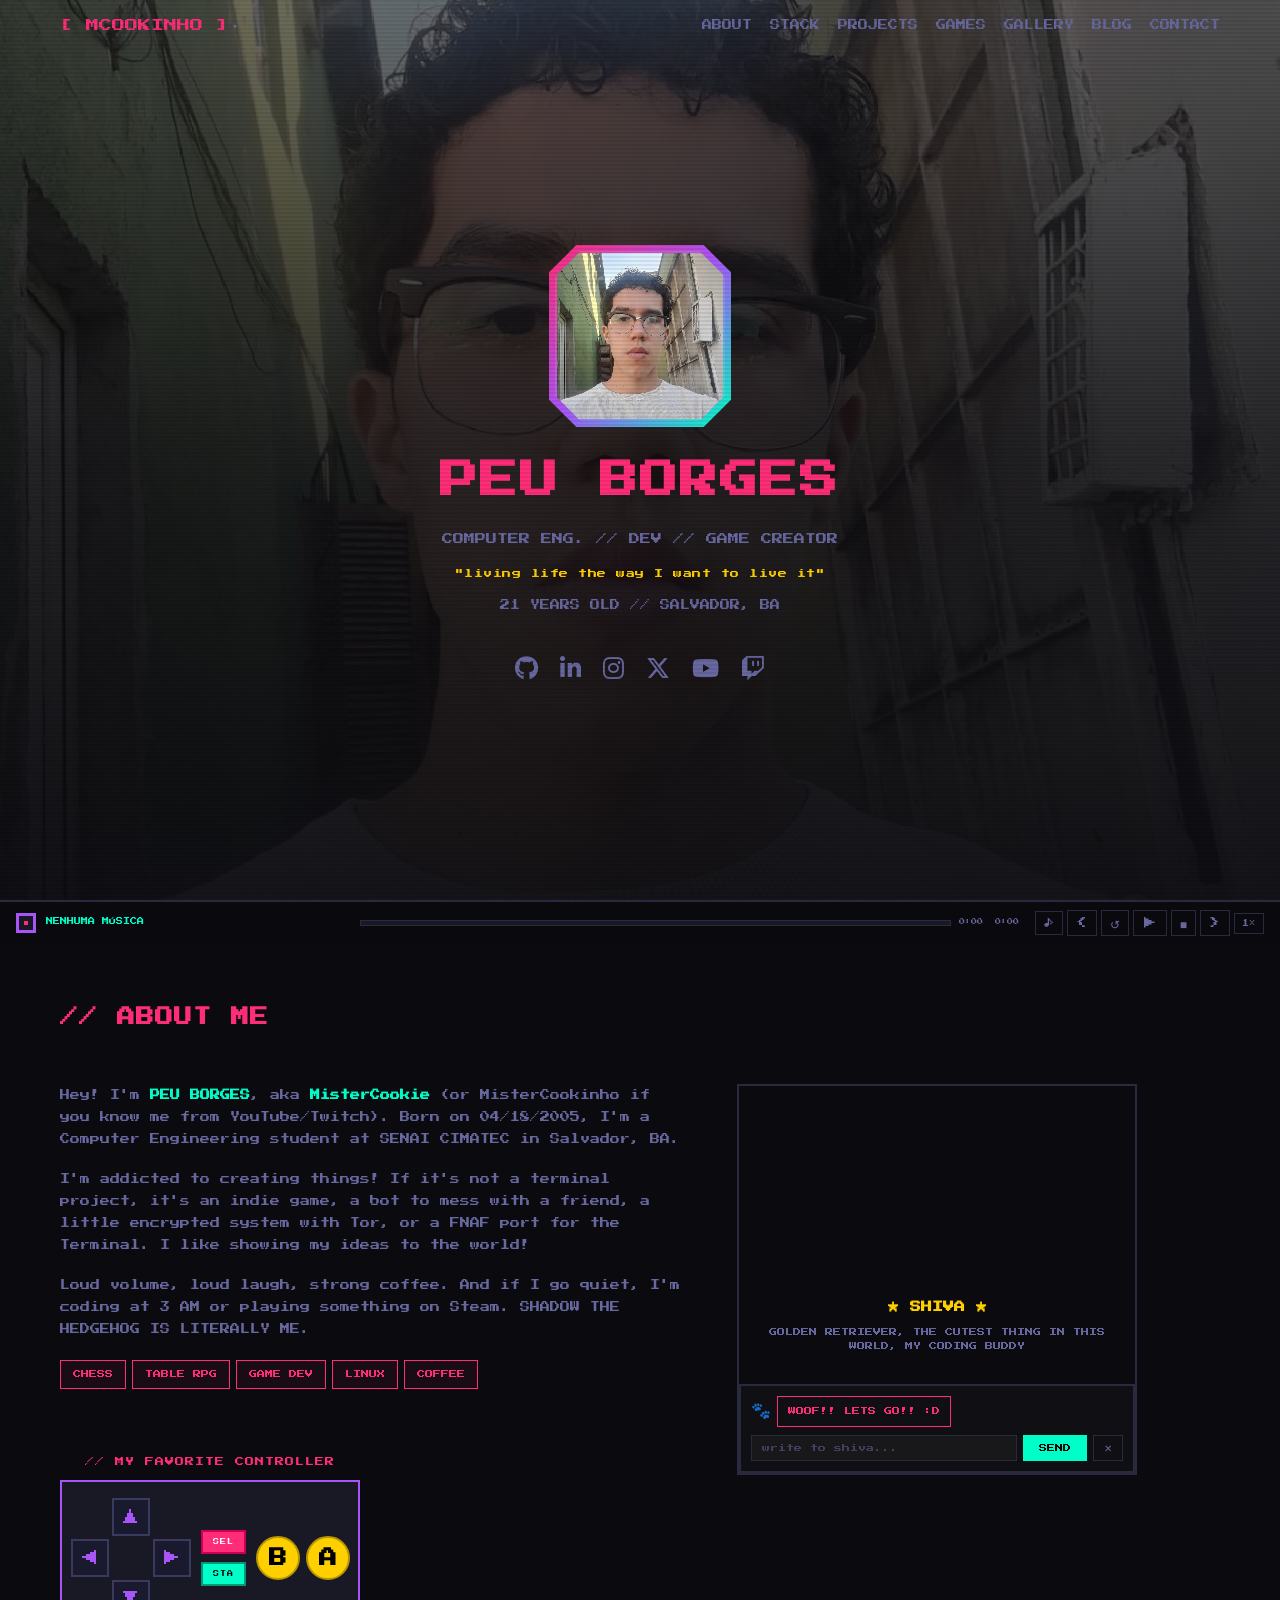
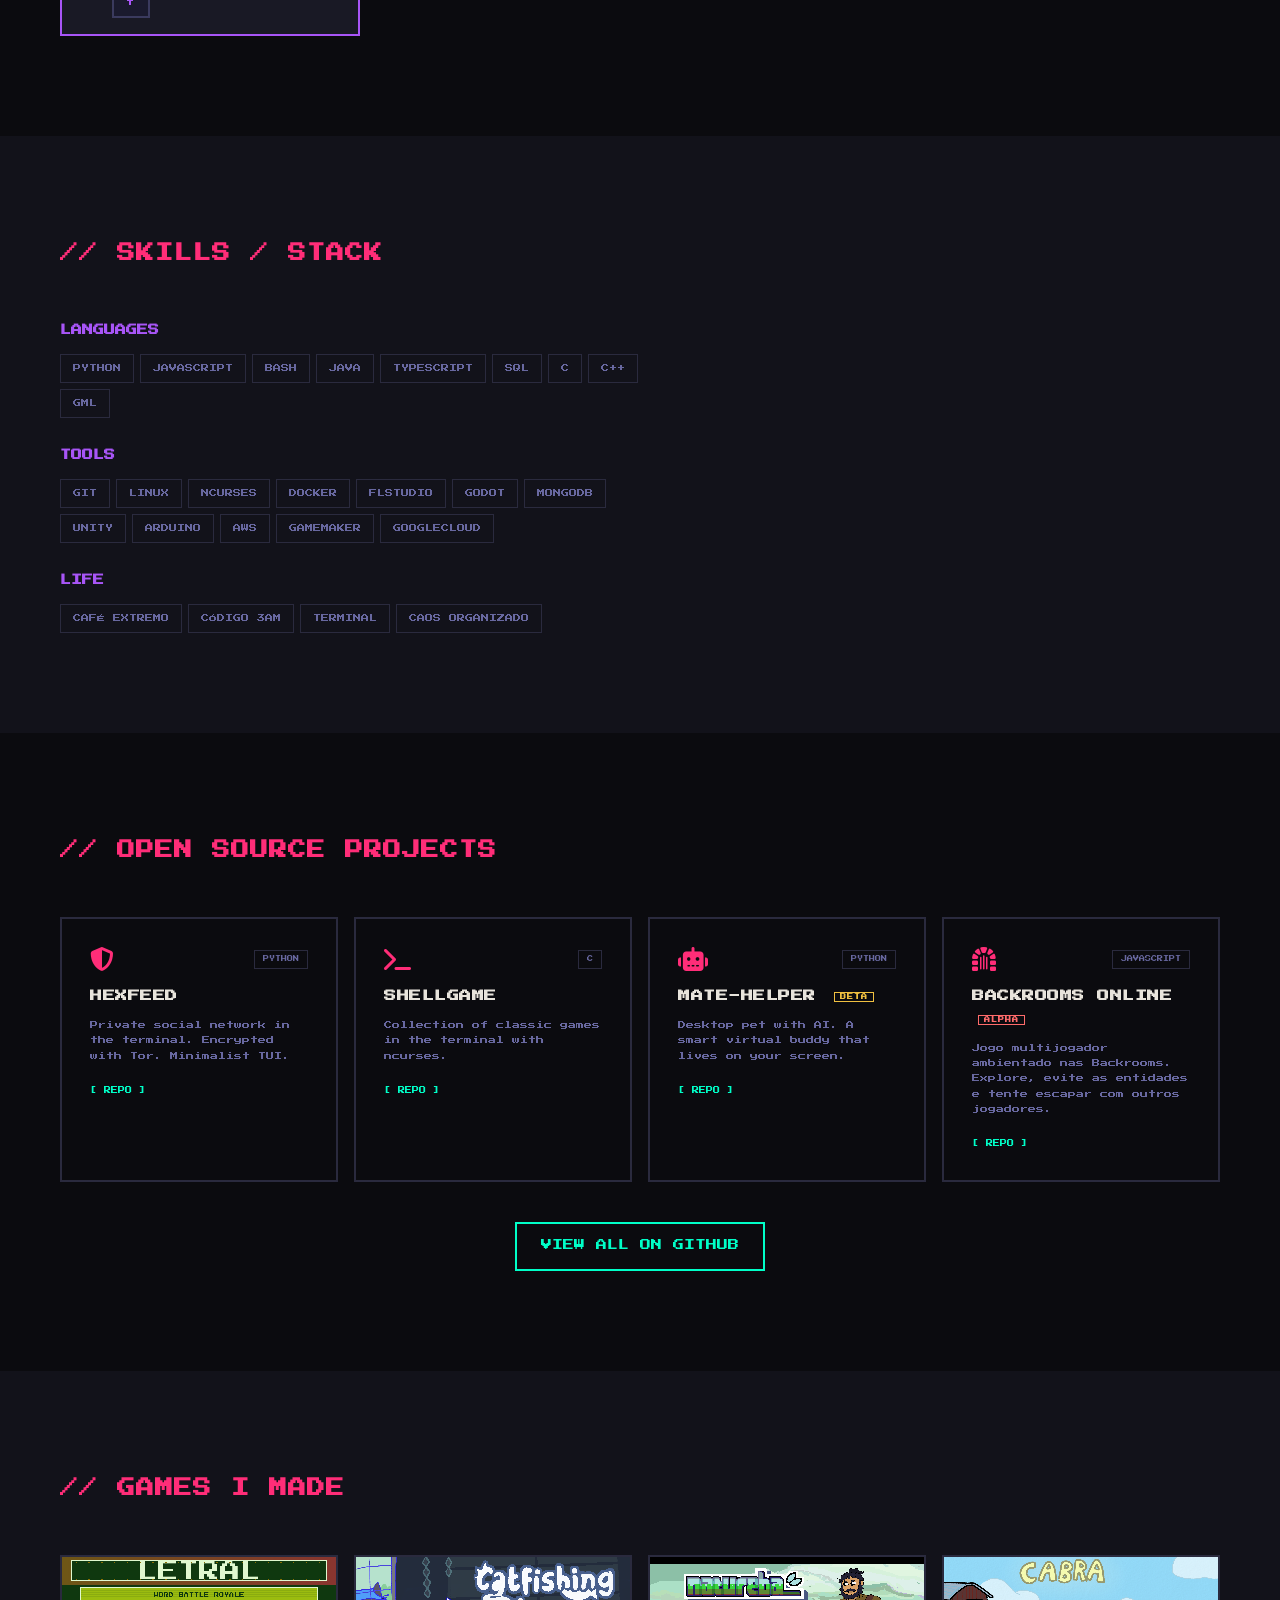
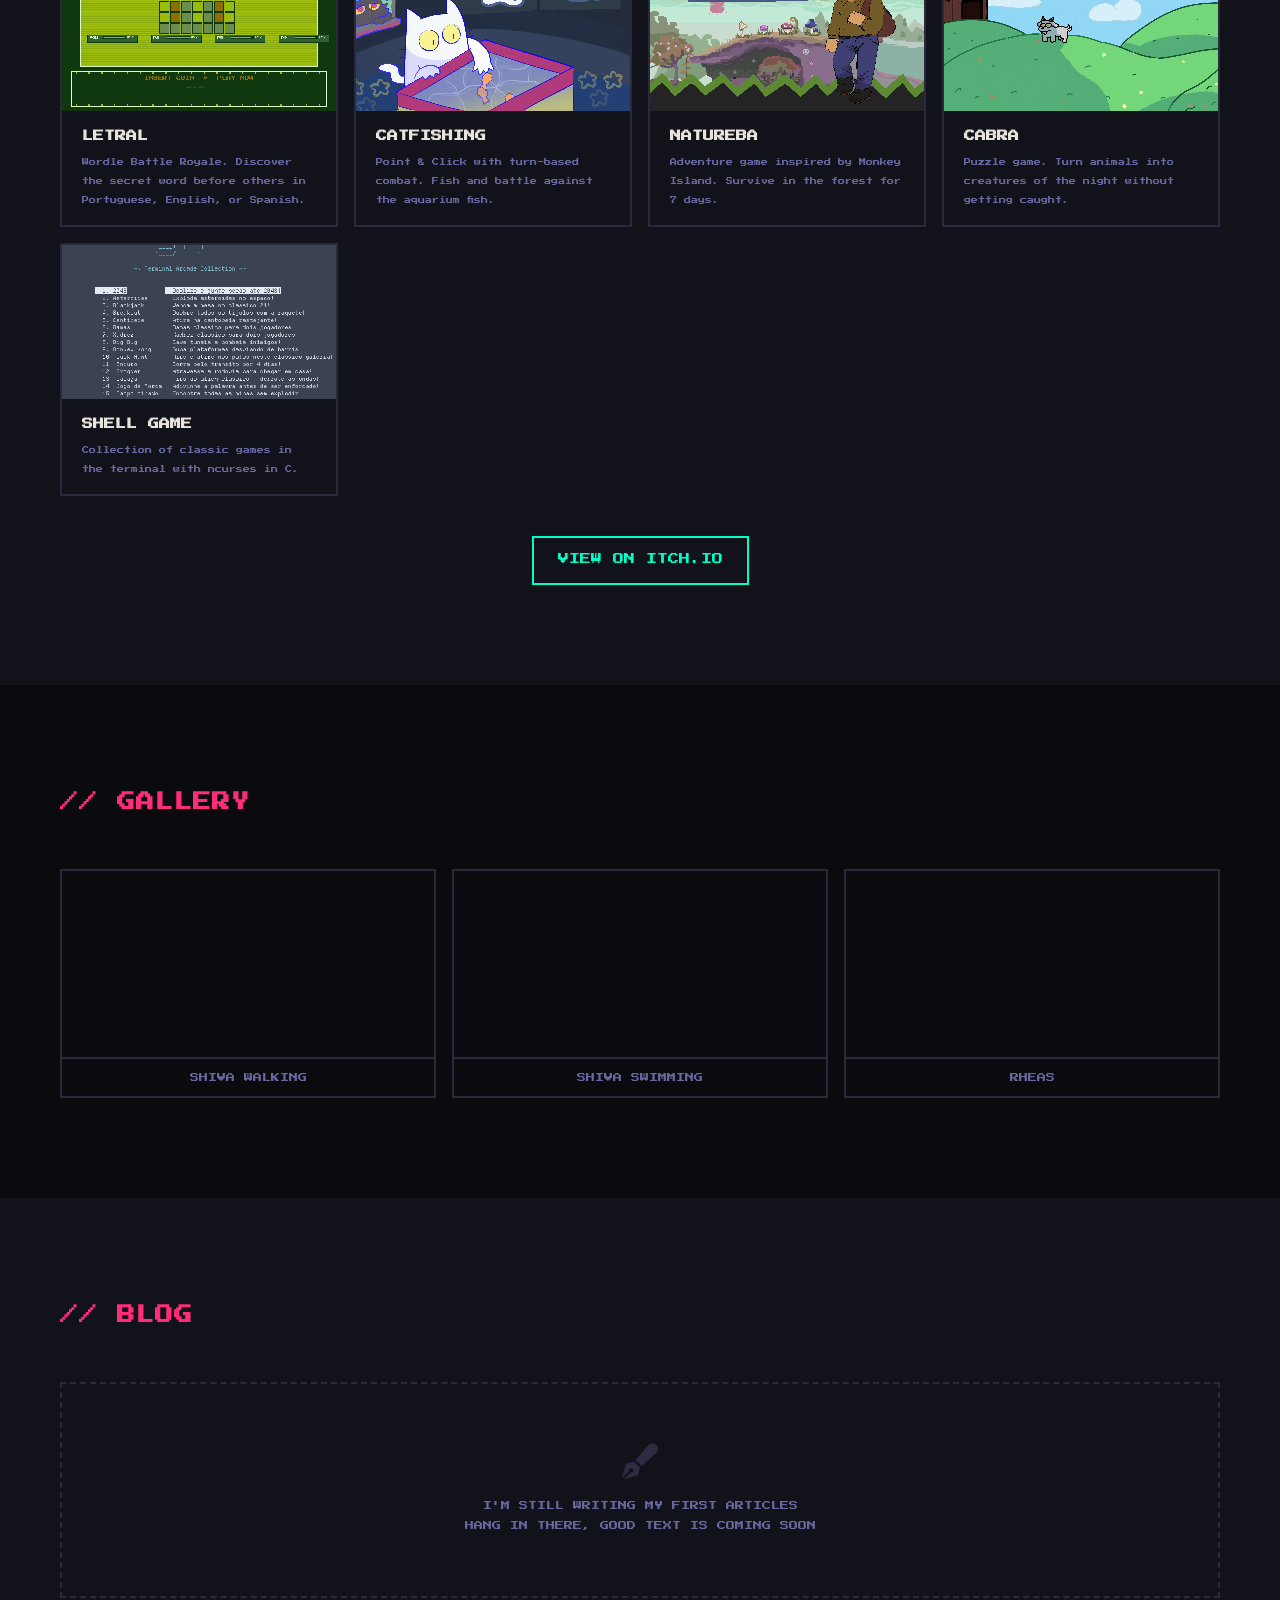
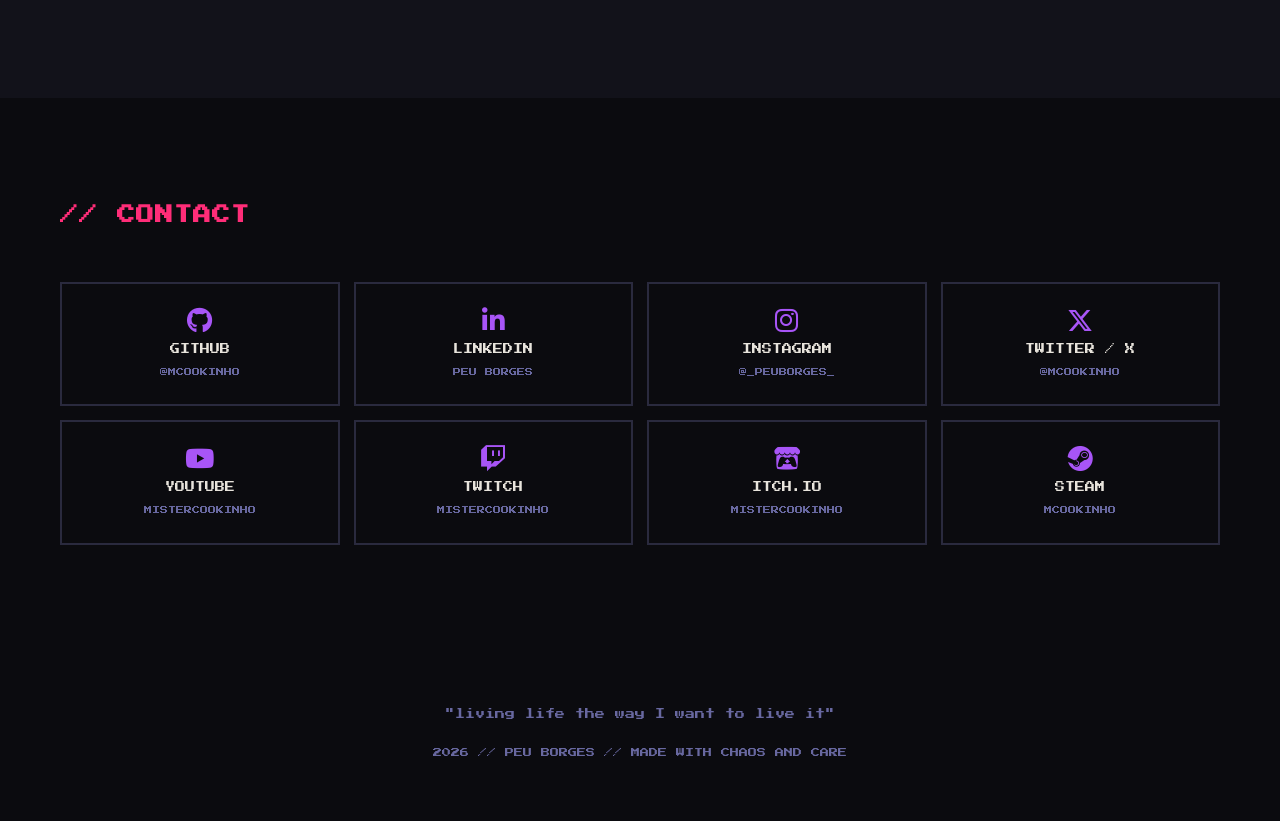
==== index.html @ d74f0fd0 "ordena skills por proficiencia (decrescente) em linguagens e ferramentas" ====
<!DOCTYPE html>
<html lang="pt-BR">
<head>
  <meta charset="UTF-8" />
  <meta name="viewport" content="width=device-width, initial-scale=1.0" />
  <title data-i18n="PEU BORGES // MCOOKINHO">PEU BORGES // MCOOKINHO</title>
  <meta name="description" data-i18n-meta="Peu Borges aka MCookinho. Engenheiro da computação, dev, criador de jogos, e pai da golden retriever Shiva." content="Peu Borges aka MCookinho. Engenheiro da computação, dev, criador de jogos, e pai da golden retriever Shiva." />
  <link rel="preconnect" href="https://fonts.googleapis.com" />
  <link rel="preconnect" href="https://fonts.gstatic.com" crossorigin />
  <link href="https://fonts.googleapis.com/css2?family=Press+Start+2P&display=swap" rel="stylesheet" />
  <link rel="stylesheet" href="https://cdnjs.cloudflare.com/ajax/libs/font-awesome/6.5.1/css/all.min.css" />
  <link rel="icon" href="assets/favicon.png" type="image/png" />
  <link rel="stylesheet" href="style.css" />
</head>
<body>

  <div class="crt"></div>

  <!-- Nav: barra de navegação com dropdown (logo MC), links de seção e toggle mobile -->
  <nav class="nav" id="nav">
    <div class="nav-inner">
      <div class="nav-left">
        <button class="nav-logo" id="navLogo"><span data-i18n="[ MCOOKINHO ]">[ MCOOKINHO ]</span><span class="nav-logo-arrow">&#x25BE;</span></button>
        <div class="nav-dropdown" id="navDropdown">
          <div class="nd-section" id="cdBtn" data-section="music">
            <div class="nd-icon">
              <span class="cd-icon" id="cdIcon"></span>
            </div>
            <div class="nd-body">
              <span class="nd-title" data-i18n="MÚSICA">MÚSICA</span>
              <span class="nd-sub cd-now-playing" id="cdNowPlaying">ABRIR BIBLIOTECA MUSICAL</span>
            </div>
          </div>
          <div class="nd-divider"></div>
          <div class="nd-section" data-section="achievements">
            <div class="nd-icon">&#x2B50;</div>
            <div class="nd-body">
              <span class="nd-title" data-i18n="CONQUISTAS">CONQUISTAS</span>
              <span class="nd-sub" id="ndAchieveSub">0 CONQUISTAS</span>
            </div>
          </div>
          <div class="nd-divider"></div>
          <div class="nd-section" data-section="rankings">
            <div class="nd-icon">&#x1F3C6;</div>
            <div class="nd-body">
              <span class="nd-title" data-i18n="RANKINGS">RANKINGS</span>
              <span class="nd-sub" id="ndRankSub">Rankings baseados na minha opinião</span>
            </div>
          </div>
          <div class="nd-divider"></div>
          <div class="nd-section" data-section="settings">
            <div class="nd-icon">&#x2699;</div>
            <div class="nd-body">
              <span class="nd-title" data-i18n="CONFIGURAÇÕES">CONFIGURAÇÕES</span>
              <span class="nd-sub" data-i18n="IDIOMA / PREFERÊNCIAS">IDIOMA / PREFERÊNCIAS</span>
            </div>
          </div>
        </div>
      </div>
      <div class="nav-links" id="navLinks">
        <a href="#about" data-i18n="SOBRE">SOBRE</a>
        <a href="#skills" data-i18n="STACK">STACK</a>
        <a href="#projetos" data-i18n="PROJETOS">PROJETOS</a>
        <a href="#jogos" data-i18n="JOGOS">JOGOS</a>
        <a href="#galeria" data-i18n="GALERIA">GALERIA</a>
        <a href="#blog" data-i18n="BLOG">BLOG</a>
        <a href="#contato" data-i18n="CONTATO">CONTATO</a>
      </div>
      <button class="nav-toggle" id="navToggle">[=]</button>
    </div>
  </nav>

  <!-- Hero: seção principal com foto, nome, subtítulo, frase, idade calculada e redes sociais -->
<section class="hero" id="hero">
    <div class="hero-bg">
      <video autoplay muted loop playsinline poster="assets/fotominha.jpeg">
        <source src="assets/videos/hero-bg.mp4" type="video/mp4" />
      </video>
      <div class="hero-bg-overlay"></div>
    </div>

    <div class="hero-inner">
      <div class="hero-foto-wrapper">
        <div class="hero-foto-border"></div>
        <img src="assets/fotominha.jpeg" alt="Peu Borges" class="hero-foto" />
      </div>
      <h1 class="hero-nome" data-i18n="PEU BORGES">PEU BORGES</h1>
      <p class="hero-sub" data-i18n="ENG. DA COMPUTAÇÃO // DEV // CRIADOR DE JOGOS">ENG. DA COMPUTAÇÃO // DEV // CRIADOR DE JOGOS</p>
      <p class="hero-frase" data-i18n='"vivendo a vida da maneira que eu quero viver"'>"vivendo a vida da maneira que eu quero viver"</p>
      <p class="hero-idade" id="heroIdade"></p>
      <div class="hero-redes">
        <a href="https://github.com/MCookinho" target="_blank" rel="noopener"><i class="fab fa-github"></i></a>
        <a href="https://www.linkedin.com/in/jo%C3%A3o-pedro-borges-a16321279/" target="_blank" rel="noopener"><i class="fab fa-linkedin-in"></i></a>
        <a href="https://www.instagram.com/_peuborges_/" target="_blank" rel="noopener"><i class="fab fa-instagram"></i></a>
        <a href="https://x.com/MCookinho" target="_blank" rel="noopener"><i class="fab fa-x-twitter"></i></a>
        <a href="https://www.youtube.com/@mistercookinho" target="_blank" rel="noopener"><i class="fab fa-youtube"></i></a>
        <a href="https://www.twitch.tv/mistercookinho" target="_blank" rel="noopener"><i class="fab fa-twitch"></i></a>
      </div>
    </div>
  </section>

  <!-- About / Shiva Chat: seção "sobre mim" com texto, tags, controle NES e chat interativo com a Shiva -->
<section class="section sobre" id="about">
    <div class="container">
      <h2 class="sec-title" data-i18n="// SOBRE MIM">// SOBRE MIM</h2>
      <div class="sobre-grid">
        <div class="sobre-texto">
          <p data-i18n='Fala! Sou o <strong>PEU BORGES</strong>, vulgo <strong>MisterCookie</strong> (ou MisterCookinho se tu me conhece do YouTube/Twitch). Nasci em 18/04/2005 e sou estudante de ENGENHARIA DA COMPUTAÇÃO no SENAI CIMATEC em Salvador, BA.'>Fala! Sou o <strong>PEU BORGES</strong>, vulgo <strong>MisterCookie</strong> (ou MisterCookinho se tu me conhece do YouTube/Twitch). Nasci em 18/04/2005 e sou estudante de ENGENHARIA DA COMPUTAÇÃO no SENAI CIMATEC em Salvador, BA.</p>
          <p data-i18n="Sou viciado em criar coisas! Se não é um projeto no terminal, é um jogo indie, um bot pra zoar um amigo, um sisteminha criptografado com Tor, ou um port de FNAF pro Terminal. Gosto de mostrar minhas ideias pro mundo!">Sou viciado em criar coisas! Se não é um projeto no terminal, é um jogo indie, um bot pra zoar um amigo, um sisteminha criptografado com Tor, ou um port de FNAF pro Terminal. Gosto de mostrar minhas ideias pro mundo!</p>
          <p data-i18n="Volume alto, risada alta, café forte. E se eu sumir, tô programando às 3 da manhã ou jogando algo no Steam. SHADOW THE HEDGEHOG LITERALLY SOU EU.">Volume alto, risada alta, café forte. E se eu sumir, tô programando às 3 da manhã ou jogando algo no Steam. SHADOW THE HEDGEHOG LITERALLY SOU EU.</p>
          <div class="sobre-tags">
            <span class="tag" data-i18n="XADREZ">XADREZ</span>
            <span class="tag" data-i18n="RPG DE MESA">RPG DE MESA</span>
            <span class="tag" data-i18n="GAME DEV">GAME DEV</span>
            <span class="tag" data-i18n="LINUX">LINUX</span>
            <span class="tag" data-i18n="CAFÉ">CAFÉ</span>
          </div>
          <div class="skills-controller" id="nesController">
            <div class="ctrl-label" data-i18n="// MEU CONTROLE FAVORITO">// MEU CONTROLE FAVORITO</div>
            <div class="ctrl-body">
              <div class="ctrl-dpad">
                <button class="ctrl-btn ctrl-up" data-key="ArrowUp" data-i18n-aria="Cima" aria-label="Cima">▲</button>
                <button class="ctrl-btn ctrl-left" data-key="ArrowLeft" data-i18n-aria="Esquerda" aria-label="Esquerda">◀</button>
                <button class="ctrl-btn ctrl-right" data-key="ArrowRight" data-i18n-aria="Direita" aria-label="Direita">▶</button>
                <button class="ctrl-btn ctrl-down" data-key="ArrowDown" data-i18n-aria="Baixo" aria-label="Baixo">▼</button>
              </div>
              <div class="ctrl-mid">
                <button class="ctrl-btn ctrl-select" data-key=" " data-i18n-aria="Select" aria-label="Select">SEL</button>
                <button class="ctrl-btn ctrl-start" data-key="Enter" data-i18n-aria="Start" aria-label="Start">STA</button>
              </div>
              <div class="ctrl-ab">
                <button class="ctrl-btn ctrl-b" data-key="b" data-i18n-aria="Botao B" aria-label="Botão B">B</button>
                <button class="ctrl-btn ctrl-a" data-key="a" data-i18n-aria="Botao A" aria-label="Botão A">A</button>
              </div>
            </div>
          </div>
        </div>
        <div class="sobre-shiva">
          <div class="shiva-card">
            <video autoplay muted loop playsinline>
              <source src="assets/videos/shiva-walk.mp4" type="video/mp4" />
            </video>
            <div class="shiva-legenda">
              <h3 data-i18n="★ SHIVA ★">★ SHIVA ★</h3>
              <p data-i18n="GOLDEN RETRIEVER, A COISA MAIS FOFA DESSE MUNDO, MINHA PARCEIRA DE CÓDIGO">GOLDEN RETRIEVER, A COISA MAIS FOFA DESSE MUNDO, MINHA PARCEIRA DE CÓDIGO</p>
          </div>
          <div class="shiva-chat">
            <div class="shiva-chat-box" id="shivaChat">
              <div class="shiva-msg shiva-welcome">
                <span class="shiva-paw">🐾</span>
                <div class="shiva-bubble" data-i18n="AU!! MANDA VER AÍ!! :D">AU!! MANDA VER AÍ!! :D</div>
              </div>
              <div class="shiva-typing" id="shivaTyping" style="display:none">
                <span class="shiva-paw">🐾</span>
                <div class="shiva-bubble shiva-typing-bubble" data-i18n="escrevendo... 🐾">escrevendo... 🐾</div>
              </div>
            </div>
            <div class="shiva-input-row">
              <input type="text" id="shivaInput" class="shiva-input" data-i18n-placeholder="escreve pra shiva..." placeholder="escreve pra shiva..." maxlength="100" autocomplete="off" />
              <button class="shiva-send" id="shivaSend" data-i18n="ENVIAR">ENVIAR</button>
              <button class="shiva-clear" id="shivaClear">✕</button>
            </div>
          </div>
        </div>
      </div>
    </div>
  </section>

  <!-- Skills / Stack: listagem de linguagens, ferramentas e habilidades da vida -->
<section class="section skills" id="skills">
    <div class="container">
      <h2 class="sec-title" data-i18n="// SKILLS / STACK">// SKILLS / STACK</h2>
      <div class="skills-wrapper">
        <div class="skills-lista">
          <div class="skill-bloco">
            <h3 data-i18n="LINGUAGENS">LINGUAGENS</h3>
            <div class="skill-items">
              <span>PYTHON</span><span>JAVASCRIPT</span><span>BASH</span><span>JAVA</span><span>TYPESCRIPT</span><span>SQL</span><span>C</span><span>C++</span><span>GML</span>
            </div>
          </div>
          <div class="skill-bloco">
            <h3 data-i18n="FERRAMENTAS">FERRAMENTAS</h3>
            <div class="skill-items">
              <span>GIT</span><span>LINUX</span><span>NCURSES</span><span>DOCKER</span><span>FLSTUDIO</span><span>GODOT</span><span>MONGODB</span><span>UNITY</span><span>ARDUINO</span><span>AWS</span><span>GAMEMAKER</span><span>GOOGLECLOUD</span>
            </div>
          </div>
          <div class="skill-bloco">
            <h3 data-i18n="VIDA">VIDA</h3>
            <div class="skill-items">
              <span>CAFÉ EXTREMO</span><span>CÓDIGO 3AM</span><span>TERMINAL</span><span>CAOS ORGANIZADO</span>
            </div>
          </div>
        </div>
      </div>
    </div>
  </section>

  <!-- Projetos: cards de projetos open source com link para o GitHub -->
<section class="section projetos" id="projetos">
    <div class="container">
      <h2 class="sec-title" data-i18n="// PROJETOS OPEN SOURCE">// PROJETOS OPEN SOURCE</h2>
      <div class="projetos-grid">
        <div class="projeto-card">
          <div class="projeto-header">
            <i class="fas fa-shield-halved"></i>
            <span class="projeto-lang">PYTHON</span>
          </div>
          <h3>HEXFEED</h3>
          <p data-i18n="Rede social privada no terminal. Criptografado com Tor. TUI minimalista.">Rede social privada no terminal. Criptografado com Tor. TUI minimalista.</p>
          <a href="https://github.com/MCookinho/hexfeed" target="_blank" rel="noopener"><span data-i18n="[ REPO ]">[ REPO ]</span></a>
        </div>
        <div class="projeto-card">
          <div class="projeto-header">
            <i class="fas fa-terminal"></i>
            <span class="projeto-lang">C</span>
          </div>
          <h3>SHELLGAME</h3>
          <p data-i18n="Coleção de jogos clássicos no terminal com ncurses.">Coleção de jogos clássicos no terminal com ncurses.</p>
          <a href="https://github.com/MCookinho/shellgame" target="_blank" rel="noopener"><span data-i18n="[ REPO ]">[ REPO ]</span></a>
        </div>
        <div class="projeto-card">
          <div class="projeto-header">
            <i class="fas fa-robot"></i>
            <span class="projeto-lang">PYTHON</span>
          </div>
          <h3>MATE-HELPER <span class="projeto-tag tag-beta">BETA</span></h3>
          <p data-i18n="Desktop pet com IA. Um bichinho virtual inteligente que vive na sua tela.">Desktop pet com IA. Um bichinho virtual inteligente que vive na sua tela.</p>
          <a href="https://github.com/MCookinho/mate-helper" target="_blank" rel="noopener"><span data-i18n="[ REPO ]">[ REPO ]</span></a>
        </div>
        <div class="projeto-card">
          <div class="projeto-header">
            <i class="fas fa-dungeon"></i>
            <span class="projeto-lang">JAVASCRIPT</span>
          </div>
          <h3>BACKROOMS ONLINE <span class="projeto-tag tag-alpha">ALPHA</span></h3>
          <p data-i18n="Jogo multijogador ambientado nas Backrooms. Explore, evite as entidades e tente escapar com outros jogadores.">Jogo multijogador ambientado nas Backrooms. Explore, evite as entidades e tente escapar com outros jogadores.</p>
          <a href="https://github.com/MCookinho/Backrooms-Online" target="_blank" rel="noopener"><span data-i18n="[ REPO ]">[ REPO ]</span></a>
        </div>
      </div>
      <div class="sec-footer">
        <a href="https://github.com/MCookinho?tab=repositories" target="_blank" rel="noopener" class="btn-pixel" data-i18n="VER TODOS NO GITHUB">VER TODOS NO GITHUB</a>
      </div>
    </div>
  </section>

  <!-- Jogos: cards de jogos criados, com link para itch.io e GitHub -->
<section class="section jogos" id="jogos">
    <div class="container">
      <h2 class="sec-title" data-i18n="// JOGOS QUE EU FIZ">// JOGOS QUE EU FIZ</h2>
      <div class="jogos-grid">
        <a href="https://letral.wtf" target="_blank" rel="noopener" class="jogo-card">
          <div class="jogo-img"><img src="assets/games/letral.png" alt="LETRAL" /></div>
          <div class="jogo-info">
            <h3>LETRAL</h3>
            <span data-i18n="Wordle Battle Royale. Descubra a palavra secreta antes dos outros em português, inglês ou espanhol.">Wordle Battle Royale. Descubra a palavra secreta antes dos outros em português, inglês ou espanhol.</span>
          </div>
        </a>
        <a href="https://codecrusaders.itch.io/catfishing" target="_blank" rel="noopener" class="jogo-card">
          <div class="jogo-img"><img src="assets/games/catfishing.png" alt="Catfishing" /></div>
          <div class="jogo-info">
            <h3>CATFISHING</h3>
            <span data-i18n="Point &amp; Click com combate por turno. Pesque e batalhe contra os peixes do aquário.">Point &amp; Click com combate por turno. Pesque e batalhe contra os peixes do aquário.</span>
          </div>
        </a>
        <a href="https://codecrusaders.itch.io/natureba" target="_blank" rel="noopener" class="jogo-card">
          <div class="jogo-img"><img src="assets/games/natureba.png" alt="Natureba" /></div>
          <div class="jogo-info">
            <h3>NATUREBA</h3>
            <span data-i18n="Adventure game inspirado em Monkey Island. Sobreviva na floresta por 7 dias.">Adventure game inspirado em Monkey Island. Sobreviva na floresta por 7 dias.</span>
          </div>
        </a>
        <a href="https://darukee.itch.io/cabra" target="_blank" rel="noopener" class="jogo-card">
          <div class="jogo-img"><img src="assets/games/cabra.png" alt="Cabra" /></div>
          <div class="jogo-info">
            <h3>CABRA</h3>
            <span data-i18n="Puzzle game. Converta animais em criaturas da noite sem ser pego.">Puzzle game. Converta animais em criaturas da noite sem ser pego.</span>
          </div>
        </a>
        <a href="https://github.com/MCookinho/shellgame" target="_blank" rel="noopener" class="jogo-card">
          <div class="jogo-img"><img src="assets/games/shellgame.png" alt="Shell Game" /></div>
          <div class="jogo-info">
            <h3>SHELL GAME</h3>
            <span data-i18n="Coleção de jogos clássicos no terminal com ncurses em C.">Coleção de jogos clássicos no terminal com ncurses em C.</span>
          </div>
        </a>
      </div>
      <div class="sec-footer">
        <a href="https://mistercookinho.itch.io" target="_blank" rel="noopener" class="btn-pixel" data-i18n="VER NO ITCH.IO">VER NO ITCH.IO</a>
      </div>
    </div>
  </section>

  <!-- Galeria: vídeos variados (Shiva, emas, etc.) -->
<section class="section galeria" id="galeria">
    <div class="container">
      <h2 class="sec-title" data-i18n="// GALERIA">// GALERIA</h2>
      <div class="galeria-grid">
        <div class="galeria-item">
          <video autoplay muted loop playsinline>
            <source src="assets/videos/shiva-walk.mp4" type="video/mp4" />
          </video>
          <span data-i18n="SHIVA ANDANDO">SHIVA ANDANDO</span>
        </div>
        <div class="galeria-item">
          <video autoplay muted loop playsinline>
            <source src="assets/videos/shiva-nadando.mp4" type="video/mp4" />
          </video>
          <span data-i18n="SHIVA NADANDO">SHIVA NADANDO</span>
        </div>
        <div class="galeria-item">
          <video autoplay muted loop playsinline>
            <source src="assets/videos/emas.mp4" type="video/mp4" />
          </video>
          <span data-i18n="EMAS">EMAS</span>
        </div>
      </div>
    </div>
  </section>

  <!-- Blog: espaço para artigos futuros (em construção) -->
<section class="section blog" id="blog">
    <div class="container">
      <h2 class="sec-title" data-i18n="// BLOG">// BLOG</h2>
      <div class="blog-vazio">
        <i class="fas fa-pen-fancy"></i>
        <p><span data-i18n="AINDA TÔ ESCREVENDO MEUS PRIMEIROS ARTIGOS">AINDA TÔ ESCREVENDO MEUS PRIMEIROS ARTIGOS</span><br/><span data-i18n="AGUENTA AÍ QUE LOGO LOGO SAI TEXTO BOM">AGUENTA AÍ QUE LOGO LOGO SAI TEXTO BOM</span></p>
      </div>
    </div>
  </section>

  <!-- Contato: grid de links para redes sociais e plataformas -->
<section class="section contato" id="contato">
    <div class="container">
      <h2 class="sec-title" data-i18n="// CONTATO">// CONTATO</h2>
      <div class="contato-grid">
        <a href="https://github.com/MCookinho" target="_blank" rel="noopener" class="contato-card"><i class="fab fa-github"></i><span data-i18n="GITHUB">GITHUB</span><small>@MCOOKINHO</small></a>
        <a href="https://www.linkedin.com/in/jo%C3%A3o-pedro-borges-a16321279/" target="_blank" rel="noopener" class="contato-card"><i class="fab fa-linkedin-in"></i><span data-i18n="LINKEDIN">LINKEDIN</span><small>PEU BORGES</small></a>
        <a href="https://www.instagram.com/_peuborges_/" target="_blank" rel="noopener" class="contato-card"><i class="fab fa-instagram"></i><span data-i18n="INSTAGRAM">INSTAGRAM</span><small>@_PEUBORGES_</small></a>
        <a href="https://x.com/MCookinho" target="_blank" rel="noopener" class="contato-card"><i class="fab fa-x-twitter"></i><span data-i18n="TWITTER / X">TWITTER / X</span><small>@MCOOKINHO</small></a>
        <a href="https://www.youtube.com/@mistercookinho" target="_blank" rel="noopener" class="contato-card"><i class="fab fa-youtube"></i><span data-i18n="YOUTUBE">YOUTUBE</span><small>MISTERCOOKINHO</small></a>
        <a href="https://www.twitch.tv/mistercookinho" target="_blank" rel="noopener" class="contato-card"><i class="fab fa-twitch"></i><span data-i18n="TWITCH">TWITCH</span><small>MISTERCOOKINHO</small></a>
        <a href="https://mistercookinho.itch.io" target="_blank" rel="noopener" class="contato-card"><i class="fab fa-itch-io"></i><span data-i18n="ITCH.IO">ITCH.IO</span><small>MISTERCOOKINHO</small></a>
        <a href="https://steamcommunity.com/id/MCookinho/" target="_blank" rel="noopener" class="contato-card"><i class="fab fa-steam"></i><span data-i18n="STEAM">STEAM</span><small>MCOOKINHO</small></a>
      </div>
    </div>
  </section>

  <!-- Footer: rodapé com vídeo de fundo, frase e créditos -->
<footer class="footer">
    <div class="footer-bg">
      <video autoplay muted loop playsinline>
        <source src="assets/videos/emas.mp4" type="video/mp4" />
      </video>
      <div class="footer-overlay"></div>
    </div>
    <div class="footer-inner">
      <p data-i18n='"vivendo a vida da maneira que eu quero viver"'>"vivendo a vida da maneira que eu quero viver"</p>
      <p class="footer-copy">2026 // PEU BORGES <span data-i18n="// FEITO COM CAOS E CARINHO">// FEITO COM CAOS E CARINHO</span></p>
    </div>
  </footer>

  <!-- Skill Overlay: modal com detalhes da skill (ícone, categoria, nome, descrição, barra de proficiência) -->
  <!-- Skill Overlay -->
  <div class="skill-overlay" id="skillOverlay">
    <div class="skill-panel">
      <div class="skill-header">
        <h2 class="skill-title" data-i18n="// SKILL">// SKILL</h2>
        <button class="skill-close" id="skillClose">[ X ]</button>
      </div>
      <div class="skill-body">
        <div class="skill-top">
          <div class="skill-icon-wrap">
            <span class="skill-icon" id="skillIcon"></span>
          </div>
          <div class="skill-heading">
            <span class="skill-category" id="skillCategory"></span>
            <h3 class="skill-name" id="skillName"></h3>
          </div>
        </div>
        <div class="skill-desc" id="skillDesc"></div>
        <div class="skill-level-wrap">
          <div class="skill-level-header">
            <span class="skill-level-title" data-i18n="PROFICIÊNCIA">PROFICIÊNCIA</span>
            <span class="skill-level-pct" id="skillPct"></span>
          </div>
          <div class="skill-bar-track">
            <div class="skill-bar-fill" id="skillBarFill"></div>
            <div class="skill-bar-glow" id="skillBarGlow"></div>
          </div>
          <div class="skill-bar-segments" id="skillBarSegments"></div>
        </div>
      </div>
    </div>
  </div>

  <!-- Rankings Overlay: modal com abas de rankings (Tetris, filmes, jogos, séries, músicas) -->
  <!-- ── Rankings Overlay ── -->
  <div class="rk-overlay" id="rkOverlay">
    <div class="rk-panel">
      <div class="rk-header">
        <h2 class="rk-title" data-i18n="🏆 // RANKINGS">🏆 // RANKINGS</h2>
        <button class="rk-close" id="rkClose">[ X ]</button>
      </div>
      <div class="rk-tabs" id="rkTabs">
        <button class="rk-tab active" data-rank="tetris" data-i18n="TETRIS">TETRIS</button>
        <button class="rk-tab" data-rank="filmes" data-i18n="FILMES">FILMES</button>
        <button class="rk-tab" data-rank="jogos" data-i18n="JOGOS">JOGOS</button>
        <button class="rk-tab" data-rank="series" data-i18n="SÉRIES">SÉRIES</button>
        <button class="rk-tab" data-rank="musicas" data-i18n="MÚSICAS">MÚSICAS</button>
      </div>
      <div class="rk-body" id="rkBody">
        <div class="rk-loading" data-i18n="CARREGANDO...">CARREGANDO...</div>
      </div>
    </div>
  </div>

  <!-- Music Overlay: modal com a biblioteca musical para selecionar faixas -->
  <!-- ── Music Library Overlay ── -->
  <div class="music-overlay" id="musicOverlay">
    <div class="music-panel">
      <div class="music-header">
        <h2 class="music-title">// MINHA PLAYLIST</h2>
        <button class="music-close" id="musicClose">[ X ]</button>
      </div>
      <div class="music-list" id="musicList"></div>
    </div>
  </div>

  <!-- Player Bar: barra fixa do player de música com controles (play, pause, volume, progresso, velocidade) -->
  <!-- Player Bar -->
  <div class="player-bar" id="playerBar">
    <div class="player-left">
      <span class="player-cd-mini" id="playerCdMini"></span>
      <div class="player-info">
        <span class="player-song-name" id="playerSongName">NENHUMA MÚSICA</span>
        <span class="player-artist-name" id="playerArtistName"></span>
      </div>
    </div>
    <div class="player-center">
      <div class="player-progress-wrap">
        <div class="player-progress" id="playerProgress">
          <div class="player-progress-fill" id="playerProgressFill"></div>
        </div>
        <span class="player-time" id="playerCurrentTime">0:00</span>
        <span class="player-time" id="playerDuration">0:00</span>
      </div>
    </div>
    <div class="player-right">
      <div class="player-volume-wrap">
        <button class="player-btn player-vol-btn" id="playerVolBtn" data-i18n-aria="VOLUME" aria-label="Volume">♪</button>
        <div class="player-volume-slider" id="playerVolumeSlider">
          <div class="vol-slider-header">
            <span class="vol-label">VOL</span>
            <span class="vol-pct" id="volPct">70%</span>
          </div>
          <div class="vol-slider-track">
            <input type="range" id="playerVolume" min="0" max="1" step="0.05" value="0.7">
          </div>
          <div class="vol-slider-footer">
            <span class="vol-icon">×</span>
            <span class="vol-icon">♪</span>
          </div>
        </div>
      </div>
      <button class="player-btn" id="playerPrev" data-i18n-aria="ANTERIOR" aria-label="Anterior">&lt;</button>
      <button class="player-btn" id="playerRestart" data-i18n-aria="REINICIAR" aria-label="Reiniciar">↺</button>
      <button class="player-btn player-play-btn" id="playerPlay" data-i18n-aria="PLAY/PAUSE" aria-label="Play/Pause">▶</button>
      <button class="player-btn" id="playerStop" data-i18n-aria="PARAR" aria-label="Parar">■</button>
      <button class="player-btn" id="playerNext" data-i18n-aria="PRÓXIMA" aria-label="Próxima">&gt;</button>
      <button class="player-btn player-speed-btn" id="playerSpeed" data-i18n-aria="VELOCIDADE" aria-label="Velocidade">1×</button>
    </div>
  </div>

  <!-- Audio: elemento <audio> oculto usado pelo player para reproduzir as faixas -->
<audio id="playerAudio" preload="metadata"></audio>

  <!-- Scripts: lang.js (i18n) primeiro, depois os módulos do site -->
<script src="lang.js"></script>
  <script src="script.js"></script>
  <script src="tetris.js"></script>
  <script src="shiva.js"></script>
  <script src="horror.js"></script>
  <script src="player.js"></script>
</body>
</html>
---- style.css ----
:root {
  --bg: #0b0b0f;
  --bg2: #12121a;
  --card: #191925;
  --text: #e8e4dc;
  --dim: #6868a0;
  --pink: #ff2d78;
  --cyan: #00ffc8;
  --yellow: #ffd000;
  --purple: #a855f7;
  --border: #2a2a3e;
  --font: 'Press Start 2P', monospace;
}

* { margin: 0; padding: 0; box-sizing: border-box; }

html { scroll-behavior: smooth; }

body {
  font-family: var(--font);
  background: var(--bg);
  color: var(--text);
  line-height: 1.9;
  overflow-x: hidden;
  font-size: 10px;
  image-rendering: pixelated;
}

::selection { background: var(--pink); color: #000; }

.crt {
  position: fixed; inset: 0; pointer-events: none; z-index: 9999;
  background: repeating-linear-gradient(0deg, transparent, transparent 2px, rgba(0,0,0,0.07) 2px, rgba(0,0,0,0.07) 4px);
}

.container { max-width: 1000px; margin: 0 auto; padding: 0 20px; }

.section { padding: 80px 0; }

.sec-title {
  font-size: 14px;
  color: var(--pink);
  margin-bottom: 40px;
  letter-spacing: 1px;
}

.sec-footer { text-align: center; margin-top: 40px; }

.btn-pixel {
  display: inline-block;
  font-family: var(--font);
  font-size: 9px;
  color: var(--cyan);
  border: 2px solid var(--cyan);
  padding: 10px 20px;
  text-decoration: none;
  transition: all 0.15s;
}

.btn-pixel:hover {
  background: var(--cyan);
  color: #000;
}

/* NAV */
.nav {
  position: fixed; top: 0; left: 0; right: 0; z-index: 1000;
  padding: 14px 0;
  transition: background 0.25s;
}

.nav.scrolled {
  background: rgba(11,11,15,0.92);
  backdrop-filter: blur(6px);
  border-bottom: 2px solid var(--border);
}

.nav-inner {
  max-width: 1000px; margin: 0 auto; padding: 0 20px;
  display: flex; align-items: center; justify-content: space-between;
}

.nav-logo {
  font-family: var(--font);
  font-size: 10px;
  color: var(--pink);
  background: none;
  border: none;
  cursor: pointer;
  display: flex;
  align-items: center;
  gap: 4px;
  padding: 0;
  transition: color 0.15s;
}
.nav-logo:hover {
  color: var(--cyan);
}
.nav-logo-arrow {
  font-size: 8px;
  color: var(--dim);
  transition: transform 0.3s cubic-bezier(0.16,1,0.3,1);
  display: inline-block;
}
.nav-logo.open .nav-logo-arrow {
  transform: rotate(180deg);
}

.nav-links { display: flex; gap: 18px; }

.nav-links a {
  font-family: var(--font);
  font-size: 8px;
  color: var(--dim);
  text-decoration: none;
  transition: color 0.15s;
}

.nav-links a:hover { color: var(--cyan); }

.nav-toggle { display: none; font-family: var(--font); font-size: 10px; background: none; border: none; color: var(--dim); cursor: pointer; }

.nav-left {
  display: flex;
  align-items: center;
  gap: 12px;
  position: relative;
}

/* ── Nav Dropdown ── */
.nav-dropdown {
  position: absolute;
  top: calc(100% + 15px);
  left: 0;
  min-width: 280px;
  background: #0d0d14;
  border: 1.5px solid var(--border);
  box-shadow: 0 8px 40px rgba(0,0,0,0.5), 0 0 60px rgba(0,255,200,0.02);
  opacity: 0;
  visibility: hidden;
  transform: translateY(-6px);
  transform-origin: top center;
  transition: transform 0.3s cubic-bezier(0.16,1,0.3,1), opacity 0.25s, visibility 0.25s;
  z-index: 100;
  overflow: hidden;
}
.nav-dropdown.open {
  opacity: 1;
  visibility: visible;
  transform: translateY(0);
}

.nav-dropdown::before {
  content: '';
  position: absolute;
  top: -5px; left: 20px;
  width: 8px; height: 8px;
  background: #0d0d14;
  border-left: 1.5px solid var(--border);
  border-top: 1.5px solid var(--border);
  transform: rotate(45deg);
}

.nd-section {
  display: flex;
  align-items: center;
  gap: 12px;
  padding: 12px 14px;
  cursor: pointer;
  transition: background 0.15s;
  opacity: 0;
  transform: translateX(-6px);
  transition: background 0.15s, opacity 0.3s ease-out, transform 0.3s ease-out;
}
.nav-dropdown.open .nd-section {
  opacity: 1;
  transform: translateX(0);
}
.nav-dropdown.open .nd-section:nth-child(1) { transition-delay: 0.05s; }
.nav-dropdown.open .nd-section:nth-child(3) { transition-delay: 0.1s; }
.nav-dropdown.open .nd-section:nth-child(5) { transition-delay: 0.15s; }
.nav-dropdown.open .nd-section:nth-child(7) { transition-delay: 0.2s; }

.nd-section:hover {
  background: rgba(168,85,247,0.06);
}

.nd-icon {
  width: 32px;
  height: 32px;
  border: 1.5px solid var(--border);
  display: flex;
  align-items: center;
  justify-content: center;
  flex-shrink: 0;
  font-size: 14px;
  color: var(--dim);
  transition: border-color 0.15s;
}
.nd-section:hover .nd-icon {
  border-color: var(--purple);
}
.nd-icon .cd-icon {
  width: 14px;
  height: 14px;
}
.nd-icon .cd-icon::before {
  top: 1.5px; left: 1.5px;
  width: 11px;
  height: 11px;
}
.nd-icon .cd-icon::after {
  top: 5px; left: 5px;
  width: 4px;
  height: 4px;
}

.nd-body {
  flex: 1;
  min-width: 0;
  display: flex;
  flex-direction: column;
  gap: 3px;
}
.nd-title {
  font-family: var(--font);
  font-size: 8px;
  color: var(--text);
  transition: color 0.15s;
}
.nd-section:hover .nd-title {
  color: var(--cyan);
}
.nd-sub {
  font-family: var(--font);
  font-size: 6px;
  color: var(--dim);
  white-space: nowrap;
  overflow: hidden;
  text-overflow: ellipsis;
}

.nd-divider {
  height: 1px;
  background: var(--border);
  margin: 0 14px;
  opacity: 0.5;
}

/* ── Sub-overlay (Settings / Achievements / Rankings) ── */
.sub-overlay {
  position: fixed; inset: 0; z-index: 9999;
  background: rgba(0,0,0,0.85);
  display: flex; align-items: center; justify-content: center;
  padding: 20px;
  opacity: 0; visibility: hidden;
  backdrop-filter: blur(8px);
  transition: opacity 0.3s, visibility 0.3s;
  overflow-y: auto;
}
.sub-overlay.open {
  opacity: 1; visibility: visible;
}

.sub-panel {
  width: 100%;
  max-width: 480px;
  background: #0d0d14;
  border: 2px solid var(--pink);
  box-shadow: 0 0 40px rgba(255,45,120,0.1), 0 0 80px rgba(0,255,200,0.03);
  transform: translateY(-20px) scale(0.95);
  transition: transform 0.35s cubic-bezier(0.16,1,0.3,1), opacity 0.35s;
  opacity: 0;
  max-height: 80vh;
  display: flex;
  flex-direction: column;
}
.sub-overlay.open .sub-panel {
  transform: translateY(0) scale(1);
  opacity: 1;
}

.sub-header {
  display: flex; align-items: center; justify-content: space-between;
  padding: 14px 18px;
  border-bottom: 2px solid var(--border);
  flex-shrink: 0;
}
.sub-title {
  font-family: var(--font);
  font-size: 10px;
  color: var(--pink);
  letter-spacing: 1px;
  display: flex;
  align-items: center;
  gap: 8px;
}
.sub-close {
  font-family: var(--font);
  font-size: 11px;
  color: var(--dim);
  background: none;
  border: 1.5px solid var(--border);
  padding: 5px 10px;
  cursor: pointer;
  transition: all 0.15s;
}
.sub-close:hover {
  color: #000;
  background: var(--cyan);
  border-color: var(--cyan);
}

.sub-body {
  padding: 18px 16px 20px;
  overflow-y: auto;
  flex: 1;
}
.sub-body::-webkit-scrollbar { width: 4px; }
.sub-body::-webkit-scrollbar-track { background: transparent; }
.sub-body::-webkit-scrollbar-thumb { background: var(--border); border-radius: 2px; }

/* Settings */
.sub-settings {
  display: flex;
  flex-direction: column;
  gap: 16px;
}
.sub-setting-row {
  display: flex;
  align-items: center;
  justify-content: space-between;
  padding: 12px 14px;
  border: 1px solid var(--border);
}
.sub-setting-label {
  font-family: var(--font);
  font-size: 7px;
  color: var(--dim);
  letter-spacing: 1px;
}
.sub-setting-toggle {
  display: flex;
  gap: 2px;
}
.sub-toggle-opt {
  font-family: var(--font);
  font-size: 7px;
  padding: 5px 10px;
  border: 1px solid var(--border);
  color: var(--dim);
  cursor: pointer;
  transition: all 0.12s;
}
.sub-toggle-opt:hover {
  border-color: var(--purple);
  color: var(--purple);
}
.sub-toggle-opt.active {
  border-color: var(--cyan);
  color: #000;
  background: var(--cyan);
}

.sub-setting-divider {
  height: 1px;
  background: var(--border);
  margin: 8px 0;
}
.sub-setting-btn {
  font-family: var(--font);
  font-size: 7px;
  padding: 6px 12px;
  border: 1px solid var(--purple);
  color: var(--purple);
  background: none;
  cursor: pointer;
  transition: all 0.15s;
}
.sub-setting-btn:hover {
  background: var(--purple);
  color: #000;
}
.sub-setting-link {
  font-family: var(--font);
  font-size: 7px;
  padding: 6px 12px;
  border: 1px solid var(--cyan);
  color: var(--cyan);
  text-decoration: none;
  transition: all 0.15s;
  display: inline-block;
}
.sub-setting-link:hover {
  background: var(--cyan);
  color: #000;
}

/* Achievements */
.sub-achieve-header {
  font-family: var(--font);
  font-size: 8px;
  color: var(--cyan);
  text-align: center;
  margin-bottom: 16px;
  padding: 10px;
  border: 1px solid var(--border);
  animation: achieveHeaderPulse 2s ease-in-out infinite;
}
@keyframes achieveHeaderPulse {
  0%, 100% { border-color: var(--border); }
  50% { border-color: var(--cyan); }
}
.sub-achieve-list {
  display: flex;
  flex-direction: column;
  gap: 8px;
}
.sub-achieve-item {
  display: flex;
  align-items: center;
  gap: 12px;
  padding: 10px 12px;
  border: 1px solid var(--border);
  transition: all 0.3s cubic-bezier(0.16,1,0.3,1);
  position: relative;
  overflow: hidden;
}
.sub-achieve-item::before {
  content: '';
  position: absolute;
  inset: 0;
  opacity: 0;
  transition: opacity 0.3s;
}
.sub-achieve-item.done {
  border-color: rgba(255,45,120,0.4);
  background: rgba(255,45,120,0.04);
}
.sub-achieve-item.done::before {
  opacity: 1;
  background: linear-gradient(90deg, transparent, rgba(255,45,120,0.06), transparent);
}
.sub-achieve-item.locked {
  opacity: 0.45;
  filter: grayscale(0.3);
}
.sub-achieve-item.locked:hover {
  opacity: 0.6;
  border-color: var(--purple);
}
.sub-achieve-icon-wrap {
  width: 36px;
  height: 36px;
  display: flex;
  align-items: center;
  justify-content: center;
  border: 1.5px solid var(--border);
  flex-shrink: 0;
  transition: all 0.3s;
  position: relative;
}
.sub-achieve-item.done .sub-achieve-icon-wrap {
  border-color: var(--pink);
  box-shadow: 0 0 12px rgba(255,45,120,0.15), inset 0 0 12px rgba(255,45,120,0.05);
  animation: achieveIconGlow 2s ease-in-out infinite;
}
@keyframes achieveIconGlow {
  0%, 100% { box-shadow: 0 0 12px rgba(255,45,120,0.15), inset 0 0 12px rgba(255,45,120,0.05); }
  50% { box-shadow: 0 0 20px rgba(255,45,120,0.3), inset 0 0 16px rgba(255,45,120,0.08); }
}
.sub-achieve-icon {
  font-size: 16px;
  line-height: 1;
}
.sub-achieve-body {
  display: flex;
  flex-direction: column;
  gap: 3px;
  min-width: 0;
  flex: 1;
}
.sub-achieve-name {
  font-family: var(--font);
  font-size: 7px;
  color: var(--text);
  letter-spacing: 0.5px;
}
.sub-achieve-item.done .sub-achieve-name {
  color: var(--pink);
  text-shadow: 0 0 8px rgba(255,45,120,0.3);
}
.sub-achieve-desc {
  font-family: var(--font);
  font-size: 6px;
  color: var(--dim);
  line-height: 1.4;
}
.sub-achieve-item.done .sub-achieve-desc {
  color: rgba(200,180,200,0.8);
}
.sub-achieve-item.locked .sub-achieve-desc {
  font-style: italic;
  color: rgba(120,110,120,0.7);
}

/* Unlock Toast Notification */
.unlock-toast {
  position: fixed;
  bottom: 24px;
  right: 24px;
  z-index: 99999;
  opacity: 0;
  transform: translateX(60px) scale(0.9);
  transition: all 0.4s cubic-bezier(0.16,1,0.3,1);
  pointer-events: none;
  max-width: 320px;
}
.unlock-toast.show {
  opacity: 1;
  transform: translateX(0) scale(1);
}
.unlock-toast-inner {
  display: flex;
  align-items: center;
  gap: 12px;
  padding: 12px 16px;
  background: #0d0d14;
  border: 1.5px solid var(--pink);
  box-shadow: 0 0 30px rgba(255,45,120,0.15), 0 4px 20px rgba(0,0,0,0.5);
  position: relative;
  overflow: hidden;
}
.unlock-toast-glow {
  position: absolute;
  inset: 0;
  background: linear-gradient(90deg, transparent, rgba(255,45,120,0.06), transparent);
  animation: toastGlide 2.5s ease-in-out infinite;
}
@keyframes toastGlide {
  0% { transform: translateX(-100%); }
  100% { transform: translateX(100%); }
}
.unlock-toast-icon {
  font-size: 24px;
  line-height: 1;
  flex-shrink: 0;
  animation: toastIconBounce 2s ease-in-out infinite;
}
@keyframes toastIconBounce {
  0%, 100% { transform: scale(1); }
  50% { transform: scale(1.15); }
}
.unlock-toast-body {
  display: flex;
  flex-direction: column;
  gap: 3px;
  position: relative;
  z-index: 1;
}
.unlock-toast-label {
  font-family: var(--font);
  font-size: 6px;
  color: var(--cyan);
  letter-spacing: 1px;
}
.unlock-toast-name {
  font-family: var(--font);
  font-size: 8px;
  color: var(--pink);
  text-shadow: 0 0 8px rgba(255,45,120,0.3);
}

/* ── Rankings Overlay ── */
.rk-overlay {
  position: fixed; inset: 0; z-index: 9998;
  background: rgba(0,0,0,0.88);
  display: flex; align-items: center; justify-content: center;
  padding: 20px;
  opacity: 0; visibility: hidden;
  backdrop-filter: blur(8px);
  transition: opacity 0.35s, visibility 0.35s;
  overflow-y: auto;
}
.rk-overlay.open { opacity: 1; visibility: visible; }

.rk-panel {
  width: 100%; max-width: 800px;
  background: #0d0d14;
  border: 2px solid var(--pink);
  box-shadow: 0 0 50px rgba(255,45,120,0.08), 0 0 80px rgba(0,255,200,0.02);
  transform: translateY(-24px) scale(0.95);
  transition: transform 0.4s cubic-bezier(0.16,1,0.3,1), opacity 0.4s;
  opacity: 0;
  max-height: 85vh;
  display: flex; flex-direction: column;
  overflow: hidden;
}
.rk-overlay.open .rk-panel { transform: translateY(0) scale(1); opacity: 1; }

.rk-header {
  display: flex; align-items: center; justify-content: space-between;
  padding: 16px 24px;
  border-bottom: 2px solid var(--border);
  flex-shrink: 0;
}
.rk-title {
  font-family: var(--font); font-size: 14px;
  color: var(--pink); letter-spacing: 1px;
}
.rk-close {
  font-family: var(--font); font-size: 14px;
  color: var(--dim); background: none; border: none;
  cursor: pointer; transition: color 0.15s;
}
.rk-close:hover { color: var(--pink); }

/* ── Tabs ── */
.rk-tabs {
  display: flex; border-bottom: 1px solid var(--border);
  overflow-x: auto; flex-shrink: 0;
  scrollbar-width: none;
}
.rk-tabs::-webkit-scrollbar { display: none; }
.rk-tab {
  flex: 1 1 0; min-width: 0;
  padding: 14px 12px;
  font-family: var(--font); font-size: 11px; font-weight: 600;
  background: none; border: none; border-bottom: 2px solid transparent;
  color: var(--dim); cursor: pointer;
  letter-spacing: 1px;
  transition: color 0.2s, border-color 0.2s, background 0.15s;
  white-space: nowrap; text-transform: uppercase;
}
.rk-tab:hover { color: var(--text); background: rgba(168,85,247,0.04); }
.rk-tab.active { color: var(--pink); border-bottom-color: var(--pink); }

/* ── Body ── */
.rk-body {
  padding: 20px; overflow-y: auto; flex: 1;
  min-height: 0;
}

.rk-loading {
  text-align: center; padding: 40px 0;
  font-family: var(--font); font-size: 11px;
  color: var(--dim); letter-spacing: 1px;
}

/* ── Score header ── */
.rk-score-header {
  text-align: center; padding: 20px 0 24px;
  font-family: var(--font); font-size: 10px;
  color: var(--dim); letter-spacing: 0.5px;
  border-bottom: 1px solid var(--border);
  margin-bottom: 12px;
}
.rk-score-header strong { color: var(--cyan); font-weight: 700; }

/* ── Item ── */
.rk-item {
  display: flex; align-items: stretch; gap: 0;
  margin-bottom: 6px;
  border: 1px solid rgba(42,42,62,0.5);
  border-radius: 2px;
  background: rgba(255,255,255,0.01);
  opacity: 0; transform: translateX(-10px);
  transition: opacity 0.35s ease-out, transform 0.35s ease-out,
              border-color 0.15s, background 0.15s, box-shadow 0.15s;
  overflow: hidden;
  cursor: pointer;
}
.rk-overlay.open .rk-item { opacity: 1; transform: translateX(0); }
.rk-item:hover {
  border-color: rgba(168,85,247,0.3);
  background: rgba(168,85,247,0.04);
  box-shadow: 0 0 20px rgba(168,85,247,0.04);
}

/* Position badge */
.rk-pos {
  display: flex; align-items: center; justify-content: center;
  width: 42px; flex-shrink: 0;
  font-family: var(--font); font-size: 14px; font-weight: 700;
  color: var(--dim);
  border-right: 1px solid rgba(42,42,62,0.4);
  transition: color 0.2s, background 0.2s;
}
.rk-item:nth-child(2) .rk-pos { color: #ffd700; }
.rk-item:nth-child(3) .rk-pos { color: #c0c0c0; }
.rk-item:nth-child(4) .rk-pos { color: #cd7f32; }

/* Body */
.rk-item-body {
  flex: 1; padding: 12px 16px;
  min-width: 0;
}
.rk-item-top {
  display: flex; align-items: flex-start; justify-content: space-between;
  gap: 8px;
}
.rk-item-name {
  font-family: var(--font); font-size: 12px; font-weight: 600;
  color: var(--text); letter-spacing: 0.3px;
  transition: color 0.15s;
}
.rk-item:hover .rk-item-name { color: var(--cyan); }

.rk-item-meta {
  display: flex; align-items: center; gap: 8px;
  margin-top: 4px; flex-wrap: wrap;
}
.rk-item-type {
  display: inline-block;
  font-family: var(--font); font-size: 9px;
  color: var(--dim);
  border: 1px solid rgba(42,42,62,0.6);
  padding: 2px 8px; letter-spacing: 0.3px;
  border-radius: 1px;
}
.rk-item-detail {
  font-family: var(--font); font-size: 9px;
  color: var(--dim); letter-spacing: 0.3px;
}

/* ── Stars ── */
.rk-stars-wrap {
  display: flex; align-items: center; gap: 10px;
  flex-shrink: 0;
}
.rk-stars {
  display: flex; gap: 1px;
}
.rk-rating-text {
  font-family: var(--font); font-size: 11px;
  color: var(--pink); letter-spacing: 0.3px;
  font-weight: 500;
  margin-top: 2px;
}
.rk-star {
  font-size: 22px; line-height: 1;
  transition: transform 0.2s, color 0.2s;
}
.rk-star.filled { color: #ffd700; text-shadow: 0 0 6px rgba(255,215,0,0.3); }
.rk-star.empty { color: rgba(42,42,62,0.8); }
.rk-item:hover .rk-star.filled {
  animation: starPulse 0.4s ease-out;
}
@keyframes starPulse {
  0% { transform: scale(1); }
  50% { transform: scale(1.2); }
  100% { transform: scale(1); }
}

/* ── Expandable detail ── */
.rk-detail {
  max-height: 0; overflow: hidden;
  transition: max-height 0.35s cubic-bezier(0.16,1,0.3,1), opacity 0.3s, margin 0.3s;
  opacity: 0;
}
.rk-item.open .rk-detail {
  max-height: 400px; opacity: 1;
  margin-top: 8px; padding-top: 8px;
  border-top: 1px solid rgba(42,42,62,0.3);
}
.rk-detail-label {
  font-family: var(--font); font-size: 9px;
  font-weight: 700; color: var(--purple);
  letter-spacing: 0.5px; margin-bottom: 3px;
}
.rk-detail-text {
  font-family: var(--font); font-size: 10px;
  color: var(--dim); line-height: 1.7;
  margin-bottom: 6px;
}

/* ── Tetris score format ── */
.rk-score-val {
  font-family: var(--font); font-size: 14px; font-weight: 700;
  color: var(--cyan); letter-spacing: 0.5px;
  flex-shrink: 0;
}
.rk-item:nth-child(2) .rk-score-val { color: #ffd700; }

/* ── Tetris extra stats ── */
.rk-tetris-stats {
  display: flex; gap: 12px; margin-top: 4px;
}
.rk-tetris-stat {
  font-family: var(--font); font-size: 9px;
  color: var(--dim); letter-spacing: 0.3px;
}
.rk-tetris-stat strong { color: var(--text); font-weight: 600; }

/* ── Spotify link ── */
.rk-spotify-link {
  display: inline-flex; align-items: center; gap: 4px;
  font-family: var(--font); font-size: 9px;
  color: #1db954; text-decoration: none;
  border: 1px solid rgba(29,185,84,0.3);
  padding: 4px 10px; letter-spacing: 0.3px;
  transition: all 0.15s; margin-top: 4px;
}
.rk-spotify-link:hover {
  background: rgba(29,185,84,0.1);
  border-color: #1db954;
}

/* ── Favorite episode ── */
.rk-fav-ep {
  font-family: var(--font); font-size: 9px;
  color: var(--pink); letter-spacing: 0.3px;
  margin-top: 2px;
}
.rk-fav-ep strong { font-weight: 700; }

/* ── Expand hint ── */
.rk-expand-hint {
  font-family: var(--font); font-size: 9px;
  color: rgba(42,42,62,0.8);
  flex-shrink: 0; align-self: center;
  padding-right: 10px;
  transition: color 0.15s;
}
.rk-item:hover .rk-expand-hint { color: var(--dim); }

/* ── Empty state ── */
.rk-empty {
  text-align: center; padding: 40px 20px;
  font-family: var(--font); font-size: 11px;
  color: var(--dim); letter-spacing: 0.5px;
}

/* ── Transition delays for staggered entry ── */
/* ── Staggered entry handled by JS ── */

/* ── Responsive ── */
@media (max-width: 480px) {
  .rk-panel { max-width: 100%; border-width: 1.5px; border-radius: 0; }
  .rk-tab { font-size: 9px; padding: 12px 8px; }
  .rk-pos { width: 32px; font-size: 12px; }
  .rk-item-body { padding: 10px 12px; }
  .rk-stars { font-size: 18px; }
  .rk-star { font-size: 18px; }
  .rk-score-val { font-size: 12px; }
}

.cd-icon {
  width: 16px;
  height: 16px;
  background: var(--purple);
  position: relative;
  display: inline-block;
  flex-shrink: 0;
  transition: box-shadow 0.3s;
}
.cd-icon::before {
  content: '';
  position: absolute;
  top: 2px; left: 2px;
  width: 12px;
  height: 12px;
  background: var(--card);
}
.cd-icon::after {
  content: '';
  position: absolute;
  top: 6px; left: 6px;
  width: 4px;
  height: 4px;
  background: var(--pink);
}
.cd-icon.cd-spin {
  animation: cdSpin 2s linear infinite;
  box-shadow: 0 0 8px rgba(168,85,247,0.3);
}
.cd-icon.cd-paused {
  animation-play-state: paused;
}

.cd-now-playing {
  color: var(--dim);
  transition: color 0.25s;
}
.cd-now-playing.playing {
  color: var(--cyan);
}

@keyframes cdSpin {
  from { transform: rotate(0deg); }
  to { transform: rotate(360deg); }
}

/* HERO */
.hero {
  min-height: 100vh;
  display: flex; align-items: center; justify-content: center;
  position: relative; overflow: hidden;
  padding: 100px 20px 60px;
}

.hero-bg { position: absolute; inset: 0; }

.hero-bg video { width: 100%; height: 100%; object-fit: cover; }

.hero-bg-overlay {
  position: absolute; inset: 0;
  background: linear-gradient(180deg, rgba(11,11,15,0.6) 0%, rgba(11,11,15,0.85) 50%, rgba(11,11,15,0.95) 100%);
}

.hero-inner { text-align: center; position: relative; z-index: 2; max-width: 600px; }

.hero-foto-wrapper {
  position: relative; width: 140px; height: 140px; margin: 0 auto 24px;
}

.hero-foto-border {
  position: absolute; inset: -6px;
  background: linear-gradient(135deg, var(--pink), var(--purple), var(--cyan));
  clip-path: polygon(0% 15%, 15% 0%, 85% 0%, 100% 15%, 100% 85%, 85% 100%, 15% 100%, 0% 85%);
}

.hero-foto {
  width: 100%; height: 100%; object-fit: cover; position: relative;
  clip-path: polygon(0% 15%, 15% 0%, 85% 0%, 100% 15%, 100% 85%, 85% 100%, 15% 100%, 0% 85%);
  border: 2px solid rgba(255,255,255,0.1);
}

.hero-nome {
  font-family: var(--font);
  font-size: 28px;
  color: var(--pink);
  margin-bottom: 12px;
  letter-spacing: 2px;
}

.hero-sub {
  font-family: var(--font);
  font-size: 8px;
  color: var(--dim);
  margin-bottom: 14px;
  line-height: 2;
}

.hero-frase {
  font-family: var(--font);
  font-size: 7px;
  color: var(--yellow);
  margin-bottom: 14px;
  letter-spacing: 0.5px;
}

.hero-idade {
  font-family: var(--font);
  font-size: 8px;
  color: var(--dim);
  margin-bottom: 28px;
}

.hero-redes { display: flex; gap: 18px; justify-content: center; }

.hero-redes a { color: var(--dim); font-size: 18px; transition: all 0.15s; }

.hero-redes a:hover { color: var(--cyan); transform: translateY(-2px); }

/* SOBRE */
.sobre { padding: 80px 0; }

.sobre-grid { display: grid; grid-template-columns: 1.3fr 1fr; gap: 40px; align-items: start; }

.sobre-texto p {
  font-family: var(--font);
  font-size: 8px;
  color: var(--dim);
  margin-bottom: 18px;
  line-height: 2.2;
}

.sobre-texto strong { color: var(--cyan); }

.sobre-tags { display: flex; flex-wrap: wrap; gap: 6px; margin-top: 20px; }

.tag {
  font-family: var(--font);
  font-size: 7px;
  color: var(--pink);
  border: 1.5px solid var(--pink);
  padding: 5px 10px;
  background: rgba(255,45,120,0.06);
}

.shiva-card {
  border: 2px solid var(--border);
  overflow: hidden;
}

.shiva-card video { width: 100%; display: block; }

.shiva-legenda { padding: 14px 16px; text-align: center; }

.shiva-legenda h3 {
  font-family: var(--font);
  font-size: 9px;
  color: var(--yellow);
  margin-bottom: 6px;
}

.shiva-legenda p {
  font-family: var(--font);
  font-size: 6px;
  color: var(--dim);
  line-height: 1.8;
}

.shiva-chat {
  margin-top: 16px;
  border: 2px solid var(--border);
  padding: 10px;
  background: rgba(255,255,255,0.02);
}
.shiva-chat-box {
  max-height: 240px;
  overflow-y: auto;
  display: flex;
  flex-direction: column;
  gap: 8px;
  margin-bottom: 8px;
  padding-right: 4px;
}
.shiva-chat-box::-webkit-scrollbar { width: 4px; }
.shiva-chat-box::-webkit-scrollbar-track { background: transparent; }
.shiva-chat-box::-webkit-scrollbar-thumb { background: var(--border); }
.shiva-msg {
  display: flex;
  align-items: flex-start;
  gap: 6px;
  animation: shivaFadeIn 0.3s ease-out;
}
@keyframes shivaFadeIn {
  0% { opacity: 0; transform: translateY(6px); }
  100% { opacity: 1; transform: translateY(0); }
}
.shiva-msg.user {
  flex-direction: row-reverse;
}
.shiva-paw {
  flex-shrink: 0;
  font-size: 16px;
  line-height: 1;
  margin-top: 4px;
}
.shiva-bubble {
  font-family: var(--font);
  font-size: 7px;
  color: var(--text);
  border: 1.5px solid var(--border);
  padding: 8px 10px;
  max-width: 85%;
  word-wrap: break-word;
  line-height: 1.7;
}
.shiva-msg.user .shiva-bubble {
  color: var(--dim);
  border-color: var(--border);
  background: rgba(255,255,255,0.03);
}
.shiva-msg.shiva-welcome .shiva-bubble {
  color: var(--pink);
  border-color: var(--pink);
}
.shiva-input-row {
  display: flex;
  gap: 6px;
}
.shiva-input {
  flex: 1;
  font-family: var(--font);
  font-size: 7px;
  color: var(--text);
  background: rgba(255,255,255,0.03);
  border: 1.5px solid var(--border);
  padding: 8px 10px;
  outline: none;
  transition: border-color 0.15s;
}
.shiva-input:focus {
  border-color: var(--cyan);
}
.shiva-input::placeholder {
  color: var(--dim);
  opacity: 0.5;
}
.shiva-send {
  font-family: var(--font);
  font-size: 7px;
  color: #000;
  background: var(--cyan);
  border: none;
  padding: 0 12px;
  cursor: pointer;
  transition: opacity 0.15s;
  white-space: nowrap;
}
.shiva-send:hover {
  opacity: 0.8;
}
.shiva-typing {
  display: none;
  align-items: flex-start;
  gap: 6px;
  animation: shivaFadeIn 0.2s ease-out;
}
.shiva-typing-bubble {
  color: var(--dim);
  border-color: var(--border);
  background: rgba(255,255,255,0.02);
  animation: shivaTypingPulse 1s ease-in-out infinite;
}
@keyframes shivaTypingPulse {
  0%, 100% { opacity: 0.5; }
  50% { opacity: 1; }
}
.shiva-clear {
  font-family: var(--font);
  font-size: 10px;
  color: var(--dim);
  background: none;
  border: 1.5px solid var(--border);
  padding: 0 10px;
  cursor: pointer;
  transition: all 0.15s;
}
.shiva-clear:hover {
  border-color: var(--pink);
  color: var(--pink);
}

/* SKILLS */
.skills { background: var(--bg2); padding: 80px 0; }

.skills-wrapper {
  display: flex;
  gap: 40px;
  align-items: flex-start;
  justify-content: space-between;
  flex-wrap: wrap;
}

.skills-lista { flex: 1; display: flex; flex-direction: column; gap: 28px; max-width: 600px; }

/* NES Controller */
.skills-controller {
  flex-shrink: 0;
  width: 300px;
}
.sobre-texto .skills-controller {
  margin-top: 64px;
}

.ctrl-label {
  font-family: var(--font);
  font-size: 9px;
  color: var(--pink);
  text-align: center;
  margin-bottom: 10px;
  letter-spacing: 1px;
}

.ctrl-body {
  background: var(--card);
  border: 2px solid var(--purple);
  padding: 16px 12px;
  display: flex;
  align-items: center;
  justify-content: center;
  gap: 10px;
}

/* D-pad */
.ctrl-dpad {
  display: grid;
  grid-template-columns: 38px 38px 38px;
  grid-template-rows: 38px 38px 38px;
  gap: 3px;
  flex-shrink: 0;
}

.ctrl-up    { grid-column: 2; grid-row: 1; }
.ctrl-left  { grid-column: 1; grid-row: 2; }
.ctrl-right { grid-column: 3; grid-row: 2; }
.ctrl-down  { grid-column: 2; grid-row: 3; }

.ctrl-btn {
  font-family: var(--font);
  border: none;
  cursor: pointer;
  display: flex;
  align-items: center;
  justify-content: center;
  transition: all 0.08s;
  outline: none;
  -webkit-tap-highlight-color: transparent;
  user-select: none;
  touch-action: manipulation;
}

.ctrl-dpad .ctrl-btn {
  width: 38px;
  height: 38px;
  background: #1a1a2e;
  border: 2px solid #3a3a5e;
  font-size: 16px;
  color: var(--purple);
}

.ctrl-dpad .ctrl-btn:hover {
  background: #22223a;
  border-color: var(--purple);
}

.ctrl-dpad .ctrl-btn.pressed,
.ctrl-dpad .ctrl-btn:active {
  background: var(--pink);
  border-color: var(--pink);
  color: #000;
  transform: translateY(2px);
}

/* Mid section (Select/Start) */
.ctrl-mid {
  display: flex;
  flex-direction: column;
  align-items: center;
  gap: 8px;
}

.ctrl-select,
.ctrl-start {
  font-size: 6px;
  padding: 7px 10px;
  letter-spacing: 1px;
  min-width: 44px;
}

.ctrl-select {
  background: var(--pink);
  border: 2px solid #cc0055;
  color: #fff;
}

.ctrl-start {
  background: var(--cyan);
  border: 2px solid #009977;
  color: #000;
}

.ctrl-select.pressed,
.ctrl-select:active {
  background: #cc0055;
  transform: translateY(2px);
}

.ctrl-start.pressed,
.ctrl-start:active {
  background: #009977;
  transform: translateY(2px);
}

/* A/B buttons */
.ctrl-ab {
  display: flex;
  gap: 6px;
  align-items: center;
  flex-shrink: 0;
}

.ctrl-a,
.ctrl-b {
  width: 44px;
  height: 44px;
  border-radius: 50%;
  font-size: 17px;
  font-weight: bold;
}

.ctrl-b {
  background: var(--yellow);
  border: 2px solid #b89600;
  color: #000;
}

.ctrl-b.pressed,
.ctrl-b:active {
  background: #b89600;
  transform: translateY(2px);
}

.ctrl-a {
  background: var(--yellow);
  border: 2px solid #b89600;
  color: #000;
}

.ctrl-a.pressed,
.ctrl-a:active {
  background: #b89600;
  transform: translateY(2px);
}

/* ── Skill Overlay ── */
.skill-overlay {
  position: fixed; inset: 0; z-index: 9997;
  background: rgba(0,0,0,0.88);
  display: flex; align-items: center; justify-content: center;
  padding: 20px;
  opacity: 0; visibility: hidden;
  backdrop-filter: blur(8px);
  transition: opacity 0.35s, visibility 0.35s;
  overflow-y: auto;
}
.skill-overlay.open {
  opacity: 1; visibility: visible;
}

.skill-overlay::before {
  content: '';
  position: absolute; inset: 0;
  background:
    repeating-linear-gradient(90deg, transparent, transparent 40px, rgba(255,45,120,0.015) 40px, rgba(255,45,120,0.015) 41px),
    repeating-linear-gradient(0deg, transparent, transparent 40px, rgba(0,255,200,0.012) 40px, rgba(0,255,200,0.012) 41px);
  pointer-events: none;
  opacity: 0;
  transition: opacity 0.8s ease-out;
}
.skill-overlay.open::before { opacity: 1; }

.skill-panel {
  width: 100%;
  max-width: 520px;
  background: #0d0d14;
  border: 2px solid var(--pink);
  box-shadow: 0 0 50px rgba(255,45,120,0.12), 0 0 100px rgba(0,255,200,0.03), inset 0 0 80px rgba(0,0,0,0.3);
  transform: translateY(-30px) scale(0.92);
  transition: transform 0.4s cubic-bezier(0.16,1,0.3,1), opacity 0.4s;
  opacity: 0;
  position: relative;
  overflow: hidden;
}
.skill-overlay.open .skill-panel {
  transform: translateY(0) scale(1);
  opacity: 1;
}

.skill-header {
  display: flex; align-items: center; justify-content: space-between;
  padding: 14px 18px;
  border-bottom: 2px solid var(--border);
  background: rgba(255,255,255,0.015);
}
.skill-title {
  font-family: var(--font);
  font-size: 10px;
  color: var(--pink);
  letter-spacing: 1px;
}
.skill-close {
  font-family: var(--font);
  font-size: 11px;
  color: var(--dim);
  background: none;
  border: 1.5px solid var(--border);
  padding: 5px 10px;
  cursor: pointer;
  transition: all 0.15s;
  position: relative;
  overflow: hidden;
}
.skill-close::before {
  content: '';
  position: absolute; inset: 0;
  background: var(--cyan);
  transform: translateY(100%);
  transition: transform 0.2s;
  z-index: 0;
}
.skill-close:hover { border-color: var(--cyan); color: #000; }
.skill-close:hover::before { transform: translateY(0); }
.skill-close span { position: relative; z-index: 1; }

.skill-body {
  padding: 28px 24px 32px;
}

.skill-top {
  display: flex;
  align-items: center;
  gap: 18px;
  margin-bottom: 22px;
}

.skill-icon-wrap {
  width: 60px;
  height: 60px;
  border: 2px solid var(--purple);
  display: flex;
  align-items: center;
  justify-content: center;
  flex-shrink: 0;
  position: relative;
  background: rgba(168,85,247,0.06);
}
.skill-icon {
  font-family: var(--font);
  font-size: 22px;
  color: var(--purple);
}

.skill-heading { flex: 1; }

.skill-category {
  font-family: var(--font);
  font-size: 7px;
  color: var(--dim);
  letter-spacing: 2px;
  text-transform: uppercase;
  display: block;
  margin-bottom: 6px;
}

.skill-name {
  font-family: var(--font);
  font-size: 16px;
  color: var(--text);
  margin: 0;
  line-height: 1.3;
}

.skill-desc {
  font-family: var(--font);
  font-size: 8px;
  color: var(--dim);
  line-height: 1.9;
  margin-bottom: 28px;
  padding: 14px 16px;
  border-left: 2px solid var(--purple);
  background: rgba(168,85,247,0.04);
}

.skill-level-wrap {
  padding: 16px 0 0;
  border-top: 1px solid var(--border);
}

.skill-level-header {
  display: flex;
  align-items: center;
  justify-content: space-between;
  margin-bottom: 12px;
}

.skill-level-title {
  font-family: var(--font);
  font-size: 7px;
  color: var(--dim);
  letter-spacing: 2px;
}

.skill-level-pct {
  font-family: var(--font);
  font-size: 14px;
  color: var(--cyan);
}

.skill-bar-track {
  position: relative;
  height: 14px;
  background: rgba(255,255,255,0.04);
  border: 1.5px solid var(--border);
  overflow: hidden;
}

.skill-bar-fill {
  height: 100%;
  width: 0%;
  background: linear-gradient(90deg, var(--pink), var(--purple));
  transition: width 1s cubic-bezier(0.16,1,0.3,1);
  position: relative;
}

.skill-bar-glow {
  position: absolute;
  top: 0; left: 0; right: 0; bottom: 0;
  background: linear-gradient(90deg, transparent, rgba(255,255,255,0.1), transparent);
  transform: translateX(-100%);
  pointer-events: none;
}
.skill-overlay.open .skill-bar-glow {
  animation: skillGlow 1.8s ease-in-out 0.8s infinite;
}

@keyframes skillGlow {
  0% { transform: translateX(-100%); }
  50% { transform: translateX(100%); }
  100% { transform: translateX(100%); }
}

.skill-bar-segments {
  display: flex;
  justify-content: space-between;
  margin-top: 5px;
  padding: 0 2px;
}

.skill-bar-segments span {
  font-family: var(--font);
  font-size: 6px;
  color: rgba(104,104,160,0.4);
  letter-spacing: 0.5px;
}
.skill-bar-segments span.filled {
  color: var(--dim);
}

.skill-items span {
  cursor: pointer;
}

.skill-body > div {
  opacity: 0;
  transform: translateY(12px);
  transition: opacity 0.4s ease-out, transform 0.4s ease-out;
}
.skill-overlay.open .skill-body > div:nth-child(1) { transition-delay: 0.1s; opacity: 1; transform: translateY(0); }
.skill-overlay.open .skill-body > div:nth-child(2) { transition-delay: 0.2s; opacity: 1; transform: translateY(0); }
.skill-overlay.open .skill-body > div:nth-child(3) { transition-delay: 0.35s; opacity: 1; transform: translateY(0); }

@media (max-width: 768px) {
  .skills-wrapper {
    flex-direction: column;
    align-items: center;
  }
  .skills-lista { max-width: 100%; }
  .skills-controller { width: 100%; max-width: 280px; }
}

.skill-bloco h3 {
  font-family: var(--font);
  font-size: 9px;
  color: var(--purple);
  margin-bottom: 12px;
}

.skill-items { display: flex; flex-wrap: wrap; gap: 6px; }

.skill-items span {
  font-family: var(--font);
  font-size: 7px;
  color: var(--dim);
  border: 1.5px solid var(--border);
  padding: 6px 12px;
  transition: all 0.15s;
}

.skill-items span:hover {
  border-color: var(--cyan);
  color: var(--cyan);
}

/* PROJETOS */
.projetos { padding: 80px 0; }

.projetos-grid { display: grid; grid-template-columns: repeat(auto-fill, minmax(260px, 1fr)); gap: 16px; }

.projeto-card {
  border: 2px solid var(--border);
  padding: 24px;
  transition: all 0.2s;
}

.projeto-card:hover {
  border-color: var(--pink);
  transform: translateY(-3px);
}

.projeto-header { display: flex; align-items: center; justify-content: space-between; margin-bottom: 14px; }

.projeto-header i { font-size: 20px; color: var(--pink); }

.projeto-lang {
  font-family: var(--font);
  font-size: 6px;
  color: var(--dim);
  border: 1px solid var(--border);
  padding: 3px 8px;
}

.projeto-card h3 {
  font-family: var(--font);
  font-size: 10px;
  margin-bottom: 10px;
  letter-spacing: 0.5px;
}

.projeto-tag {
  font-family: var(--font);
  font-size: 5px;
  padding: 2px 6px;
  margin-left: 6px;
  vertical-align: middle;
  letter-spacing: 1px;
}

.tag-beta {
  color: #f0c040;
  border: 1px solid #f0c040;
}

.tag-alpha {
  color: #ff6b6b;
  border: 1px solid #ff6b6b;
}

.projeto-card p {
  font-family: var(--font);
  font-size: 7px;
  color: var(--dim);
  margin-bottom: 16px;
  line-height: 1.9;
}

.projeto-card a {
  font-family: var(--font);
  font-size: 7px;
  color: var(--cyan);
  text-decoration: none;
  transition: opacity 0.15s;
}

.projeto-card a:hover { opacity: 0.6; }

/* JOGOS */
.jogos { background: var(--bg2); padding: 80px 0; }

.jogos-grid { display: grid; grid-template-columns: repeat(auto-fill, minmax(220px, 1fr)); gap: 16px; }

.jogo-card {
  text-decoration: none; color: inherit;
  border: 2px solid var(--border);
  overflow: hidden;
  transition: all 0.2s;
}

.jogo-card:hover {
  border-color: var(--yellow);
  transform: translateY(-3px);
}

.jogo-img {
  aspect-ratio: 16/9; overflow: hidden;
}

.jogo-img img { width: 100%; height: 100%; object-fit: cover; transition: transform 0.3s; }

.jogo-card:hover .jogo-img img { transform: scale(1.06); }

.jogo-info { padding: 14px 16px; }

.jogo-info h3 {
  font-family: var(--font);
  font-size: 9px;
  margin-bottom: 4px;
}

.jogo-info span {
  font-family: var(--font);
  font-size: 6px;
  color: var(--dim);
}

/* GALERIA */
.galeria { padding: 80px 0; }

.galeria-grid { display: grid; grid-template-columns: repeat(auto-fill, minmax(280px, 1fr)); gap: 16px; }

.galeria-item {
  border: 2px solid var(--border);
  overflow: hidden;
}

.galeria-item video { width: 100%; display: block; }

.galeria-item span {
  display: block;
  font-family: var(--font);
  font-size: 7px;
  color: var(--dim);
  text-align: center;
  padding: 10px;
  border-top: 2px solid var(--border);
}

/* BLOG */
.blog { background: var(--bg2); padding: 80px 0; }

.blog-vazio { text-align: center; padding: 60px 20px; border: 2px dashed var(--border); }

.blog-vazio i { font-size: 28px; color: var(--dim); margin-bottom: 16px; opacity: 0.3; }

.blog-vazio p {
  font-family: var(--font);
  font-size: 7px;
  color: var(--dim);
  line-height: 2.2;
}

/* CONTATO */
.contato { padding: 80px 0; }

.contato-grid { display: grid; grid-template-columns: repeat(4, 1fr); gap: 10px; }

.contato-card {
  display: flex; flex-direction: column; align-items: center; gap: 6px;
  padding: 20px 12px;
  border: 2px solid var(--border);
  text-decoration: none; color: inherit;
  text-align: center;
  transition: all 0.2s;
}

.contato-card:hover {
  border-color: var(--purple);
  transform: translateY(-3px);
}

.contato-card i { font-size: 20px; color: var(--purple); }

.contato-card span {
  font-family: var(--font);
  font-size: 8px;
}

.contato-card small {
  font-family: var(--font);
  font-size: 6px;
  color: var(--dim);
}

/* FOOTER */
.footer {
  position: relative; overflow: hidden;
  padding: 60px 20px; text-align: center;
}

.footer-bg { position: absolute; inset: 0; }

.footer-bg video { width: 100%; height: 100%; object-fit: cover; }

.footer-overlay { position: absolute; inset: 0; background: rgba(11,11,15,0.75); }

.footer-inner { position: relative; z-index: 2; }

.footer-inner p:first-child {
  font-family: var(--font);
  font-size: 8px;
  color: var(--dim);
  margin-bottom: 20px;
}

.footer-copy {
  font-family: var(--font);
  font-size: 7px;
  color: var(--dim);
}

/* RESPONSIVE */
@media (max-width: 768px) {
  .nav-links {
    display: none; position: absolute; top: 100%; left: 0; right: 0;
    background: rgba(11,11,15,0.95); backdrop-filter: blur(6px);
    flex-direction: column; padding: 16px 20px; gap: 14px;
    border-bottom: 2px solid var(--border);
  }
  .nav-links.open { display: flex; }
  .nav-toggle { display: block; }
  .nav-dropdown { left: -60px; min-width: 240px; }
  .nav-dropdown::before { left: 76px; }

  .hero-nome { font-size: 22px; }
  .sobre-grid { grid-template-columns: 1fr; }
  .contato-grid { grid-template-columns: 1fr 1fr; }

  .projetos-grid { grid-template-columns: 1fr; }
  .jogos-grid { grid-template-columns: 1fr 1fr; }
}

@media (max-width: 480px) {
  .hero-nome { font-size: 18px; }
  .jogos-grid { grid-template-columns: 1fr; }
  .contato-grid { grid-template-columns: 1fr; }
  .galeria-grid { grid-template-columns: 1fr; }
}

/* TETRIS */
.tetris-overlay {
  position: fixed; inset: 0; z-index: 9998;
  background: rgba(0,0,0,0.88);
  display: flex; align-items: center; justify-content: center;
  opacity: 0; visibility: hidden;
  backdrop-filter: blur(6px);
  transition: opacity 0.15s, visibility 0.15s;
  overflow-y: auto;
  padding: 10px;
}
.tetris-overlay::before {
  content: '';
  position: absolute; inset: 0;
  background:
    repeating-linear-gradient(90deg, transparent, transparent 40px, rgba(255,255,255,0.012) 40px, rgba(255,255,255,0.012) 41px),
    repeating-linear-gradient(0deg, transparent, transparent 40px, rgba(255,255,255,0.012) 40px, rgba(255,255,255,0.012) 41px);
  pointer-events: none;
  opacity: 0;
  transition: opacity 0.8s ease-out;
}
.tetris-overlay.tetris-open {
  opacity: 1; visibility: visible;
}
.tetris-overlay.tetris-open::before {
  opacity: 1;
}

.tetris-overlay::after {
  content: '';
  position: absolute; inset: 0;
  background: repeating-linear-gradient(0deg, transparent, transparent 3px, rgba(0,255,200,0.015) 3px, rgba(0,255,200,0.015) 4px);
  pointer-events: none;
  opacity: 0;
  transition: opacity 1s ease-out 0.3s;
}
.tetris-overlay.tetris-open::after {
  opacity: 1;
}

.tetris-frame {
  border: 3px solid var(--pink);
  background: #0a0a0a;
  box-shadow: 0 0 40px rgba(255,45,120,0.15), 0 0 80px rgba(0,255,200,0.05), inset 0 0 60px rgba(0,0,0,0.5);
  transform: scale(0.7) translateY(30px);
  opacity: 0;
  transition: none;
  position: relative;
}
.tetris-frame::before {
  content: '';
  position: absolute; inset: -6px;
  border: 1px solid transparent;
  pointer-events: none;
  z-index: -1;
}
.tetris-open .tetris-frame {
  animation: tetrisBoot 0.9s cubic-bezier(0.16, 1, 0.3, 1) forwards;
}
@keyframes tetrisBoot {
  0% {
    transform: scale(0.7) translateY(30px);
    opacity: 0;
    border-color: #00ff41;
    box-shadow: 0 0 60px rgba(0,255,65,0.3), 0 0 120px rgba(0,255,65,0.1), inset 0 0 60px rgba(0,0,0,0.5);
  }
  15% {
    transform: scale(1.04) translateY(0);
    opacity: 1;
    border-color: #00ff41;
    box-shadow: 0 0 80px rgba(0,255,65,0.4), 0 0 160px rgba(0,255,65,0.15), inset 0 0 60px rgba(0,0,0,0.5);
  }
  30% {
    transform: scale(0.97);
    border-color: #a855f7;
    box-shadow: 0 0 60px rgba(168,85,247,0.3), 0 0 120px rgba(168,85,247,0.1), inset 0 0 60px rgba(0,0,0,0.5);
  }
  50% {
    transform: scale(1.02);
    border-color: #00ffc8;
    box-shadow: 0 0 70px rgba(0,255,200,0.3), 0 0 140px rgba(0,255,200,0.1), inset 0 0 60px rgba(0,0,0,0.5);
  }
  70% {
    transform: scale(0.99);
    border-color: #ff2d78;
    box-shadow: 0 0 50px rgba(255,45,120,0.2), 0 0 100px rgba(255,45,120,0.08), inset 0 0 60px rgba(0,0,0,0.5);
  }
  100% {
    transform: scale(1);
    opacity: 1;
    border-color: #ff2d78;
    box-shadow: 0 0 40px rgba(255,45,120,0.15), 0 0 80px rgba(0,255,200,0.05), inset 0 0 60px rgba(0,0,0,0.5);
  }
}

.tetris-head {
  display: flex; align-items: center; justify-content: space-between;
  padding: 12px 16px;
  border-bottom: 2px solid var(--border);
  background: #0d0d14;
  opacity: 0;
  animation: tetrisFadeIn 0.4s ease-out 0.65s forwards;
}

.tetris-title {
  font-family: var(--font); font-size: 12px; color: var(--pink);
  letter-spacing: 2px;
  position: relative;
}
.tetris-title::before {
  content: '// ';
  color: var(--dim);
}

.tetris-close {
  font-family: var(--font); font-size: 9px;
  background: none; border: 1.5px solid var(--border);
  color: var(--dim); padding: 5px 10px; cursor: pointer;
  transition: all 0.15s;
  position: relative;
  overflow: hidden;
}
.tetris-close::before {
  content: '';
  position: absolute; inset: 0;
  background: var(--cyan);
  transform: translateY(100%);
  transition: transform 0.2s;
  z-index: 0;
}
.tetris-close:hover {
  border-color: var(--cyan); color: #000;
}
.tetris-close:hover::before {
  transform: translateY(0);
}
.tetris-close span {
  position: relative; z-index: 1;
}

.tetris-body {
  display: flex; gap: 16px; padding: 16px;
  align-items: flex-start;
  opacity: 0;
  animation: tetrisFadeIn 0.4s ease-out 0.75s forwards;
}

#tBoard {
  border: 2px solid var(--border);
  image-rendering: pixelated;
  display: block;
  box-shadow: 0 0 20px rgba(0,0,0,0.4);
}

.tpanel {
  display: flex; flex-direction: column; gap: 12px;
  min-width: 140px;
}

.tstat {
  border: 2px solid var(--border);
  padding: 10px 14px;
  text-align: center;
  position: relative;
  overflow: hidden;
  transition: border-color 0.3s;
}
.tstat:hover {
  border-color: var(--cyan);
}
.tstat::after {
  content: '';
  position: absolute; bottom: 0; left: 0; right: 0;
  height: 2px;
  background: var(--cyan);
  transform: scaleX(0);
  transition: transform 0.3s;
}
.tstat:hover::after {
  transform: scaleX(1);
}

.tlabel {
  display: block;
  font-family: var(--font); font-size: 7px; color: var(--dim);
  margin-bottom: 6px; letter-spacing: 1px;
}

.tval {
  display: block;
  font-family: var(--font); font-size: 14px; color: var(--cyan);
  transition: color 0.3s;
}

.tnext {
  border: 2px solid var(--border);
  padding: 10px;
  text-align: center;
  transition: border-color 0.3s;
}
.tnext:hover {
  border-color: var(--purple);
}

#tNext {
  display: block; margin: 8px auto 0;
  image-rendering: pixelated;
}

.tcontrols {
  display: flex; justify-content: center; gap: 14px;
  padding: 10px 16px;
  border-top: 2px solid var(--border);
  background: #0d0d14;
  flex-wrap: wrap;
  opacity: 0;
  animation: tetrisFadeIn 0.4s ease-out 0.85s forwards;
}

.tcontrols span {
  font-family: var(--font); font-size: 6px; color: var(--dim);
  letter-spacing: 0.5px;
  position: relative;
  padding-left: 10px;
}
.tcontrols span::before {
  content: '>';
  position: absolute; left: 0;
  color: var(--purple);
}

.tetris-controller {
  display: flex; flex-direction: column; align-items: center;
  padding: 10px 16px 20px;
  border-top: 2px solid var(--border);
  background: #0d0d14;
  opacity: 0;
  animation: tetrisFadeIn 0.4s ease-out 0.9s forwards;
  width: auto;
  min-width: 0;
}
.tetris-controller .ctrl-body {
  justify-content: center;
}

@keyframes tetrisFadeIn {
  0%   { opacity: 0; transform: translateY(6px); }
  100% { opacity: 1; transform: translateY(0); }
}

.konami-flash {
  position: fixed; inset: 0; z-index: 10000;
  display: flex; align-items: center; justify-content: center;
  background: #000;
  font-family: var(--font); font-size: 24px;
  letter-spacing: 4px;
  pointer-events: none;
  animation: konamiFlash 0.8s forwards;
}
.konami-flash span {
  display: inline-block;
  color: var(--pink);
  text-shadow: 0 0 20px var(--pink), 0 0 60px rgba(255,45,120,0.3);
  animation: konamiGlitch 0.8s steps(1);
}
@keyframes konamiFlash {
  0%   { opacity: 0; }
  15%  { opacity: 1; background: #0a0a0f; }
  35%  { opacity: 1; background: #000; }
  50%  { opacity: 1; background: #0a0a0f; }
  65%  { opacity: 0.9; background: #000; }
  100% { opacity: 0; }
}
@keyframes konamiGlitch {
  0%   { transform: translate(0); }
  10%  { transform: translate(-3px, 1px); color: #00ffc8; text-shadow: 0 0 20px #00ffc8; }
  20%  { transform: translate(3px, -1px); color: #ff2d78; text-shadow: 0 0 20px #ff2d78; }
  30%  { transform: translate(-2px, 2px); color: #a855f7; text-shadow: 0 0 20px #a855f7; }
  40%  { transform: translate(2px, -2px); color: #00ff41; text-shadow: 0 0 20px #00ff41; }
  50%  { transform: translate(-1px, 0); color: #ffd000; text-shadow: 0 0 20px #ffd000; }
  60%  { transform: translate(0); }
  100% { transform: translate(0); }
}

@media (max-width: 768px) {
  .tetris-body { flex-direction: column; align-items: center; }
  .tpanel { flex-direction: row; flex-wrap: wrap; justify-content: center; min-width: auto; }
  .tstat { flex: 1; min-width: 80px; }
  .tnext { flex: 1; min-width: 120px; }
  #tBoard { width: 280px; height: 560px; }
  .konami-flash { font-size: 16px; }
  .tetris-title { font-size: 10px; }
}

@media (max-width: 480px) {
  #tBoard { width: 240px; height: 480px; }
  .tetris-head { padding: 8px 12px; }
  .tetris-body { padding: 10px; gap: 10px; }
  .tpanel { gap: 8px; }
  .tstat { padding: 8px 10px; }
  .tcontrols span { font-size: 5px; }
  .konami-flash { font-size: 12px; letter-spacing: 2px; }
}

/* Music Library Overlay */
.music-overlay {
  position: fixed; inset: 0; z-index: 9997;
  background: rgba(0,0,0,0.85);
  display: flex; align-items: flex-start; justify-content: center;
  padding: 80px 16px 100px;
  opacity: 0; visibility: hidden;
  backdrop-filter: blur(6px);
  transition: opacity 0.3s, visibility 0.3s;
  overflow-y: auto;
}
.music-overlay.open {
  opacity: 1; visibility: visible;
}

.music-panel {
  width: 100%;
  max-width: 680px;
  border: 2px solid var(--pink);
  background: #0d0d14;
  box-shadow: 0 0 40px rgba(255,45,120,0.1), 0 0 80px rgba(0,255,200,0.03);
  transform: translateY(-20px) scale(0.95);
  transition: transform 0.35s cubic-bezier(0.16,1,0.3,1), opacity 0.35s;
  opacity: 0;
}
.music-overlay.open .music-panel {
  transform: translateY(0) scale(1);
  opacity: 1;
}

.music-header {
  display: flex; align-items: center; justify-content: space-between;
  padding: 14px 18px;
  border-bottom: 2px solid var(--border);
}

.music-title {
  font-family: var(--font);
  font-size: 12px;
  color: var(--pink);
  letter-spacing: 1px;
}

.music-close {
  font-family: var(--font);
  font-size: 12px;
  color: var(--dim);
  background: none;
  border: none;
  cursor: pointer;
  transition: color 0.15s;
}
.music-close:hover {
  color: var(--pink);
}

.music-list {
  padding: 8px 0;
  max-height: 65vh;
  overflow-y: auto;
}

.music-item {
  display: flex; align-items: center; gap: 14px;
  padding: 14px 20px;
  cursor: pointer;
  transition: background 0.15s;
  border-bottom: 1px solid rgba(42,42,62,0.4);
}
.music-item:hover {
  background: rgba(168,85,247,0.08);
}
.music-item:last-child {
  border-bottom: none;
}
.music-item.active {
  background: rgba(255,45,120,0.1);
  border-left: 3px solid var(--pink);
}

.music-item-num {
  font-family: var(--font);
  font-size: 9px;
  color: var(--dim);
  min-width: 28px;
  text-align: right;
}

.music-item-info {
  flex: 1;
  min-width: 0;
}

.music-item-title {
  font-family: var(--font);
  font-size: 9px;
  color: var(--text);
  display: block;
  white-space: nowrap;
  overflow: hidden;
  text-overflow: ellipsis;
}
.music-item.active .music-item-title {
  color: var(--pink);
}

.music-item-artist {
  font-family: var(--font);
  font-size: 7px;
  color: var(--dim);
  display: block;
  white-space: nowrap;
  overflow: hidden;
  text-overflow: ellipsis;
  margin-top: 2px;
}

.music-item-duration {
  font-family: var(--font);
  font-size: 8px;
  color: var(--dim);
}

.music-item-play {
  font-size: 12px;
  color: var(--cyan);
  opacity: 0;
  transition: opacity 0.15s;
}
.music-item:hover .music-item-play,
.music-item.active .music-item-play {
  opacity: 1;
}
.music-item.active .music-item-play {
  color: var(--pink);
}

.music-list::-webkit-scrollbar {
  width: 4px;
}
.music-list::-webkit-scrollbar-track {
  background: transparent;
}
.music-list::-webkit-scrollbar-thumb {
  background: var(--border);
  border-radius: 2px;
}

/* Player Bar */
.player-bar {
  position: fixed;
  bottom: 0; left: 0; right: 0;
  z-index: 9996;
  background: rgba(11,11,15,0.95);
  border-top: 2px solid var(--border);
  backdrop-filter: blur(8px);
  display: flex;
  align-items: center;
  padding: 8px 16px;
  gap: 12px;
  transform: translateY(100%);
  transition: transform 0.35s cubic-bezier(0.16,1,0.3,1);
}
.player-bar.open {
  transform: translateY(0);
}

.player-left {
  display: flex;
  align-items: center;
  gap: 10px;
  min-width: 0;
  flex: 1;
}

.player-cd-mini {
  width: 20px;
  height: 20px;
  background: var(--purple);
  position: relative;
  flex-shrink: 0;
}
.player-cd-mini::before {
  content: '';
  position: absolute;
  top: 3px; left: 3px;
  width: 14px;
  height: 14px;
  background: var(--card);
}
.player-cd-mini::after {
  content: '';
  position: absolute;
  top: 8px; left: 8px;
  width: 4px;
  height: 4px;
  background: var(--pink);
}
.player-cd-mini.spin {
  animation: cdSpin 2s linear infinite;
  box-shadow: 0 0 6px rgba(168,85,247,0.25);
}
.player-cd-mini.paused {
  animation-play-state: paused;
}

.player-info {
  min-width: 0;
}

.player-song-name {
  font-family: var(--font);
  font-size: 7px;
  color: var(--cyan);
  display: block;
  white-space: nowrap;
  overflow: hidden;
  text-overflow: ellipsis;
}

.player-artist-name {
  font-family: var(--font);
  font-size: 6px;
  color: var(--dim);
  display: block;
  margin-top: 2px;
}

.player-center {
  flex: 2;
  min-width: 120px;
  display: flex;
  align-items: center;
}

.player-progress-wrap {
  display: flex;
  align-items: center;
  gap: 8px;
  width: 100%;
}

.player-progress {
  flex: 1;
  height: 6px;
  background: var(--card);
  border: 1px solid var(--border);
  cursor: pointer;
  position: relative;
  border-radius: 0;
  overflow: hidden;
}
.player-progress:hover {
  border-color: var(--purple);
}

.player-progress-fill {
  height: 100%;
  background: var(--pink);
  width: 0%;
  transition: width 0.1s linear;
  border-radius: 0;
}

.player-time {
  font-family: var(--font);
  font-size: 6px;
  color: var(--dim);
  white-space: nowrap;
  min-width: 28px;
}

.player-right {
  display: flex;
  align-items: center;
  gap: 4px;
}

.player-btn {
  font-family: var(--font);
  font-size: 12px;
  color: var(--dim);
  background: none;
  border: 1px solid var(--border);
  padding: 6px 8px;
  cursor: pointer;
  transition: all 0.12s;
  display: flex;
  align-items: center;
  justify-content: center;
  line-height: 1;
}
.player-btn:hover {
  color: var(--cyan);
  border-color: var(--cyan);
}

.player-play-btn {
  font-size: 12px;
  padding: 6px 10px;
}
.player-play-btn:hover {
  color: var(--pink);
  border-color: var(--pink);
}

.player-speed-btn {
  font-size: 7px;
  padding: 6px 6px;
  min-width: 30px;
}
.player-speed-btn:hover {
  color: var(--yellow);
  border-color: var(--yellow);
}

.player-volume-wrap {
  position: relative;
  display: flex;
  align-items: center;
}

.player-vol-btn {
  font-size: 10px;
  padding: 6px 8px;
}
.player-vol-btn:hover {
  color: var(--cyan);
  border-color: var(--cyan);
}

.player-volume-slider {
  position: absolute;
  bottom: calc(100% + 8px);
  left: 50%;
  transform: translateX(-50%);
  background: var(--card);
  border: 2px solid var(--purple);
  padding: 10px 14px;
  display: none;
  z-index: 100;
  min-width: 120px;
}
.player-volume-slider.open {
  display: block;
}

.vol-slider-header {
  display: flex;
  justify-content: space-between;
  align-items: center;
  margin-bottom: 8px;
}
.vol-label {
  font-family: var(--font);
  font-size: 6px;
  color: var(--purple);
  letter-spacing: 2px;
}
.vol-pct {
  font-family: var(--font);
  font-size: 7px;
  color: var(--cyan);
}

.vol-slider-track {
  padding: 4px 0;
}

#playerVolume {
  -webkit-appearance: none;
  appearance: none;
  width: 100%;
  height: 6px;
  background: var(--dim);
  outline: none;
  cursor: pointer;
  border: 1px solid var(--border);
}
#playerVolume::-webkit-slider-thumb {
  -webkit-appearance: none;
  appearance: none;
  width: 16px;
  height: 16px;
  background: var(--purple);
  border: 2px solid var(--cyan);
  cursor: pointer;
  image-rendering: pixelated;
}
#playerVolume::-moz-range-thumb {
  width: 16px;
  height: 16px;
  background: var(--purple);
  border: 2px solid var(--cyan);
  cursor: pointer;
}
#playerVolume:focus {
  border-color: var(--cyan);
}

.vol-slider-footer {
  display: flex;
  justify-content: space-between;
  margin-top: 6px;
}
.vol-icon {
  font-family: var(--font);
  font-size: 8px;
  color: var(--dim);
}

@media (max-width: 600px) {
  .player-bar {
    flex-direction: column;
    padding: 8px 12px;
    gap: 6px;
  }
  .player-left { width: 100%; }
  .player-center { width: 100%; }
  .player-right { width: 100%; justify-content: center; }
  .music-panel { max-width: 100%; }
  .music-title { font-size: 10px; }
  .music-item-title { font-size: 8px; }
  .music-item-artist { font-size: 6px; }
  .music-item-num { font-size: 8px; }
  .music-item-duration { font-size: 7px; }
  .music-item { padding: 12px 16px; gap: 10px; }
  .cd-now-playing { max-width: 80px; font-size: 6px; }
  .skill-panel { max-width: 100%; }
  .skill-body { padding: 20px 16px 24px; }
  .skill-name { font-size: 13px; }
  .skill-desc { font-size: 7px; padding: 12px 14px; }
  .skill-icon-wrap { width: 48px; height: 48px; }
  .skill-icon { font-size: 18px; }
  .skill-top { gap: 14px; }
}

@media (min-width: 1200px) {
  .container { max-width: 1200px; }
  .nav-inner { max-width: 1200px; }

  .nav-links a { font-size: 10px; }
  .nav-logo { font-size: 13px; }
  .nav { padding: 16px 0; }

  .music-panel { max-width: 760px; }
  .music-list { max-height: 70vh; }

  .hero-nome { font-size: 38px; }
  .hero-sub { font-size: 11px; }
  .hero-frase { font-size: 9px; }
  .hero-idade { font-size: 10px; }
  .hero-foto-wrapper { width: 170px; height: 170px; }
  .hero-redes a { font-size: 24px; }
  .hero-redes { gap: 22px; }

  .sec-title { font-size: 18px; margin-bottom: 50px; }
  .section { padding: 100px 0; }

  .sobre-grid { gap: 50px; }
  .sobre-texto p { font-size: 10px; }
  .tag { font-size: 8px; padding: 6px 12px; }

  .shiva-card { max-width: 400px; }
  .shiva-legenda h3 { font-size: 11px; }
  .shiva-legenda p { font-size: 8px; }
  .shiva-bubble { font-size: 8px; }
  .shiva-input { font-size: 8px; }
  .shiva-send { font-size: 8px; padding: 0 16px; }

  .skill-bloco h3 { font-size: 11px; }
  .skill-items span { font-size: 8px; }
  .skills-controller { width: 300px; }
  .ctrl-label { font-size: 9px; }
  .ctrl-dpad { grid-template-columns: 38px 38px 38px; grid-template-rows: 38px 38px 38px; }
  .ctrl-dpad .ctrl-btn { width: 38px; height: 38px; font-size: 16px; }
  .ctrl-a, .ctrl-b { width: 44px; height: 44px; font-size: 18px; }
  .ctrl-select, .ctrl-start { font-size: 6px; padding: 7px 10px; min-width: 44px; }

  .projeto-card h3 { font-size: 12px; }
  .projeto-tag { font-size: 6px; padding: 1px 5px; }
  .projeto-card p { font-size: 8px; }
  .projeto-card { padding: 28px; }
  .projeto-header i { font-size: 24px; }

  .jogo-info h3 { font-size: 11px; }
  .jogo-info span { font-size: 7px; }
  .jogo-info { padding: 16px 20px; }

  .galeria-item span { font-size: 9px; }

  .contato-card i { font-size: 26px; }
  .contato-card span { font-size: 10px; }
  .contato-card small { font-size: 8px; }
  .contato-card { padding: 24px 16px; }
  .contato-grid { gap: 14px; }

  .btn-pixel { font-size: 11px; padding: 12px 24px; }

  .blog-vazio i { font-size: 36px; }
  .blog-vazio p { font-size: 9px; padding: 0 40px; }

  .footer-inner p:first-child { font-size: 10px; }
  .footer-copy { font-size: 9px; }
}

@media (min-width: 1600px) {
  .container { max-width: 1400px; }
  .nav-inner { max-width: 1400px; }

  .nav-links { gap: 28px; }
  .nav-links a { font-size: 11px; }
  .nav-logo { font-size: 15px; }

  .music-panel { max-width: 860px; }
  .music-list { max-height: 72vh; }

  .hero-nome { font-size: 48px; letter-spacing: 4px; }
  .hero-sub { font-size: 12px; }
  .hero-frase { font-size: 10px; }
  .hero-idade { font-size: 11px; }
  .hero-foto-wrapper { width: 200px; height: 200px; }
  .hero-inner { max-width: 700px; }
  .hero-redes a { font-size: 28px; }
  .hero-redes { gap: 26px; }

  .sec-title { font-size: 22px; margin-bottom: 60px; }
  .section { padding: 130px 0; }

  .sobre-texto p { font-size: 11px; }
  .tag { font-size: 9px; padding: 7px 14px; }
  .sobre-grid { gap: 60px; }

  .shiva-card { max-width: 450px; }
  .shiva-legenda h3 { font-size: 13px; }
  .shiva-legenda p { font-size: 9px; }
  .shiva-bubble { font-size: 9px; }
  .shiva-input { font-size: 9px; }
  .shiva-send { font-size: 9px; }
  .shiva-chat-box { max-height: 300px; }

  .skill-bloco h3 { font-size: 13px; }
  .skill-items span { font-size: 9px; padding: 8px 14px; }
  .skills-controller { width: 320px; }
  .ctrl-label { font-size: 9px; }
  .ctrl-dpad { grid-template-columns: 38px 38px 38px; grid-template-rows: 38px 38px 38px; }
  .ctrl-dpad .ctrl-btn { width: 38px; height: 38px; font-size: 16px; }
  .ctrl-a, .ctrl-b { width: 44px; height: 44px; font-size: 18px; }
  .ctrl-select, .ctrl-start { font-size: 7px; padding: 8px 12px; min-width: 46px; }

  .projeto-card h3 { font-size: 14px; }
  .projeto-tag { font-size: 7px; padding: 2px 7px; }
  .projeto-card p { font-size: 9px; }
  .projeto-card { padding: 32px; }
  .projeto-header i { font-size: 28px; }
  .projetos-grid { gap: 24px; }

  .jogo-info h3 { font-size: 12px; }
  .jogo-info span { font-size: 8px; }
  .jogos-grid { gap: 24px; }

  .galeria-item span { font-size: 10px; }
  .galeria-grid { gap: 24px; }

  .contato-card i { font-size: 32px; }
  .contato-card span { font-size: 11px; }
  .contato-card small { font-size: 9px; }
  .contato-card { padding: 30px 20px; }
  .contato-grid { gap: 18px; }

  .btn-pixel { font-size: 13px; padding: 14px 28px; }

  .blog-vazio i { font-size: 40px; }
  .blog-vazio p { font-size: 10px; }
}
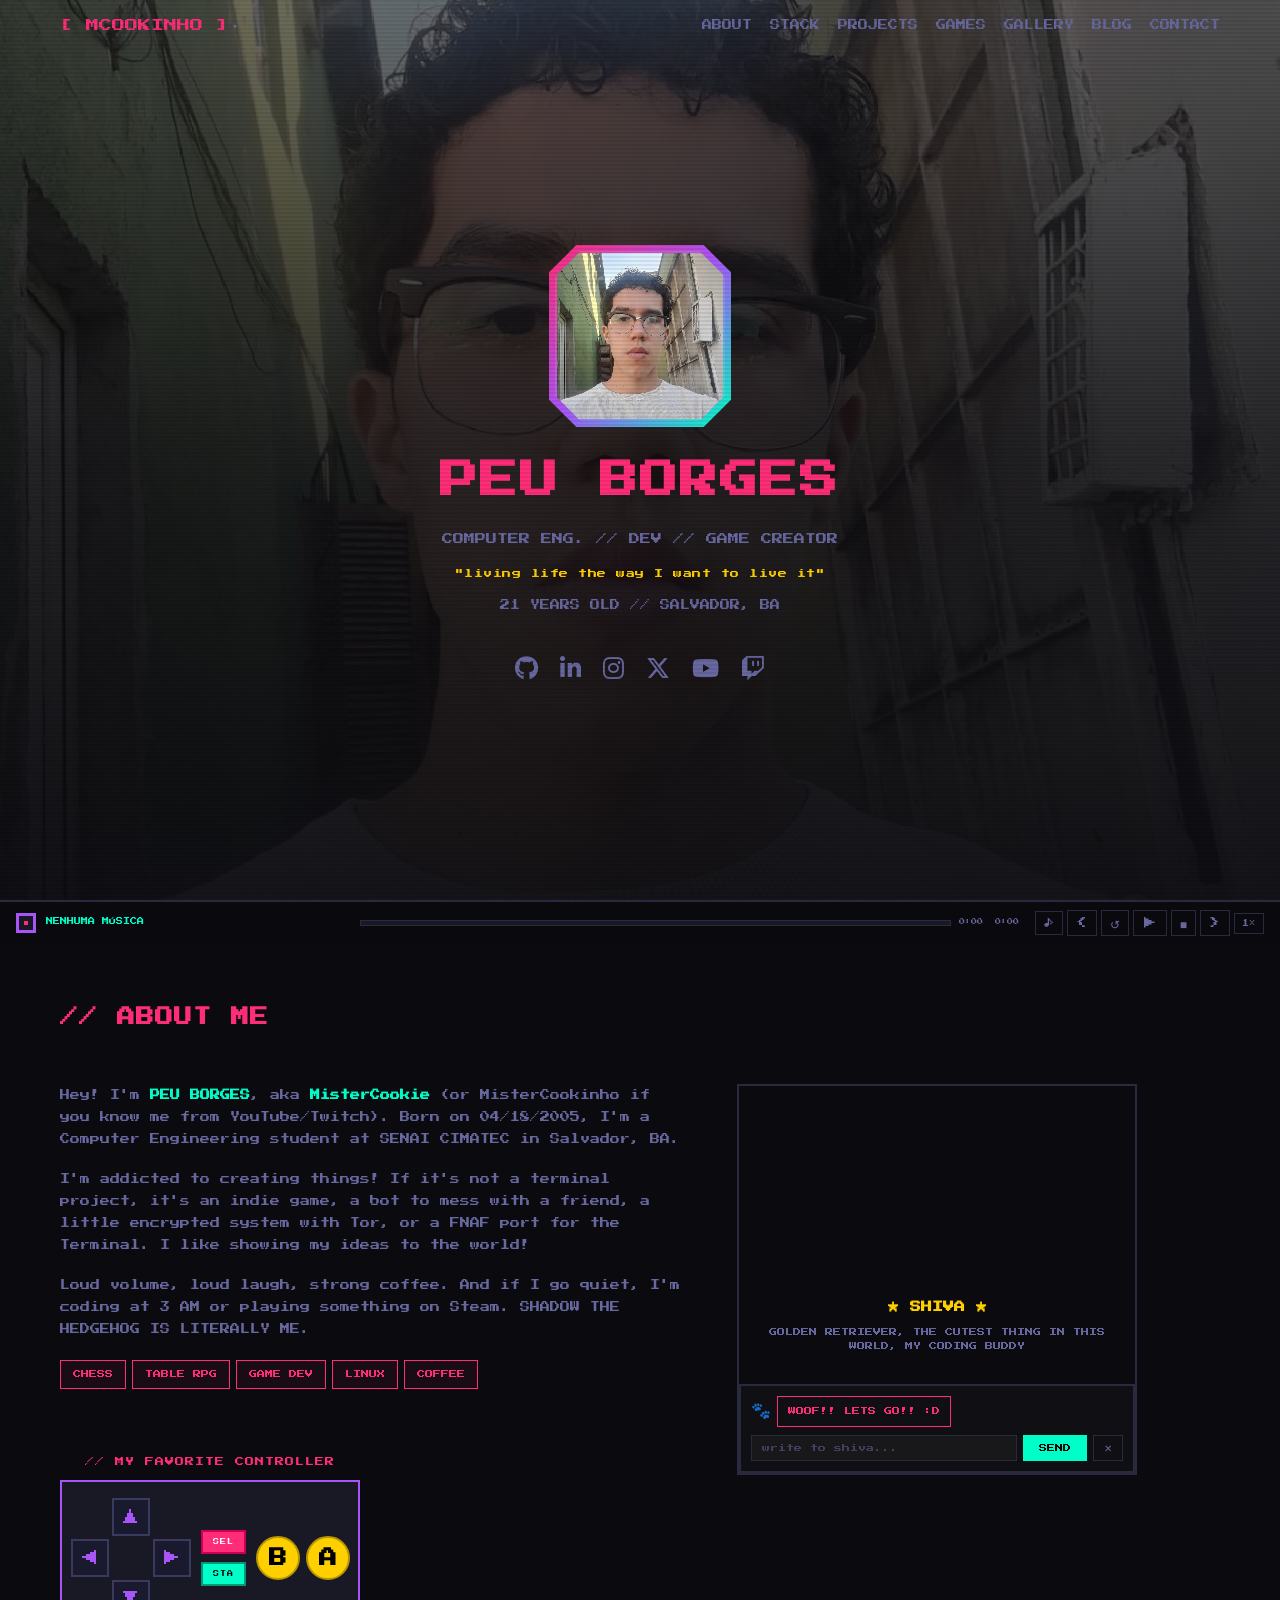
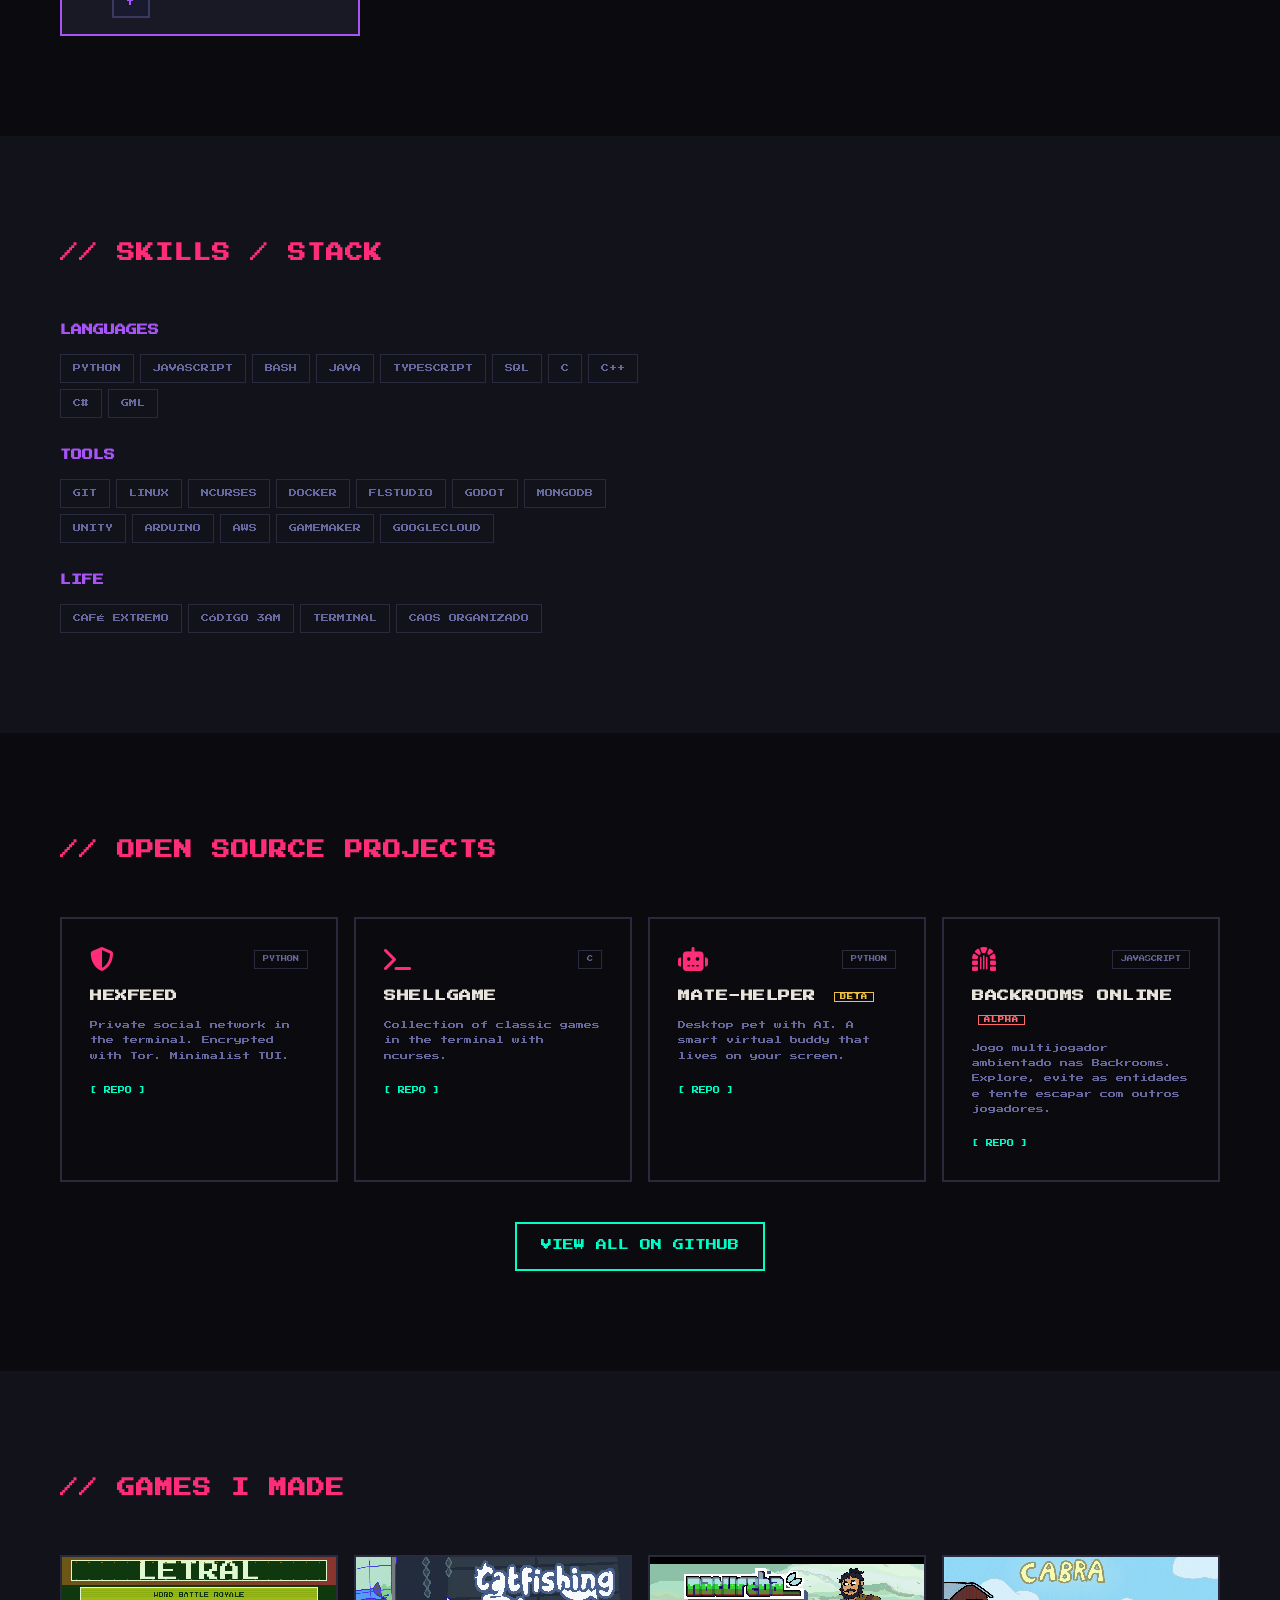
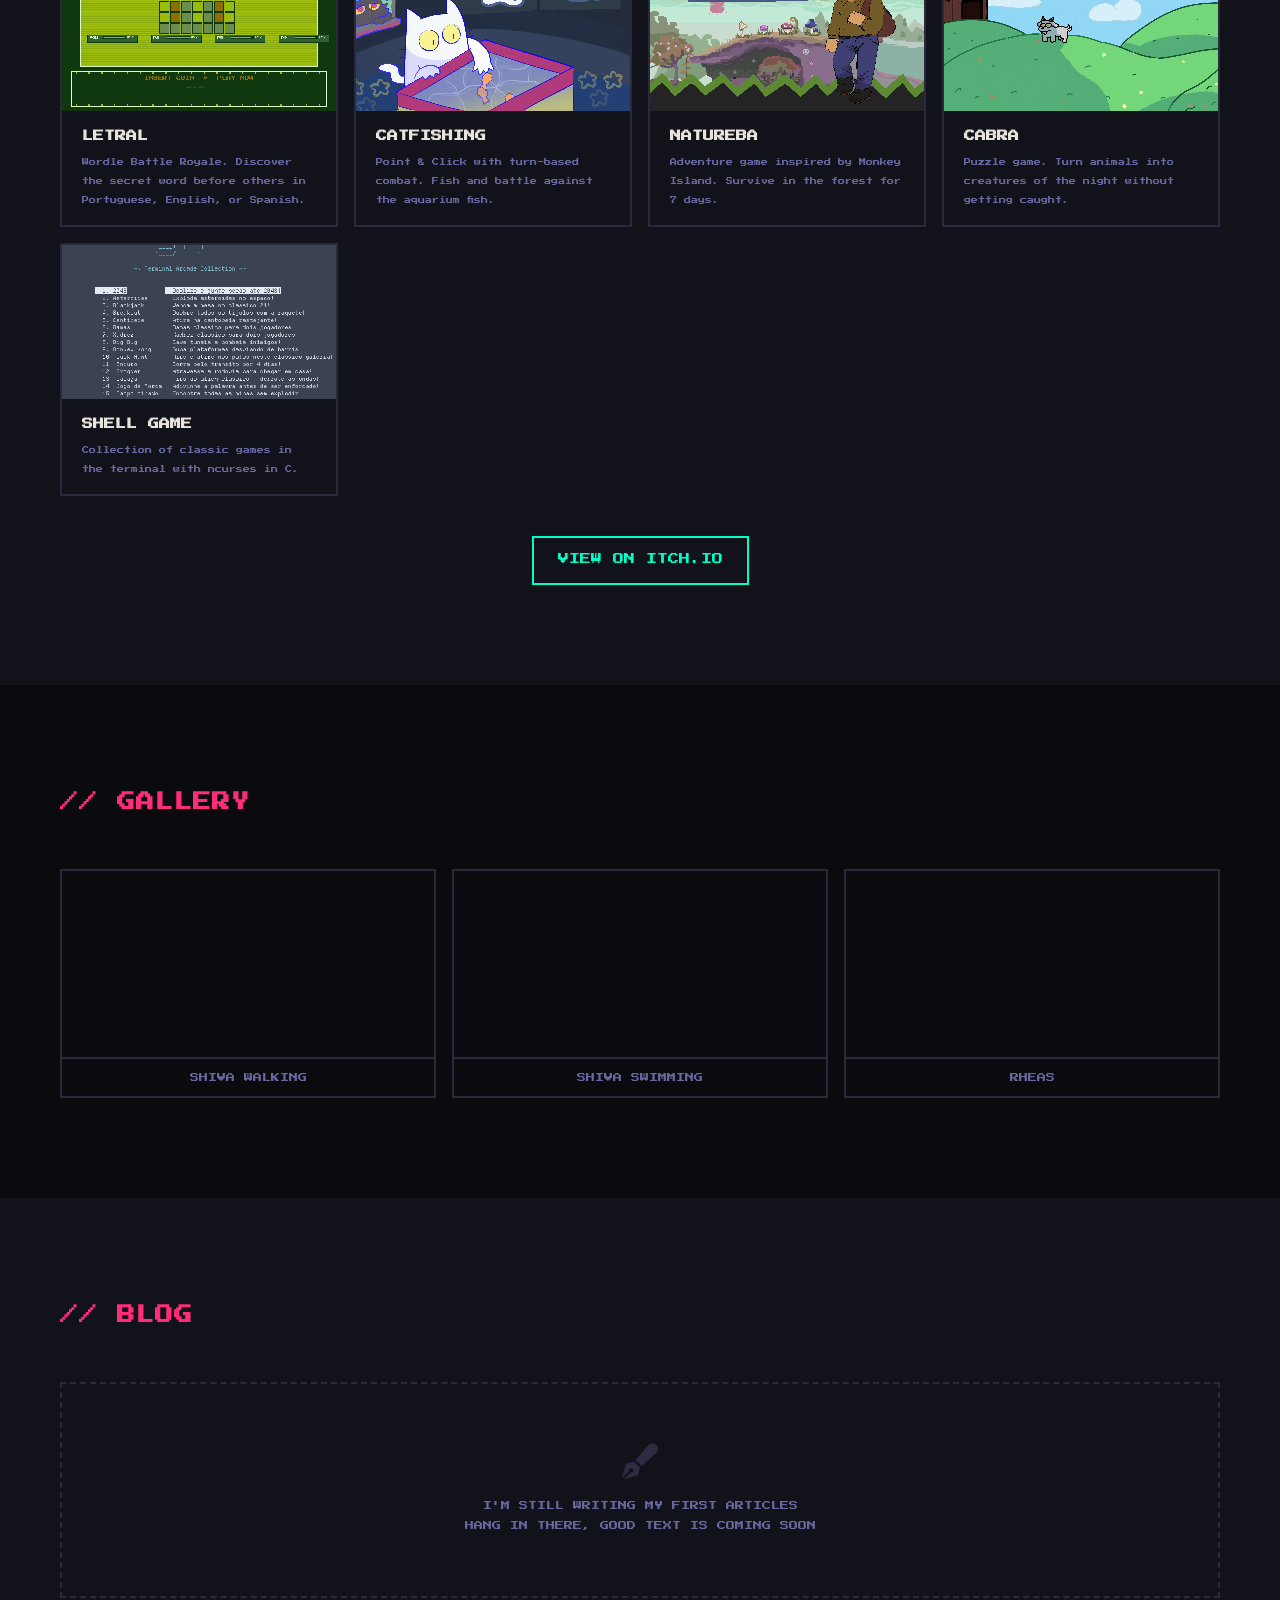
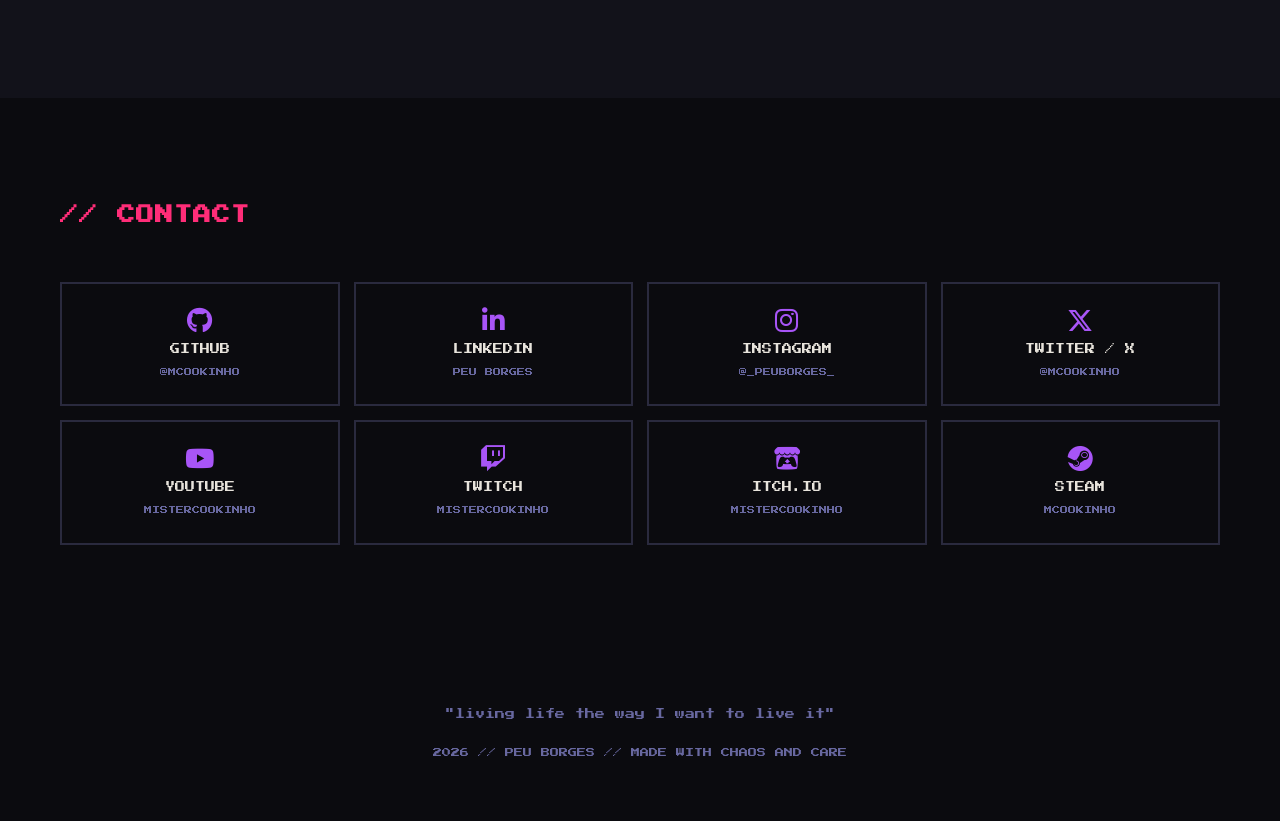
==== commit 128055ec: "adiciona C# como linguagem (uso exclusivo com Unity)" ====
--- a/index.html
+++ b/index.html
@@ -175,7 +175,7 @@
           <div class="skill-bloco">
             <h3 data-i18n="LINGUAGENS">LINGUAGENS</h3>
             <div class="skill-items">
-              <span>PYTHON</span><span>JAVASCRIPT</span><span>BASH</span><span>JAVA</span><span>TYPESCRIPT</span><span>SQL</span><span>C</span><span>C++</span><span>GML</span>
+              <span>PYTHON</span><span>JAVASCRIPT</span><span>BASH</span><span>JAVA</span><span>TYPESCRIPT</span><span>SQL</span><span>C</span><span>C++</span><span>C#</span><span>GML</span>
             </div>
           </div>
           <div class="skill-bloco">
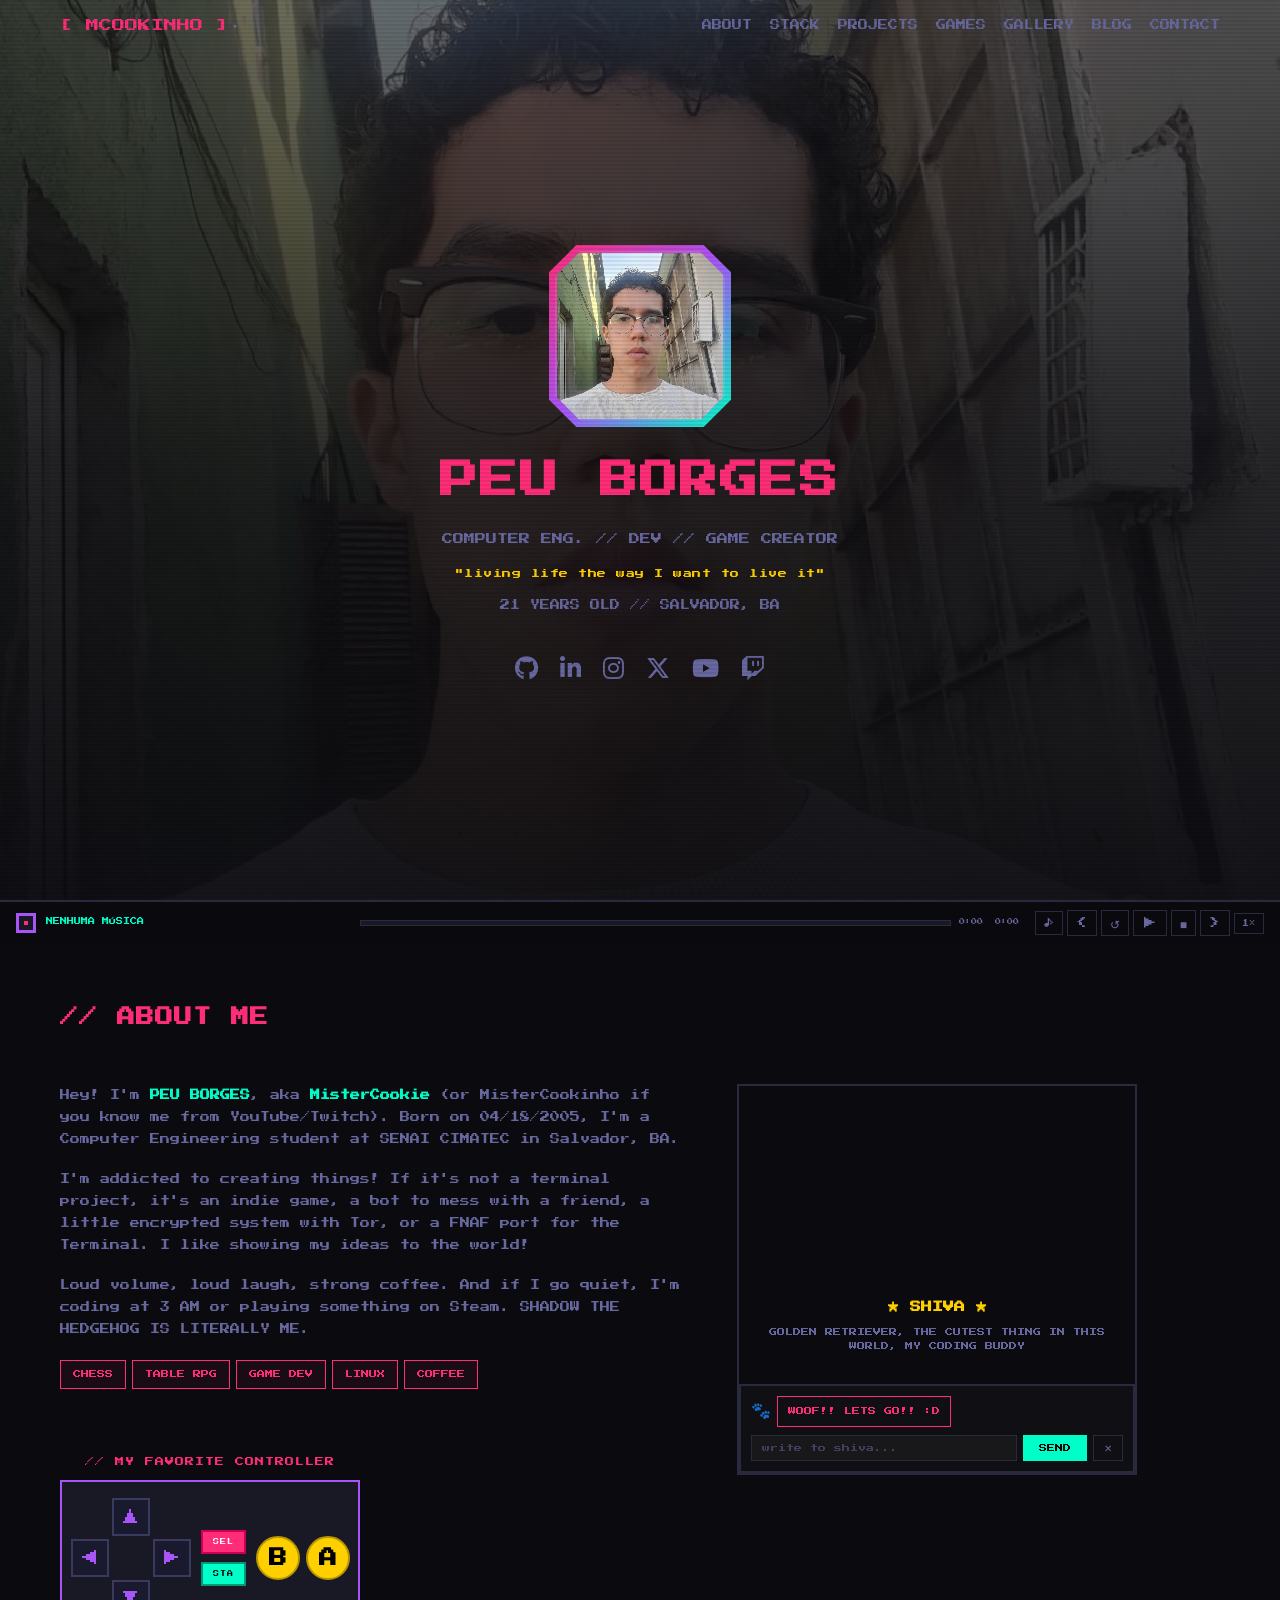
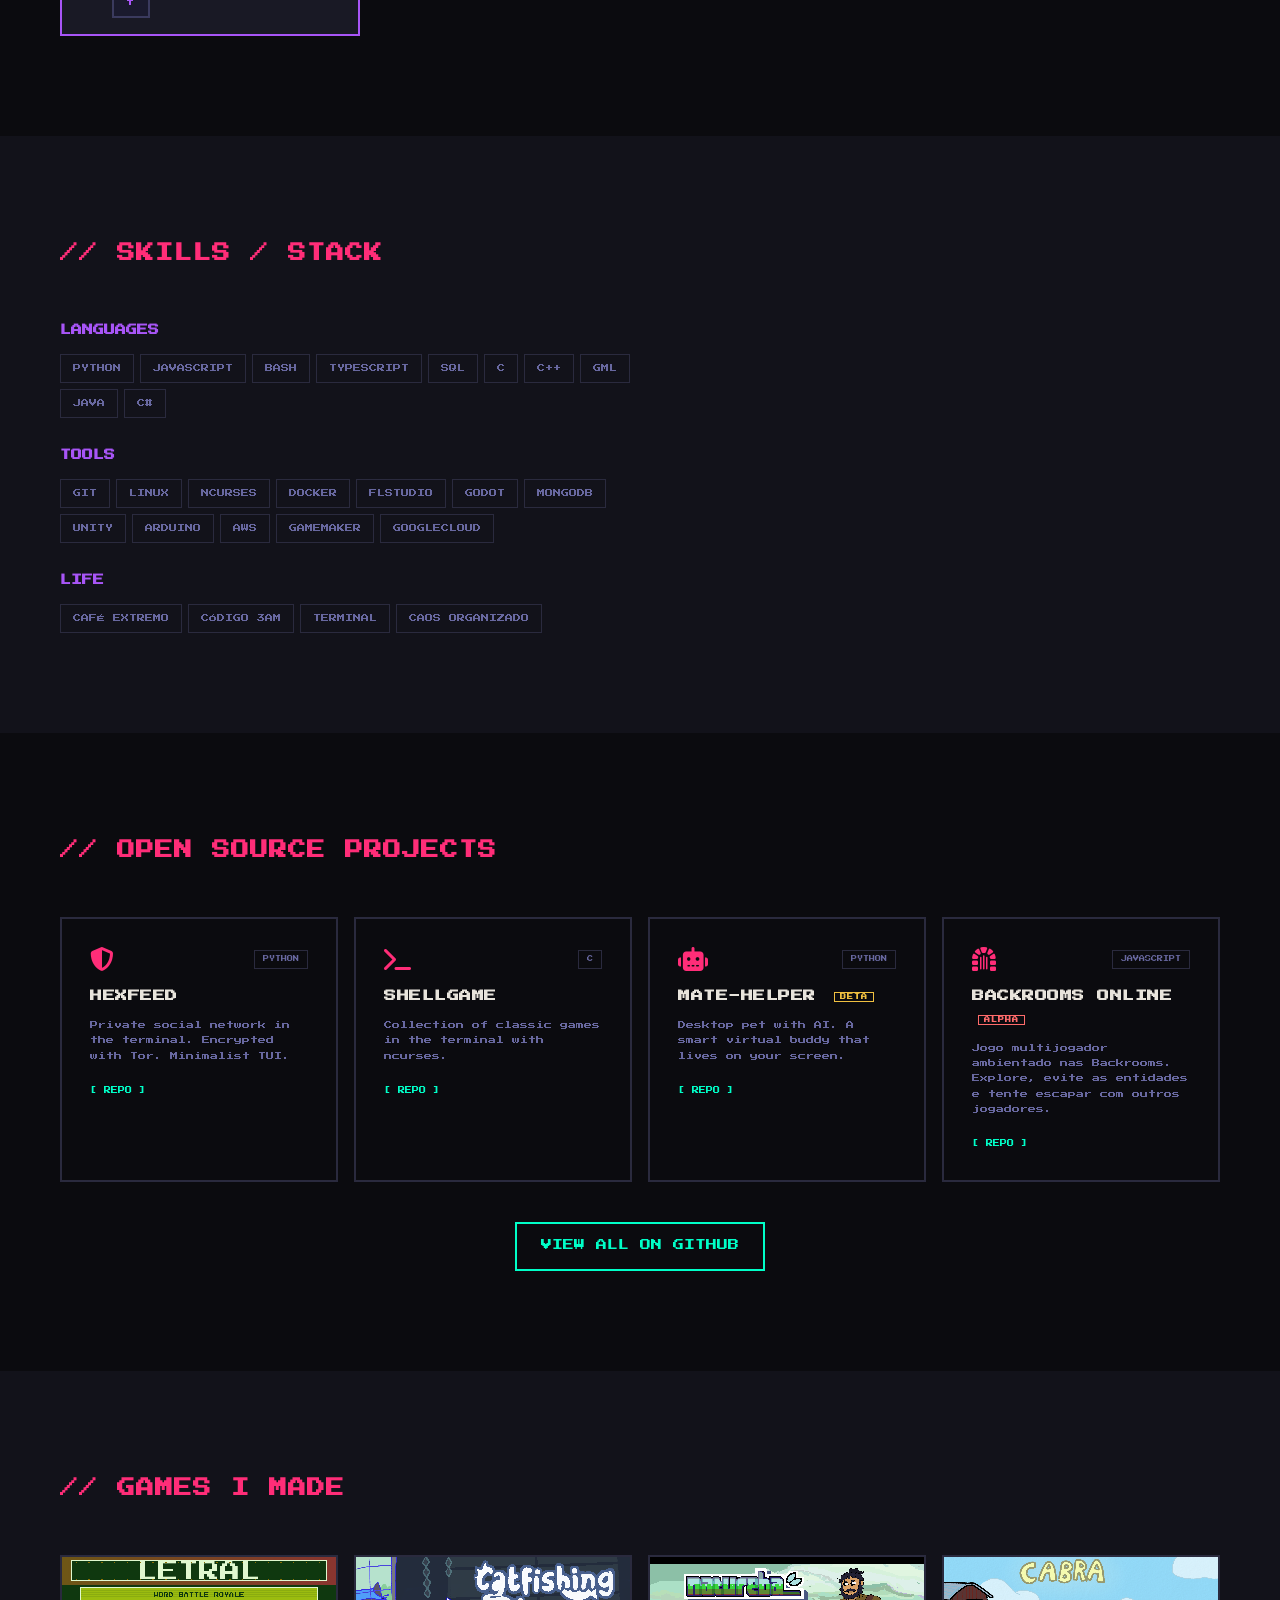
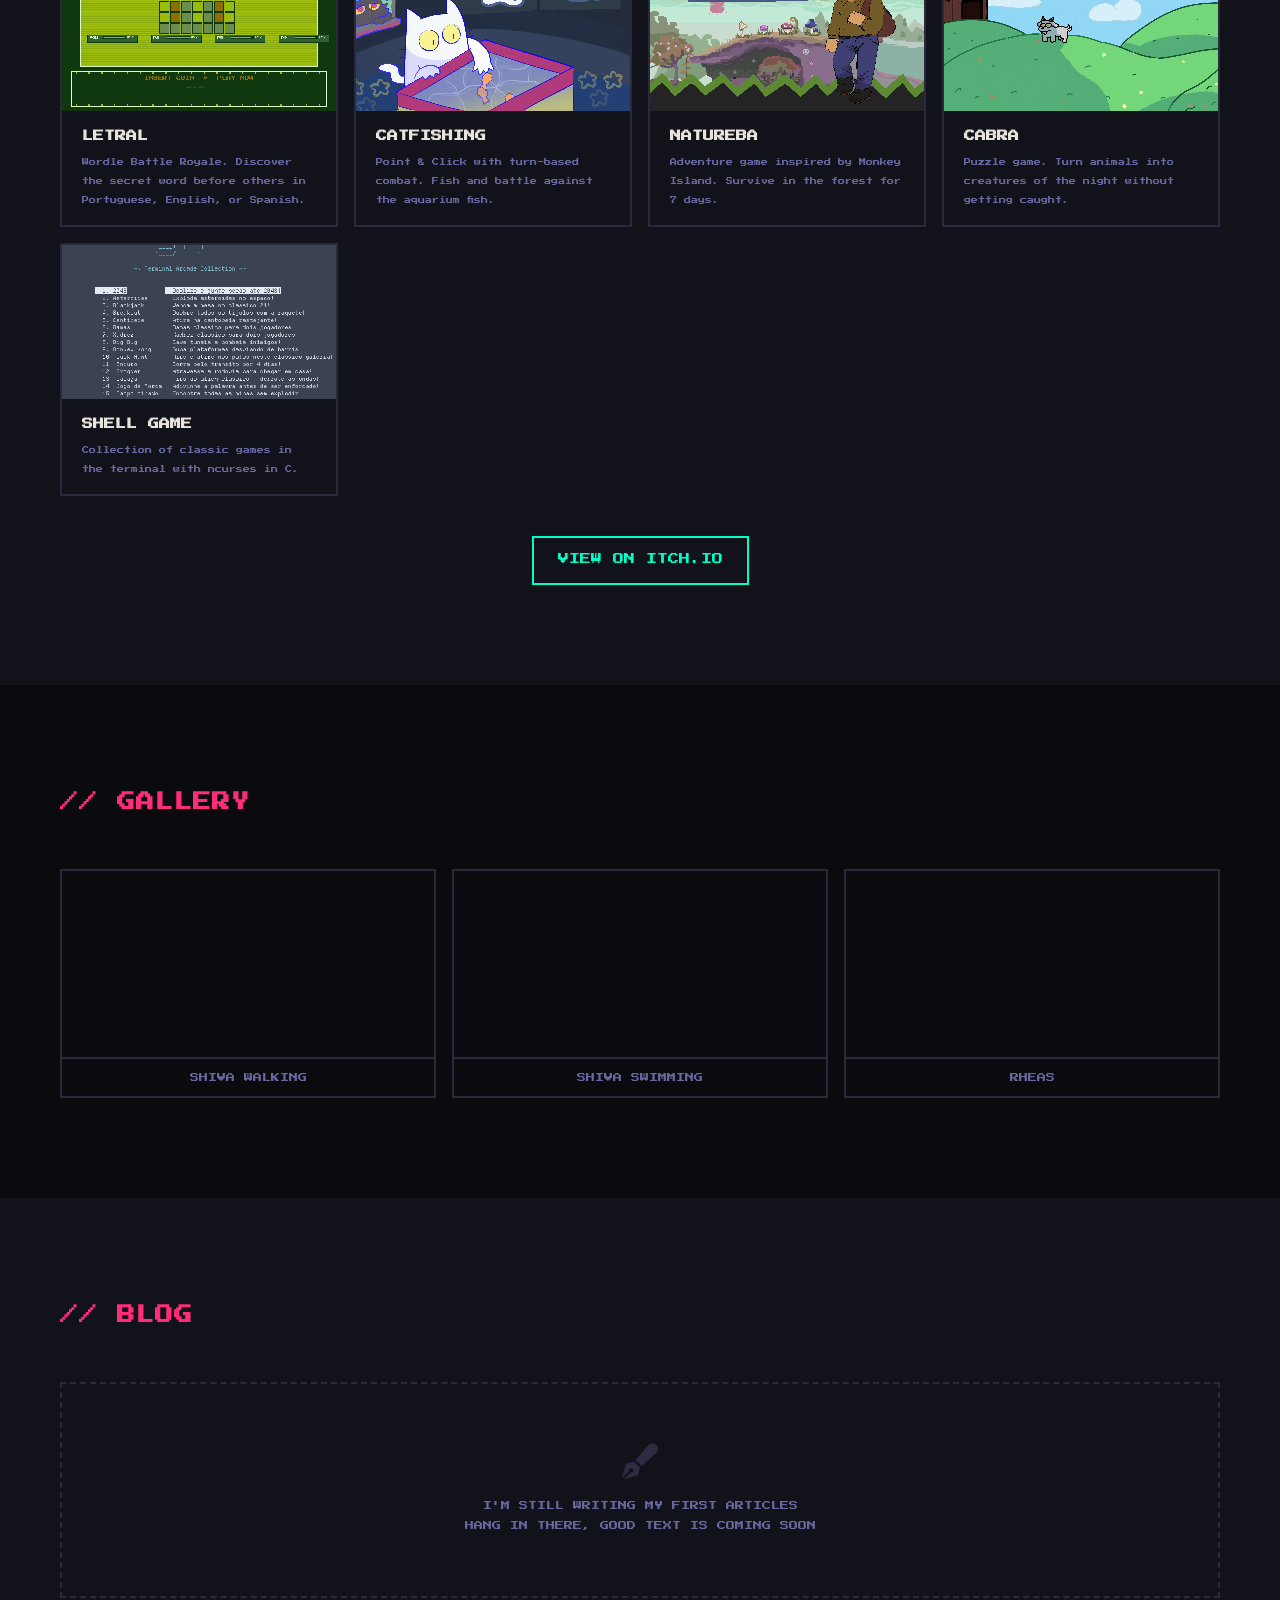
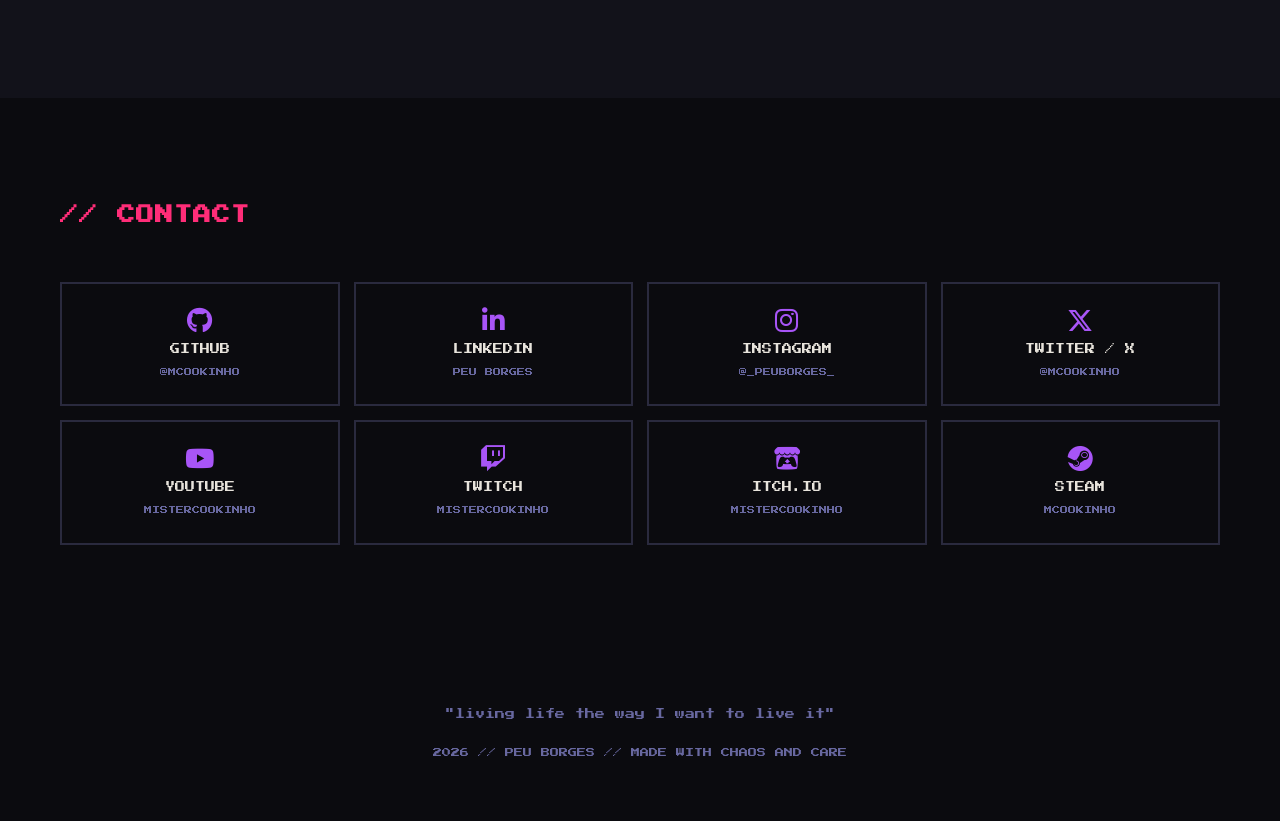
==== commit 99ac89e1: "Java: 75% -> 45%; reordena linguagens" ====
--- a/index.html
+++ b/index.html
@@ -175,7 +175,7 @@
           <div class="skill-bloco">
             <h3 data-i18n="LINGUAGENS">LINGUAGENS</h3>
             <div class="skill-items">
-              <span>PYTHON</span><span>JAVASCRIPT</span><span>BASH</span><span>JAVA</span><span>TYPESCRIPT</span><span>SQL</span><span>C</span><span>C++</span><span>C#</span><span>GML</span>
+              <span>PYTHON</span><span>JAVASCRIPT</span><span>BASH</span><span>TYPESCRIPT</span><span>SQL</span><span>C</span><span>C++</span><span>GML</span><span>JAVA</span><span>C#</span>
             </div>
           </div>
           <div class="skill-bloco">
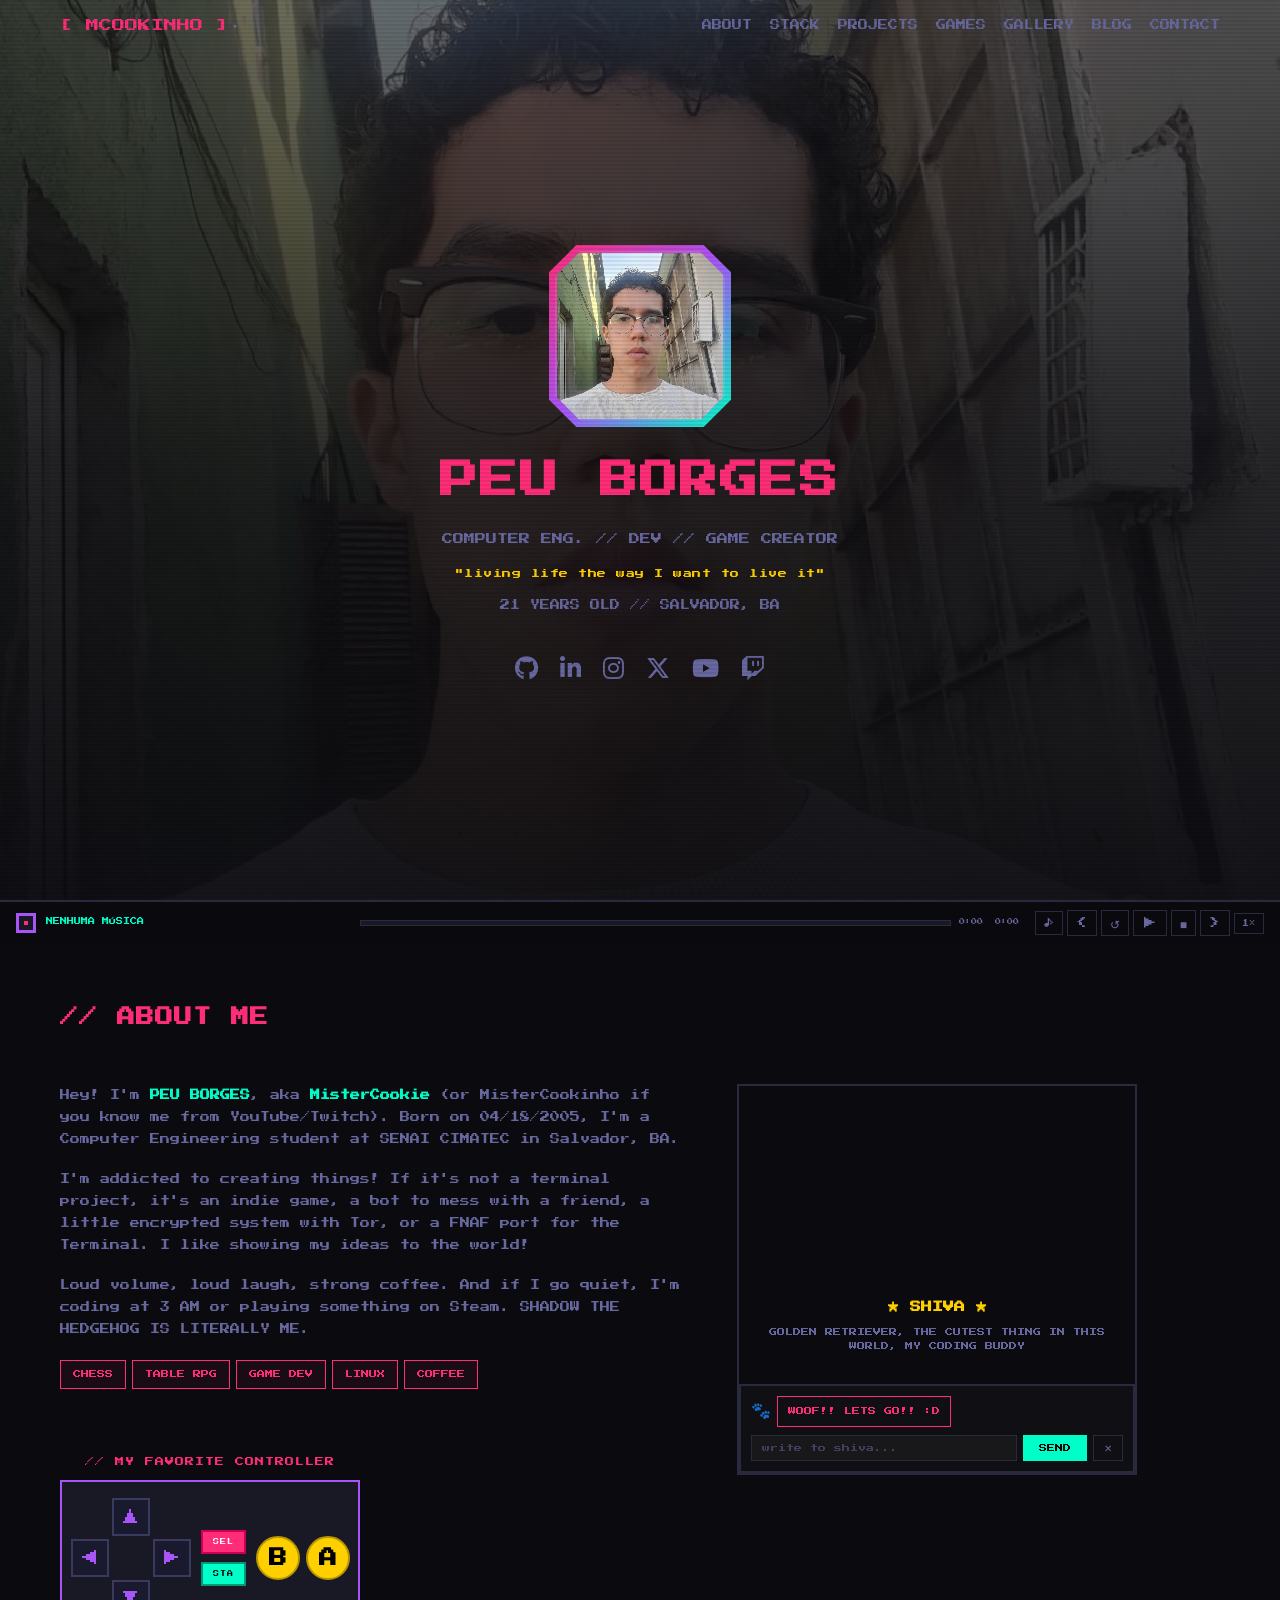
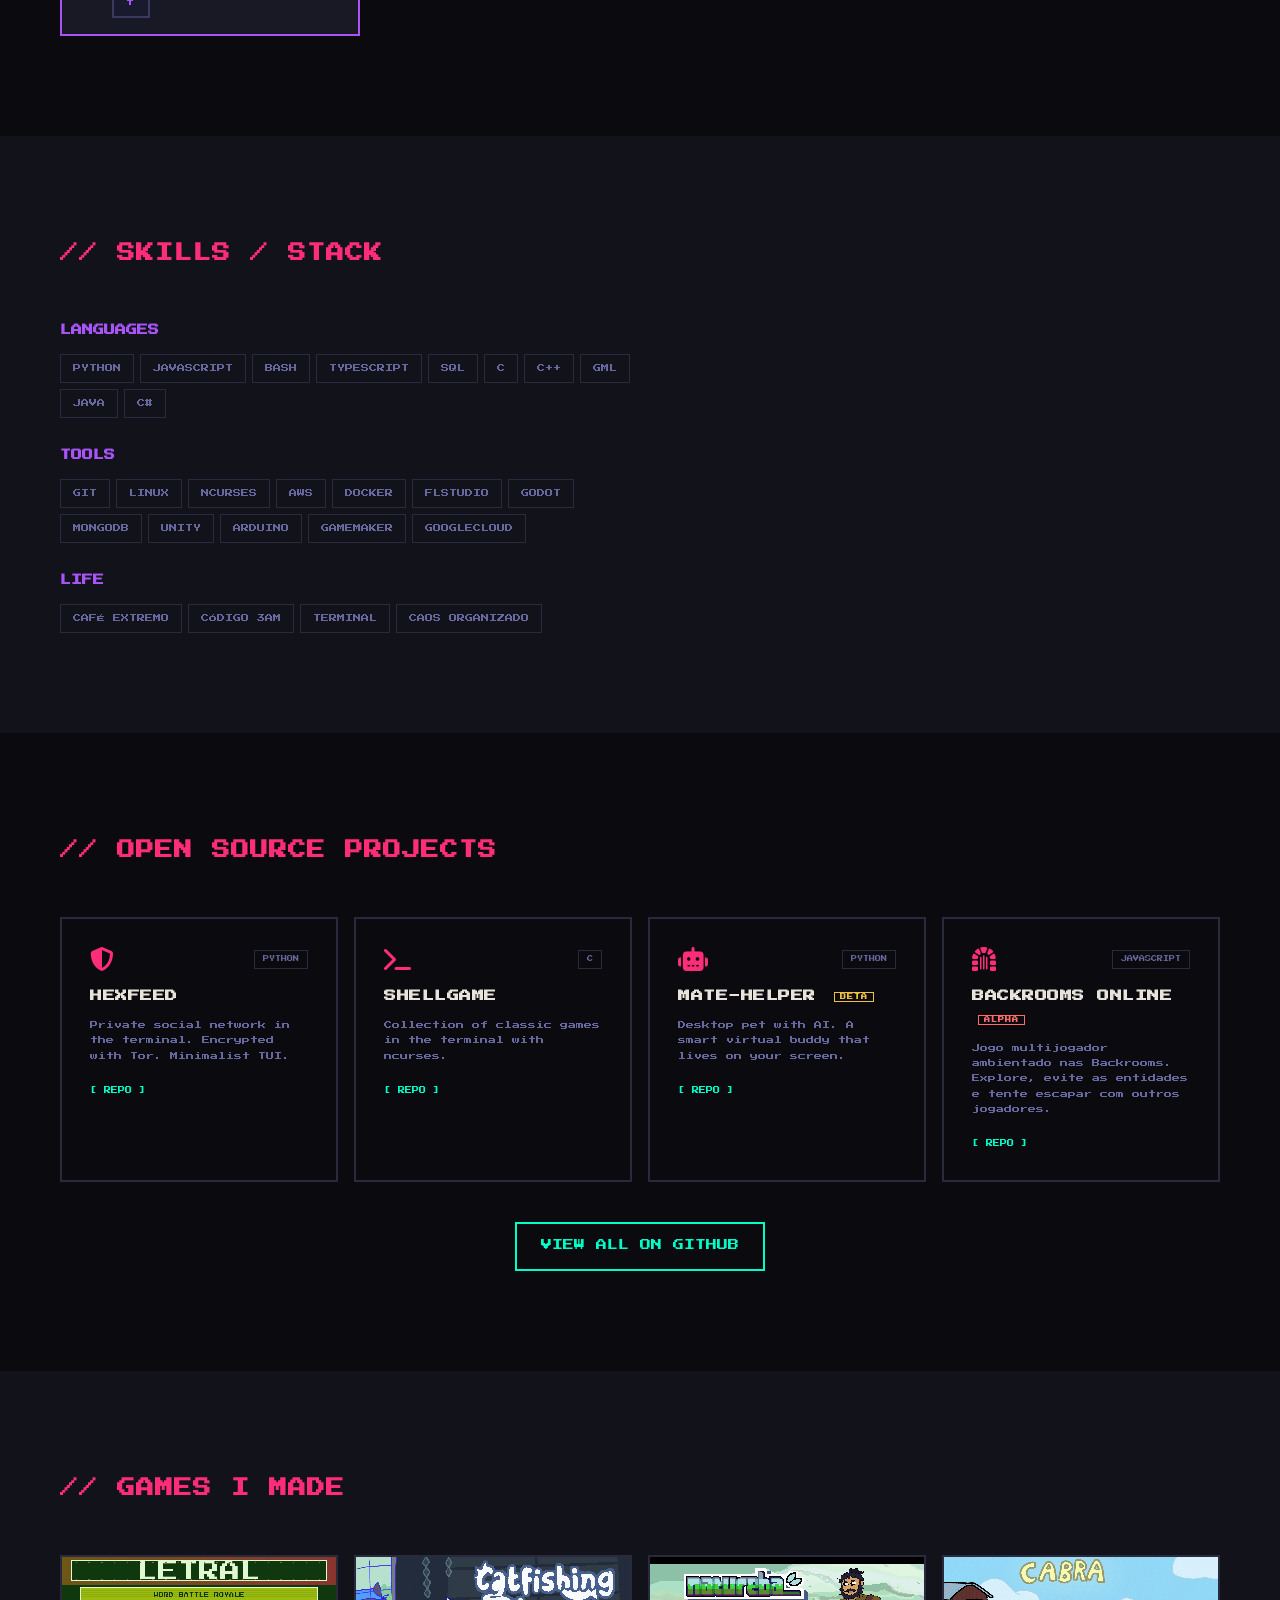
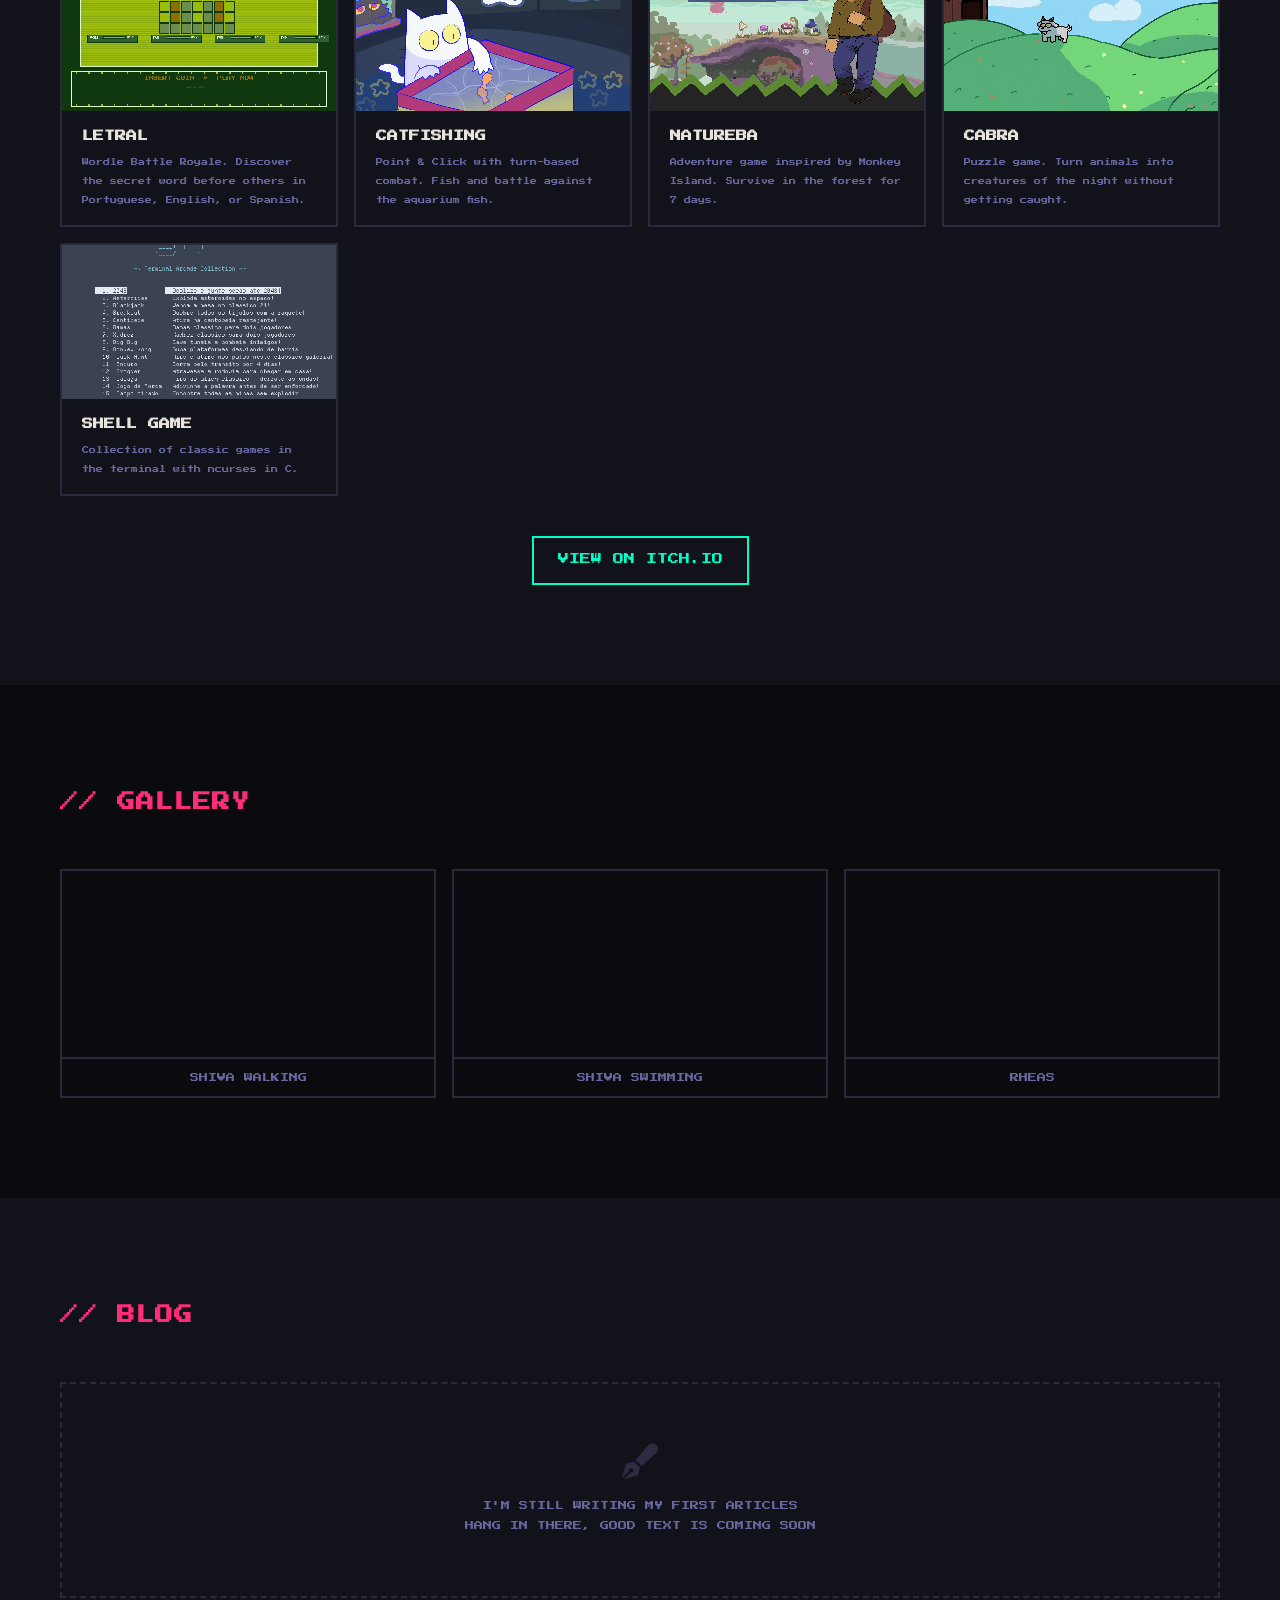
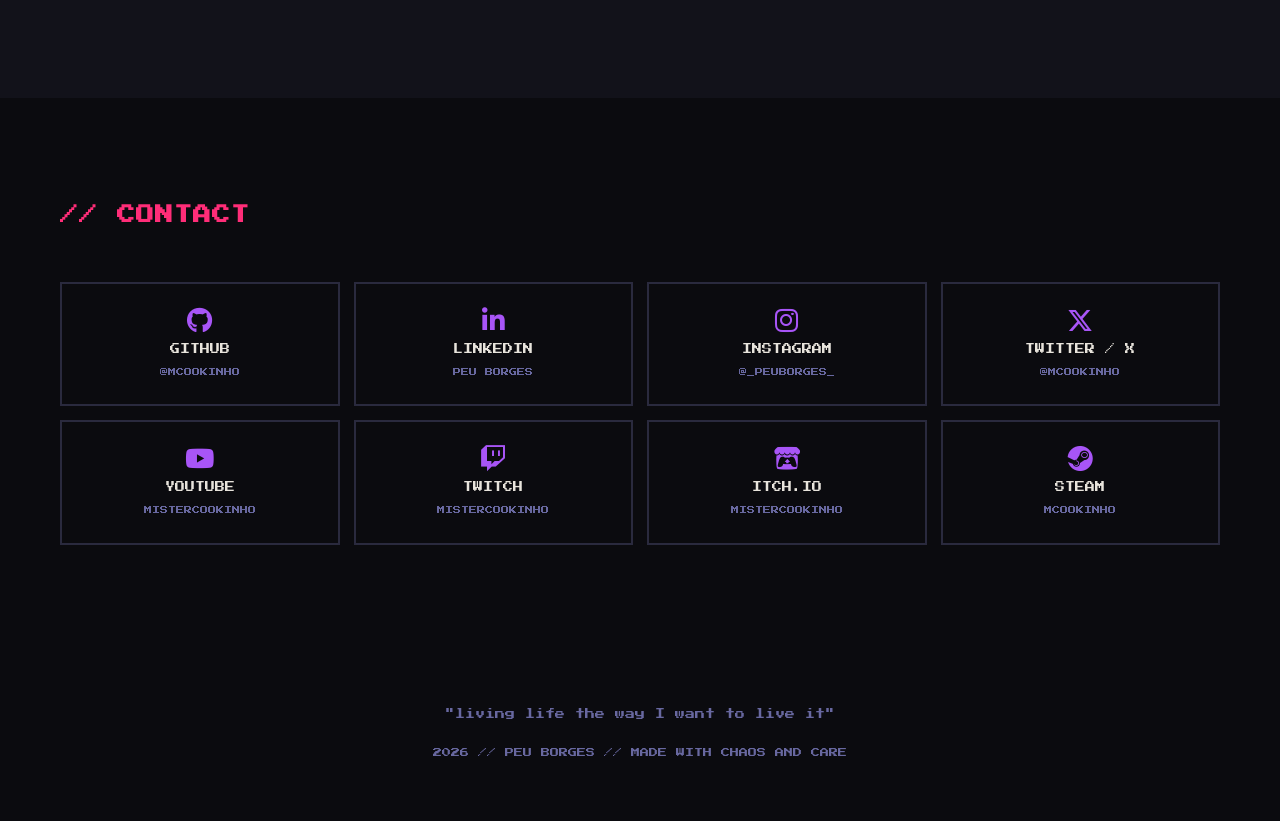
==== commit f1b20a44: "reordena AWS (65) antes de Docker (60) em Ferramentas" ====
--- a/index.html
+++ b/index.html
@@ -181,7 +181,7 @@
           <div class="skill-bloco">
             <h3 data-i18n="FERRAMENTAS">FERRAMENTAS</h3>
             <div class="skill-items">
-              <span>GIT</span><span>LINUX</span><span>NCURSES</span><span>DOCKER</span><span>FLSTUDIO</span><span>GODOT</span><span>MONGODB</span><span>UNITY</span><span>ARDUINO</span><span>AWS</span><span>GAMEMAKER</span><span>GOOGLECLOUD</span>
+              <span>GIT</span><span>LINUX</span><span>NCURSES</span><span>AWS</span><span>DOCKER</span><span>FLSTUDIO</span><span>GODOT</span><span>MONGODB</span><span>UNITY</span><span>ARDUINO</span><span>GAMEMAKER</span><span>GOOGLECLOUD</span>
             </div>
           </div>
           <div class="skill-bloco">
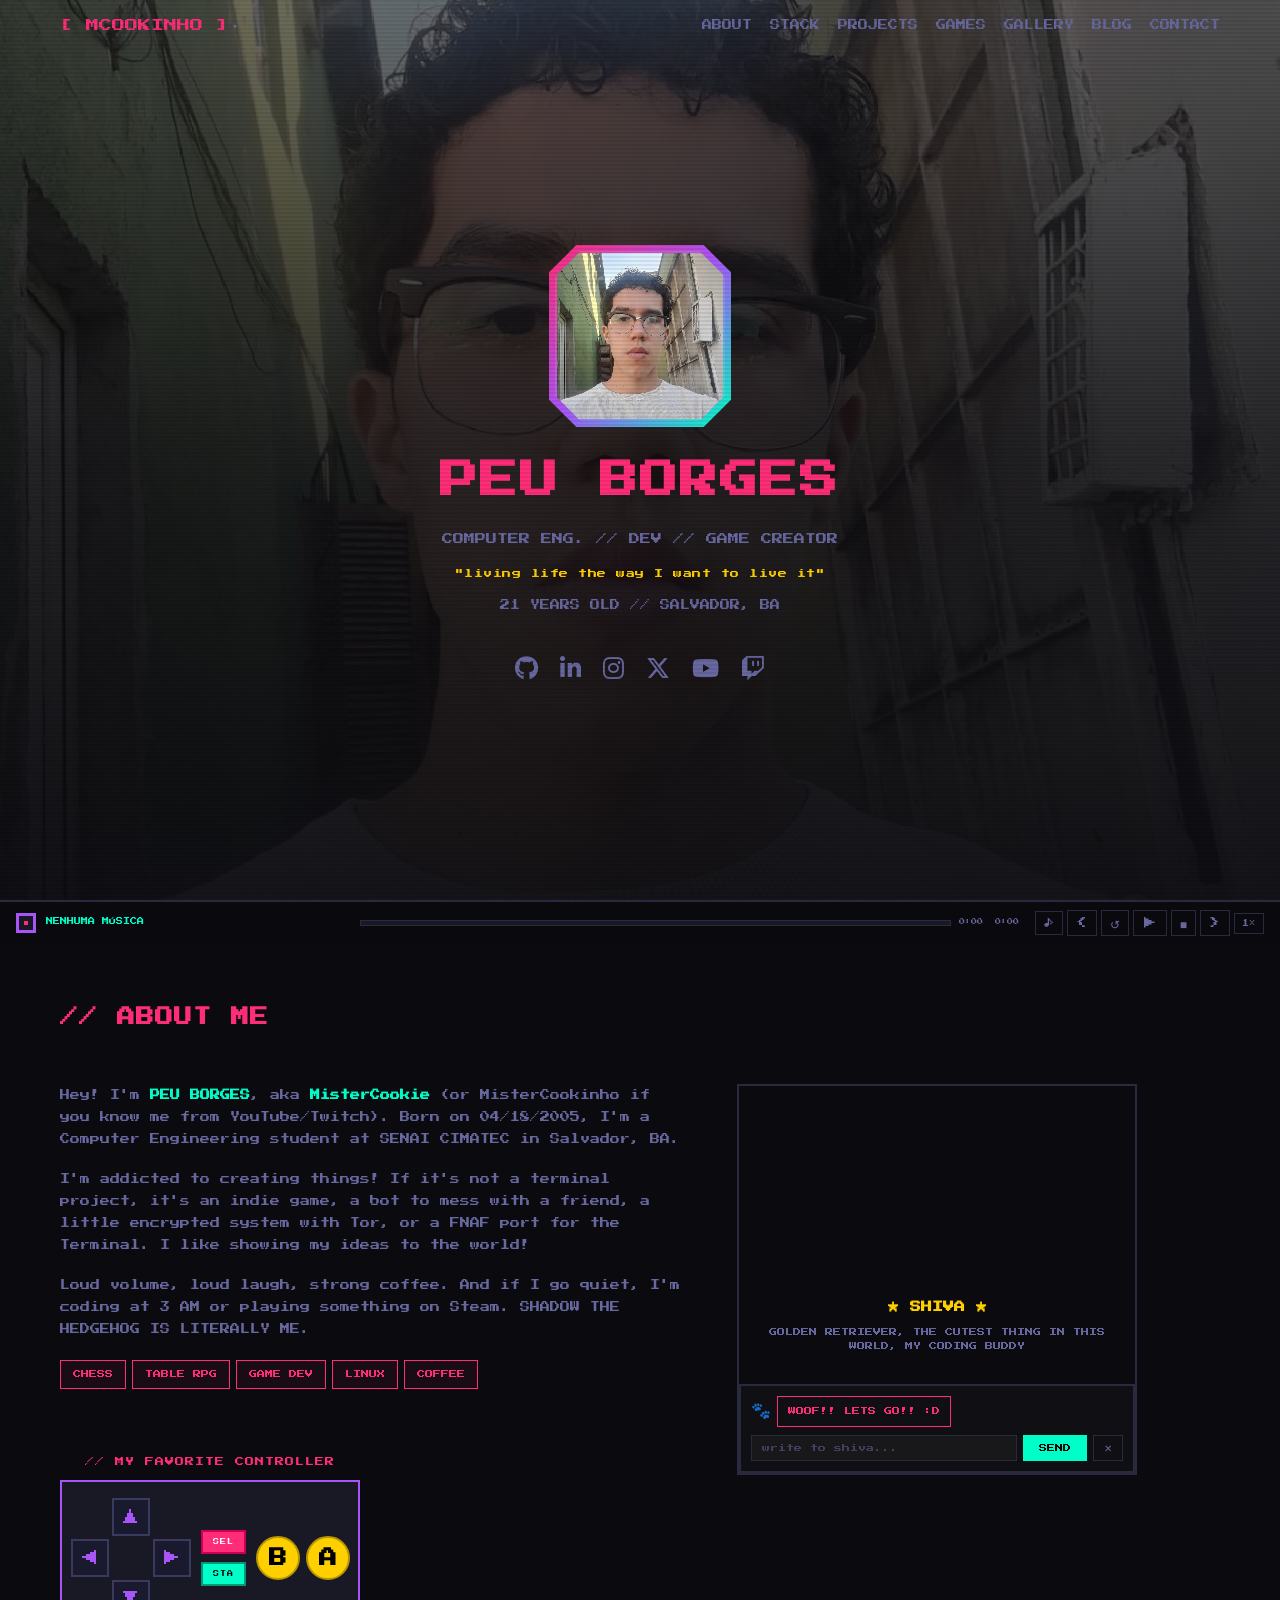
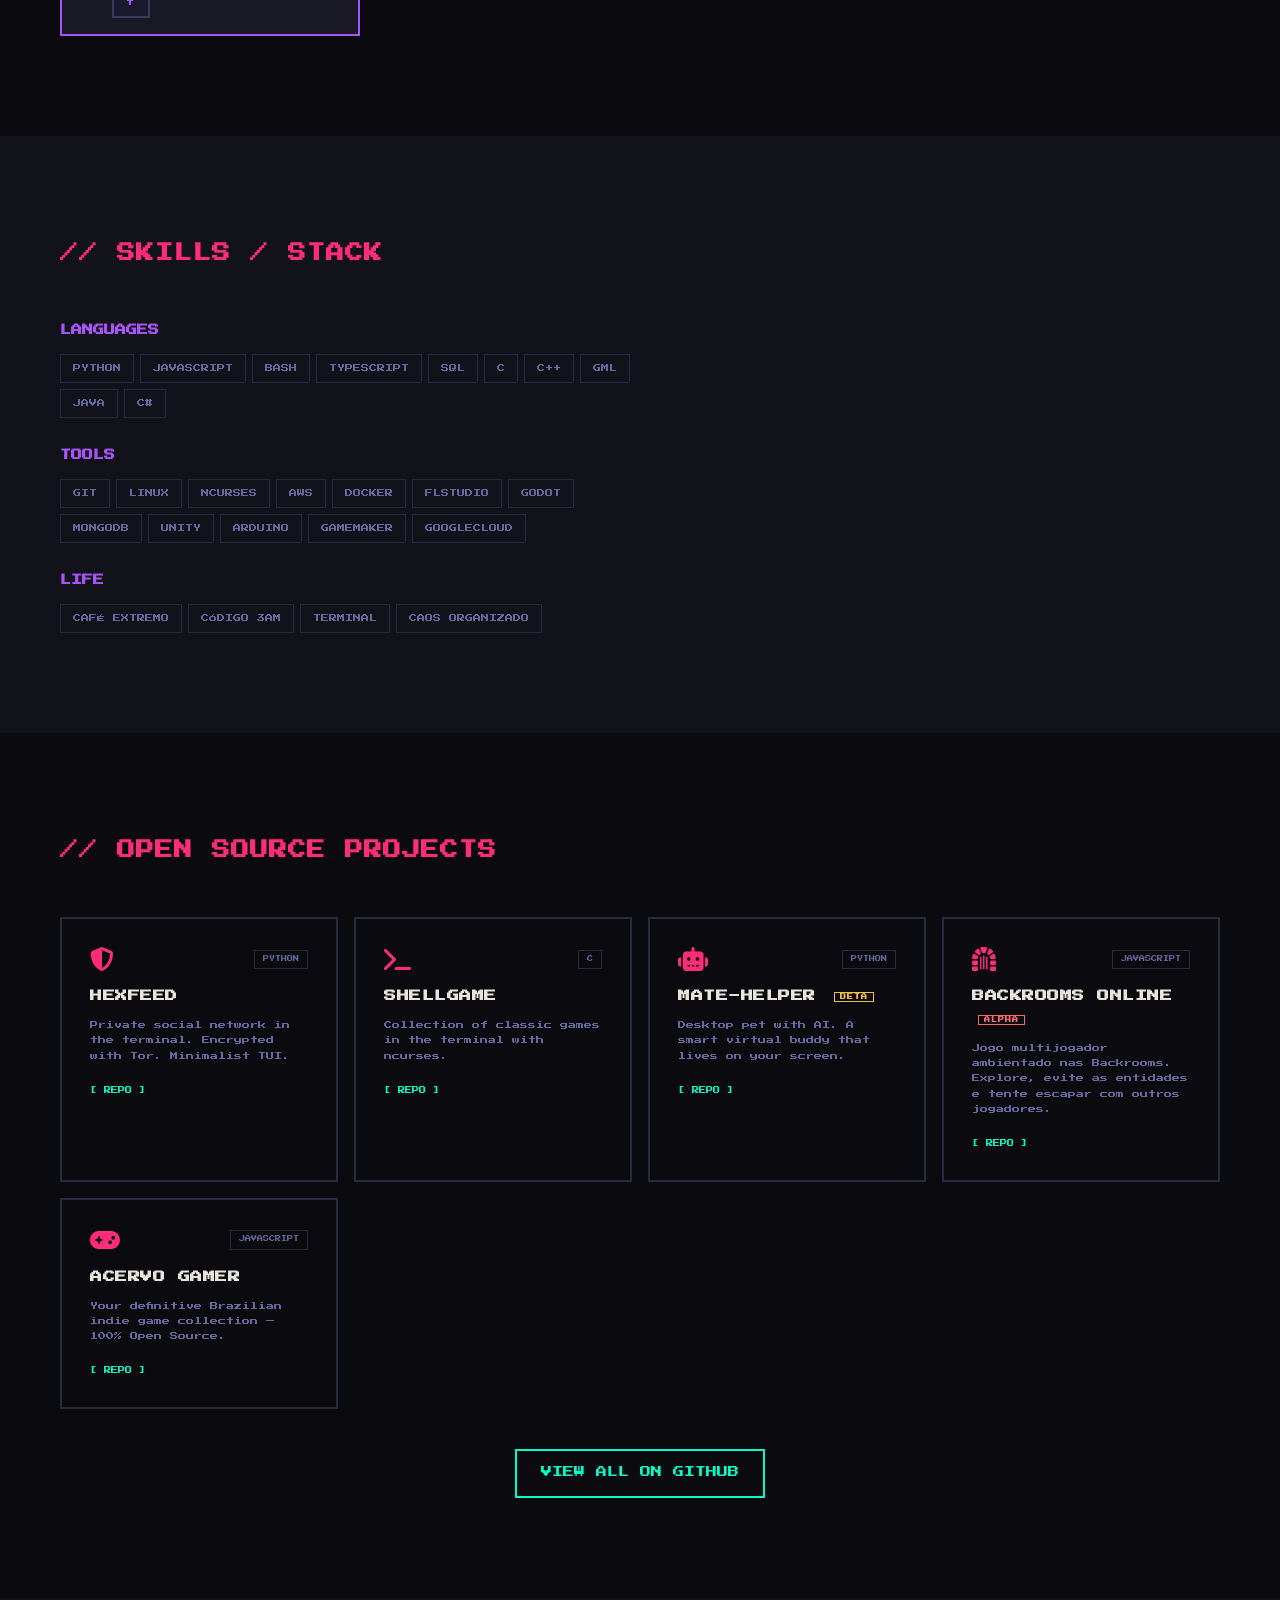
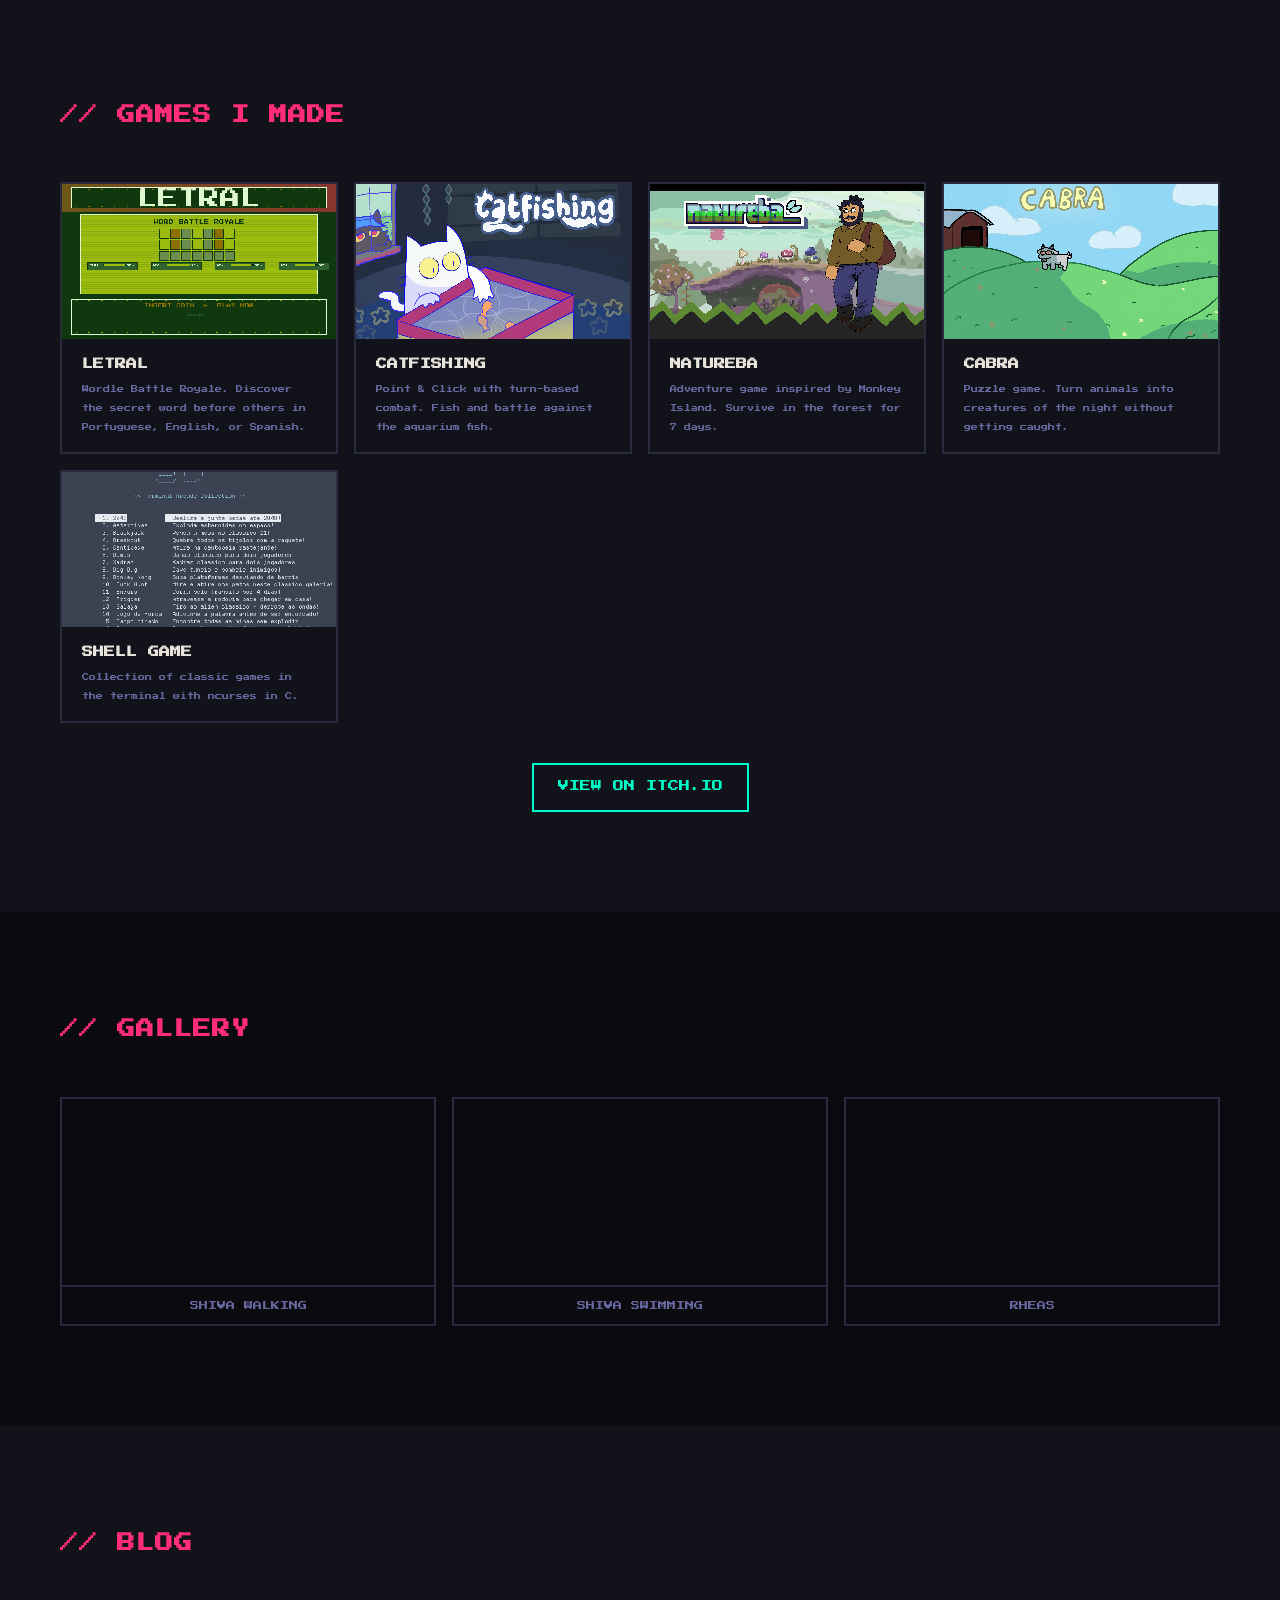
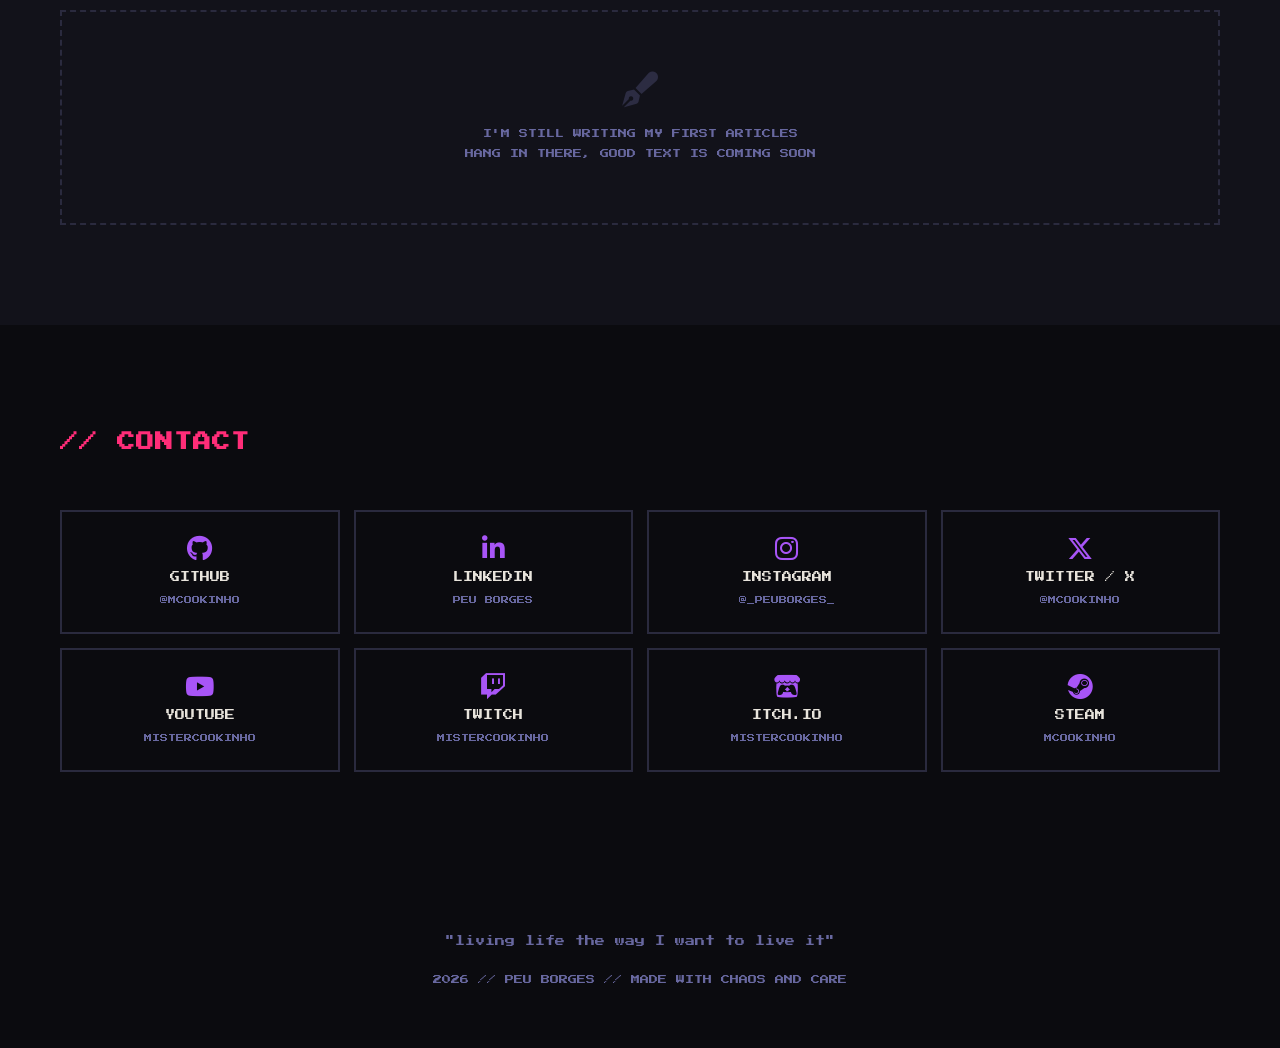
==== commit d8c253ef: "add AcervoGamer project card to site and profile data" ====
--- a/index.html
+++ b/index.html
@@ -236,6 +236,15 @@
           <p data-i18n="Jogo multijogador ambientado nas Backrooms. Explore, evite as entidades e tente escapar com outros jogadores.">Jogo multijogador ambientado nas Backrooms. Explore, evite as entidades e tente escapar com outros jogadores.</p>
           <a href="https://github.com/MCookinho/Backrooms-Online" target="_blank" rel="noopener"><span data-i18n="[ REPO ]">[ REPO ]</span></a>
         </div>
+        <div class="projeto-card">
+          <div class="projeto-header">
+            <i class="fas fa-gamepad"></i>
+            <span class="projeto-lang">JAVASCRIPT</span>
+          </div>
+          <h3>ACERVO GAMER</h3>
+          <p data-i18n="Seu acervo definitivo de jogos indie brasileiro — 100% Open Source.">Seu acervo definitivo de jogos indie brasileiro — 100% Open Source.</p>
+          <a href="https://github.com/MCookinho/AcervoGamer" target="_blank" rel="noopener"><span data-i18n="[ REPO ]">[ REPO ]</span></a>
+        </div>
       </div>
       <div class="sec-footer">
         <a href="https://github.com/MCookinho?tab=repositories" target="_blank" rel="noopener" class="btn-pixel" data-i18n="VER TODOS NO GITHUB">VER TODOS NO GITHUB</a>
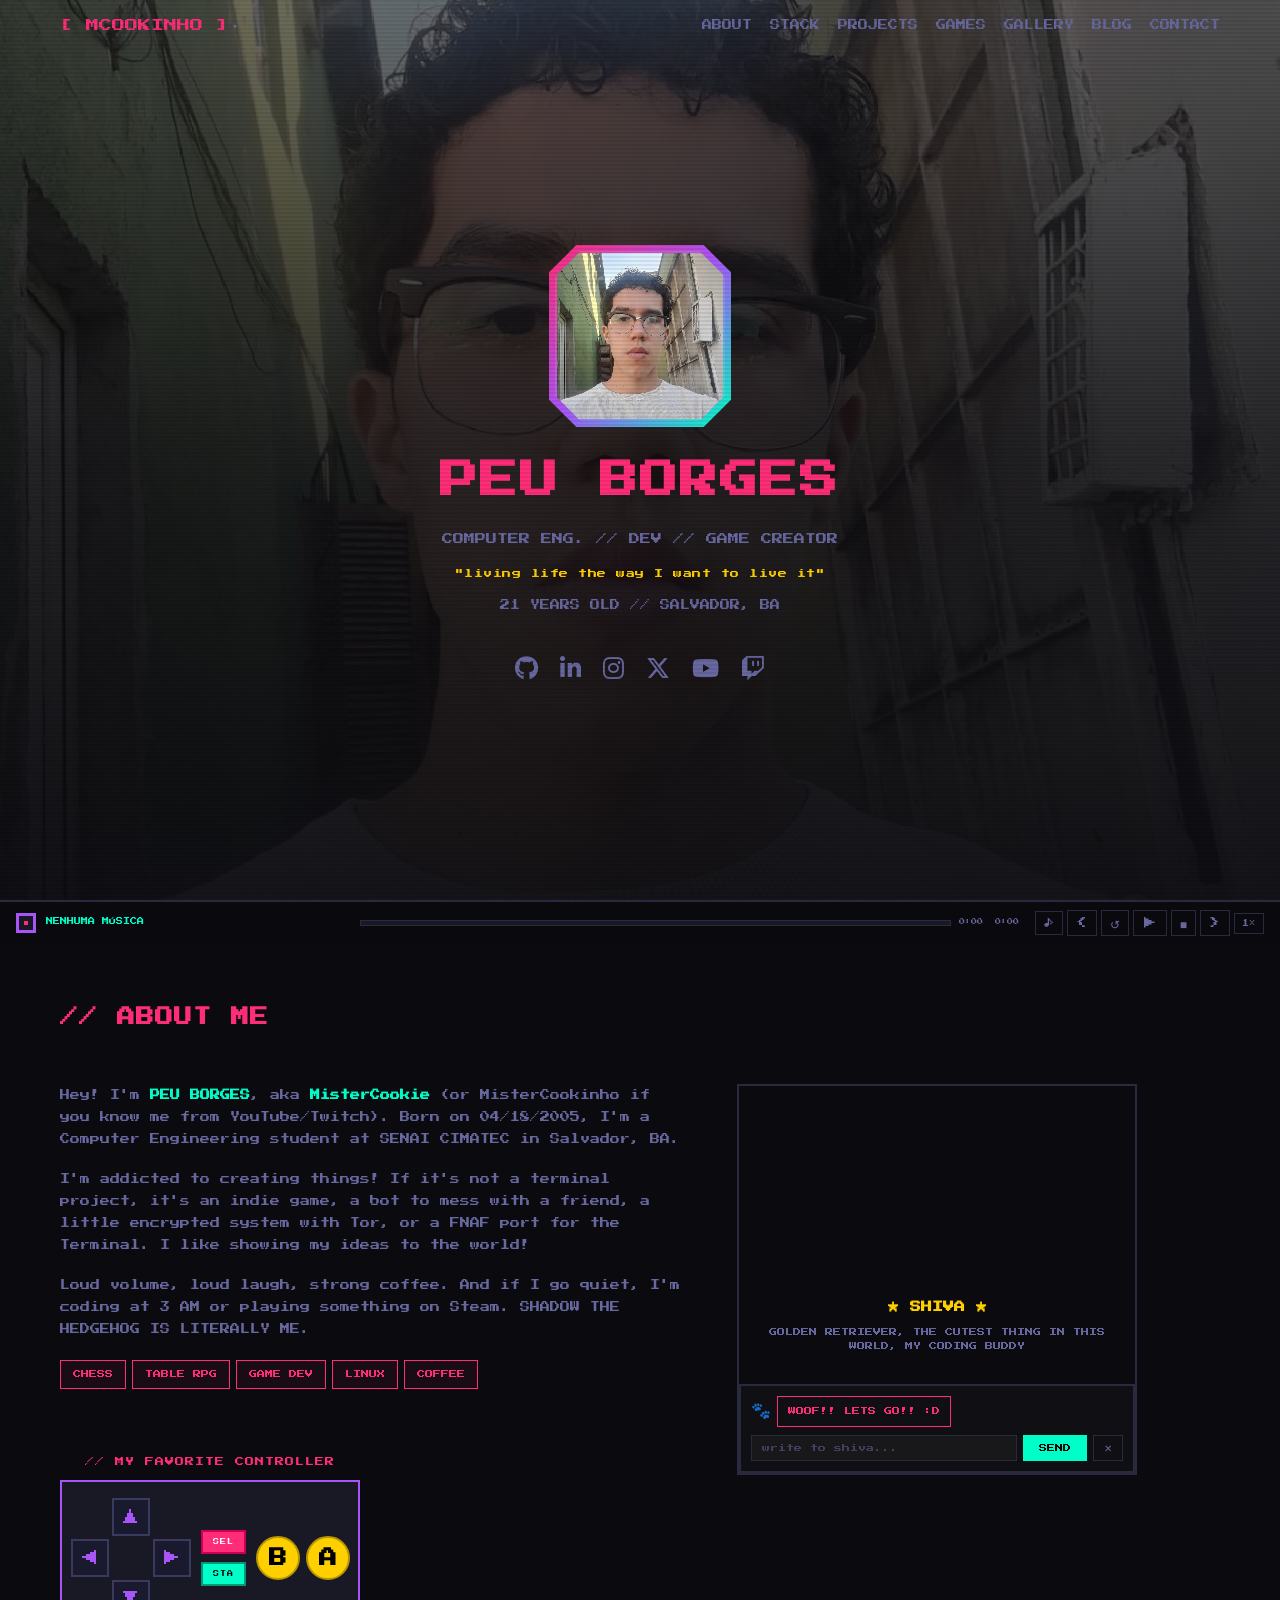
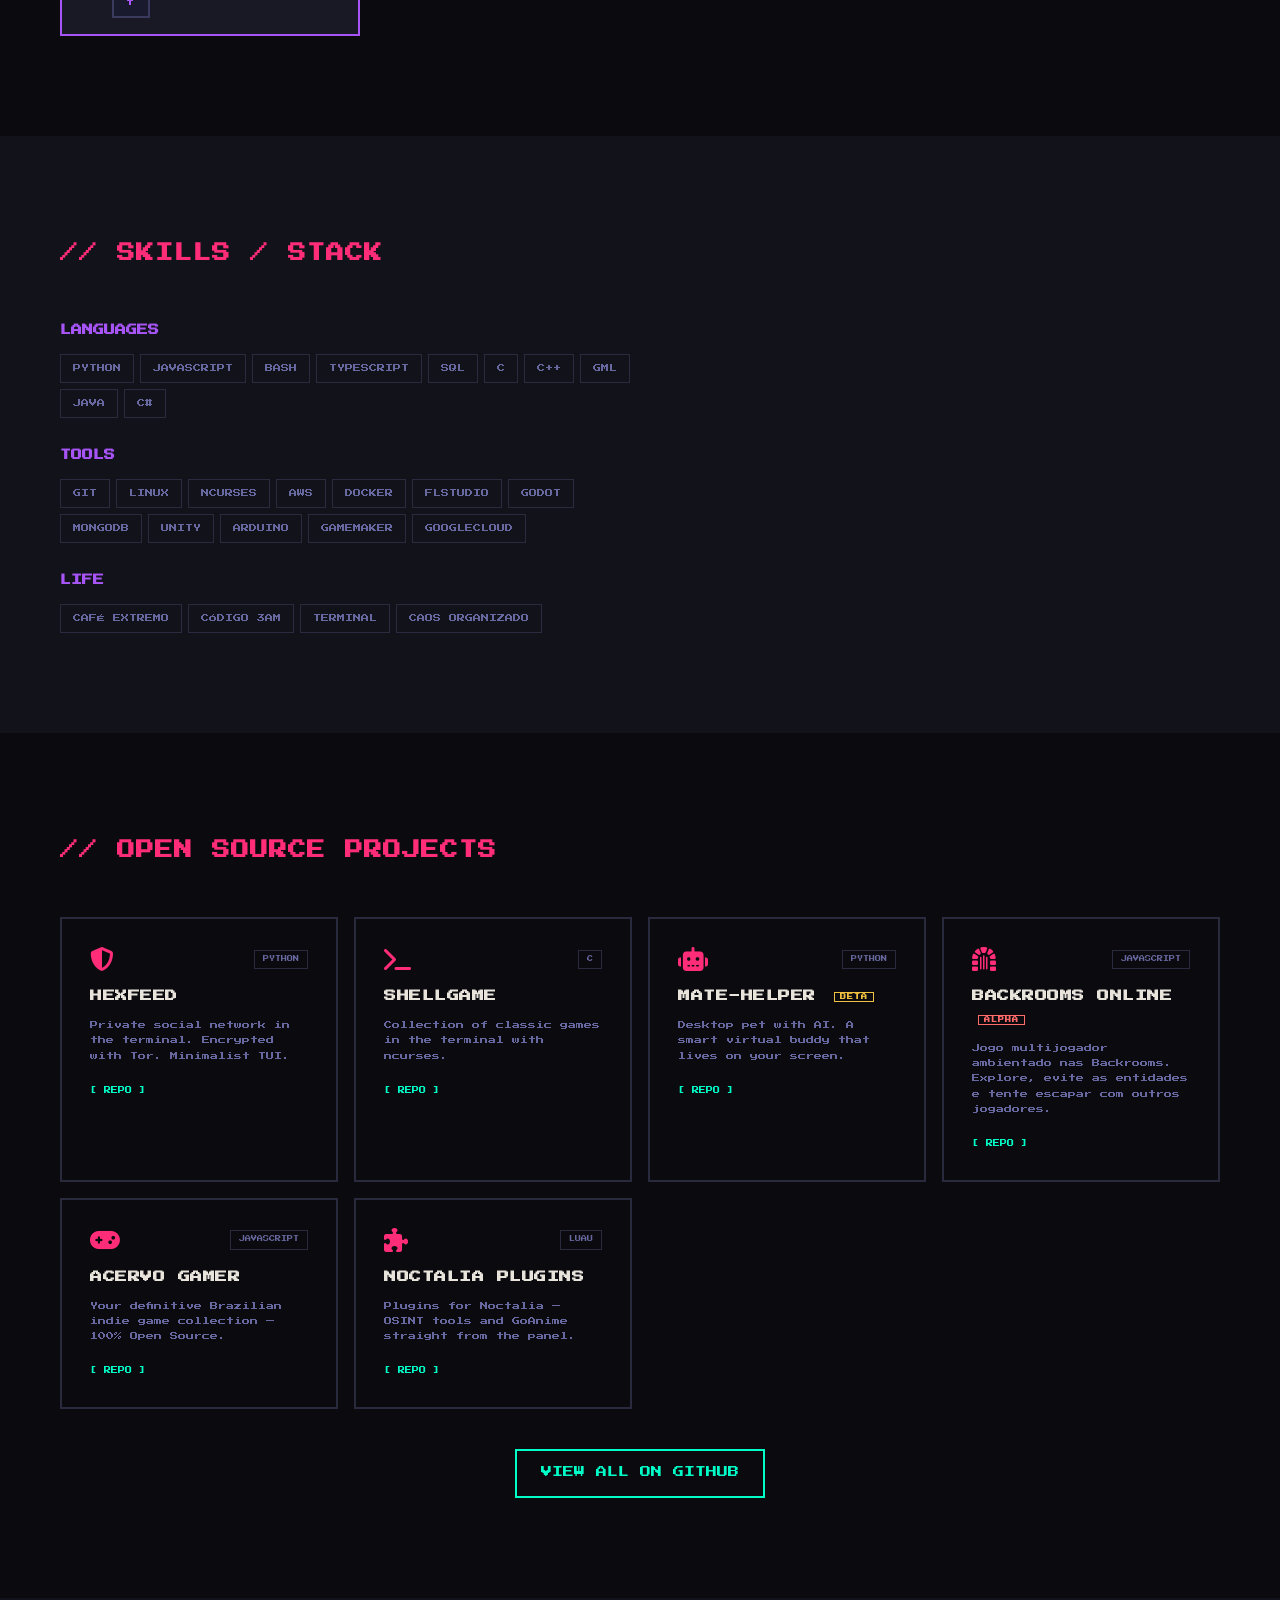
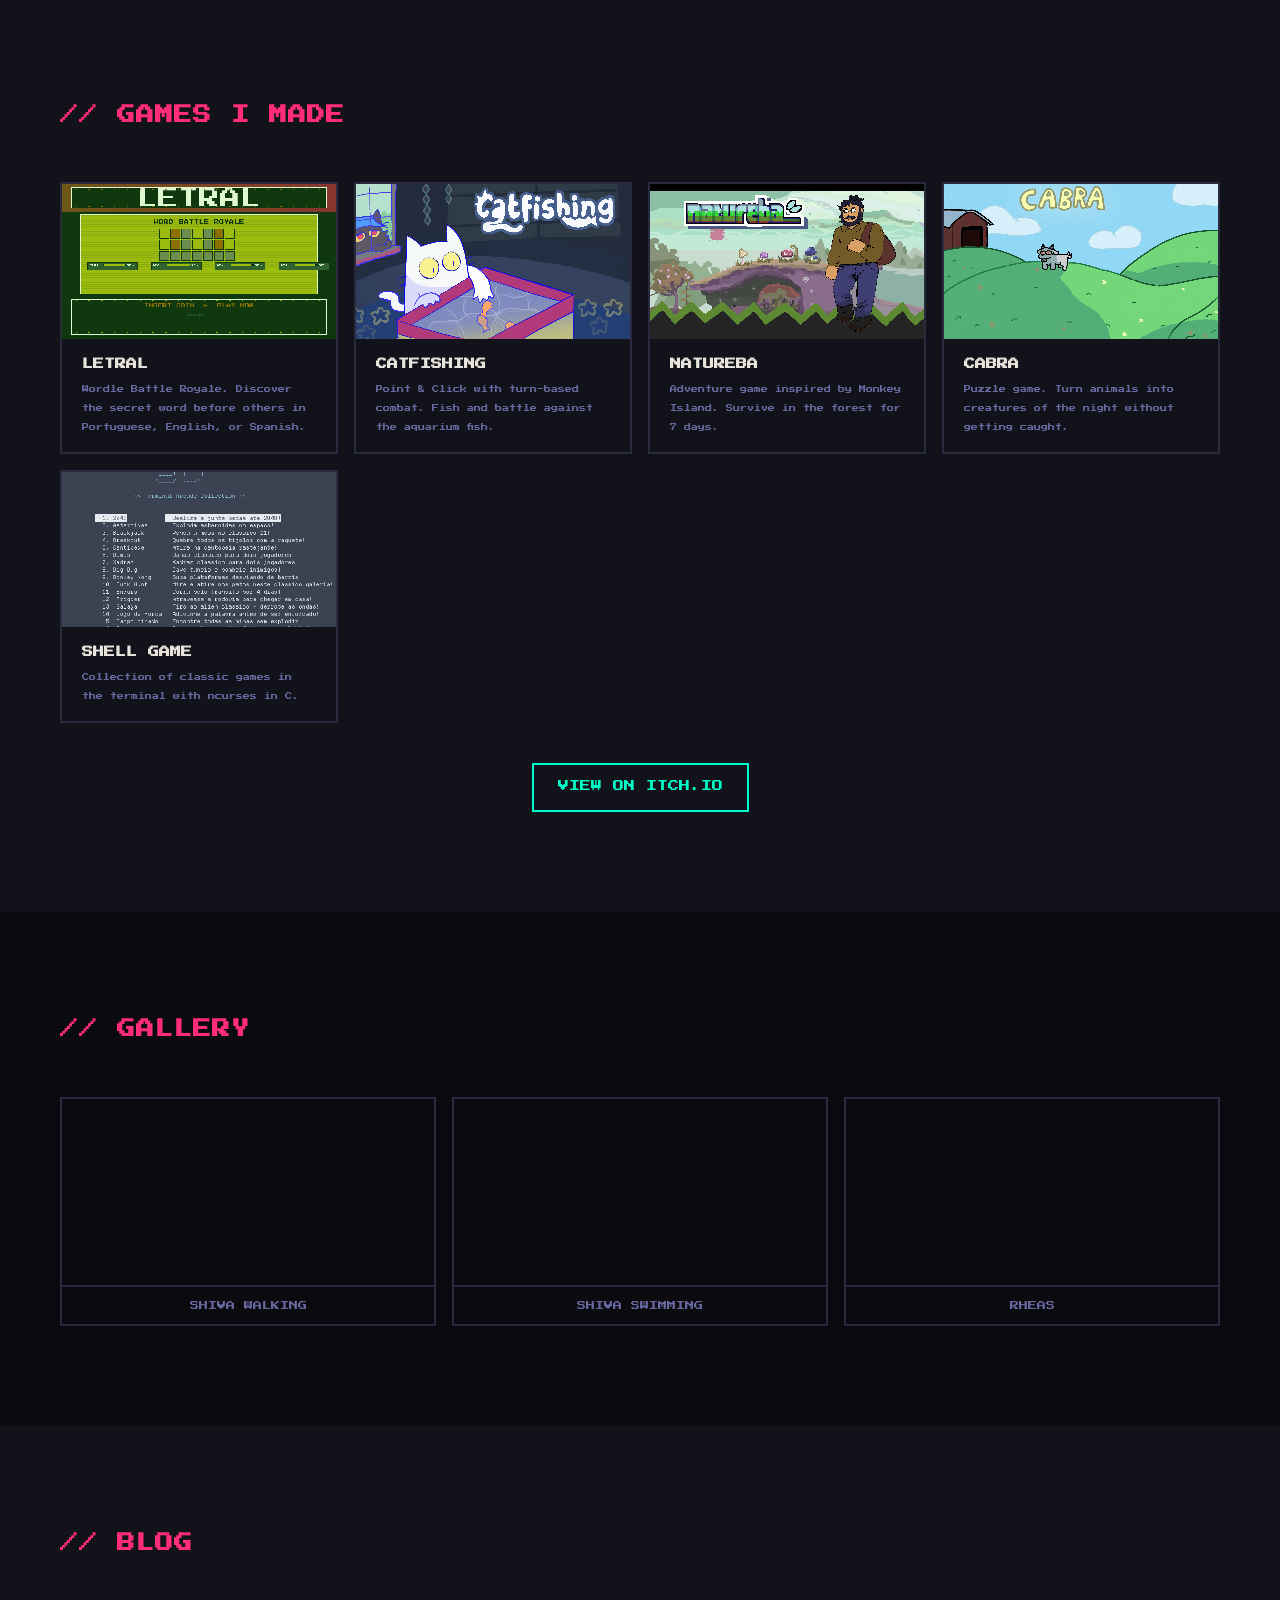
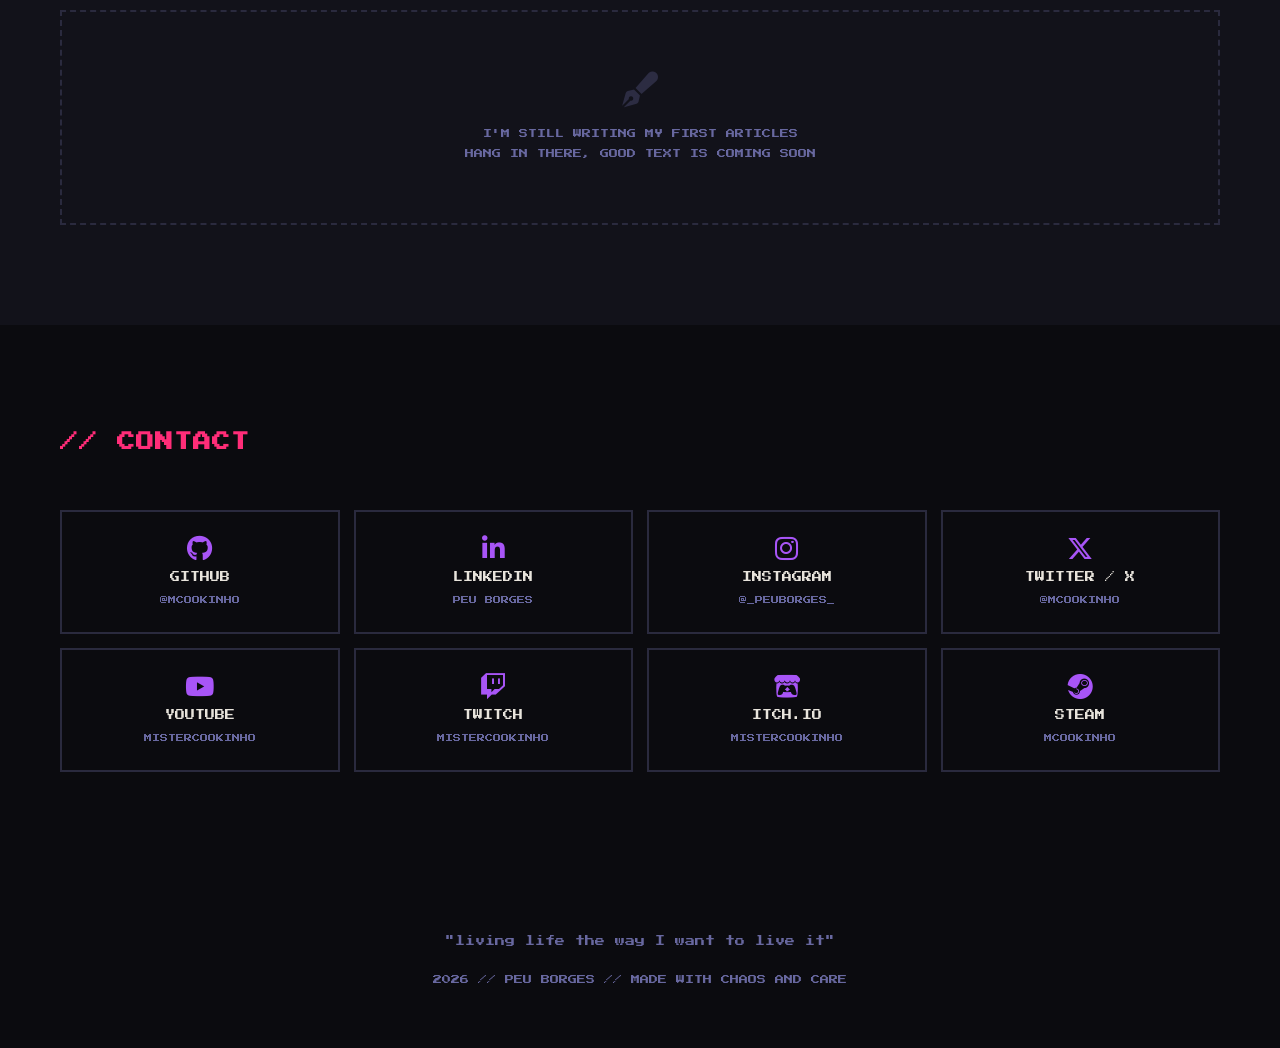
==== commit 377d570c: "add Noctalia Plugins project card to site" ====
--- a/index.html
+++ b/index.html
@@ -245,6 +245,15 @@
           <p data-i18n="Seu acervo definitivo de jogos indie brasileiro — 100% Open Source.">Seu acervo definitivo de jogos indie brasileiro — 100% Open Source.</p>
           <a href="https://github.com/MCookinho/AcervoGamer" target="_blank" rel="noopener"><span data-i18n="[ REPO ]">[ REPO ]</span></a>
         </div>
+        <div class="projeto-card">
+          <div class="projeto-header">
+            <i class="fas fa-puzzle-piece"></i>
+            <span class="projeto-lang">LUAU</span>
+          </div>
+          <h3>NOCTALIA PLUGINS</h3>
+          <p data-i18n="Plugins para o Noctalia — ferramentas de OSINT e GoAnime direto do painel.">Plugins para o Noctalia — ferramentas de OSINT e GoAnime direto do painel.</p>
+          <a href="https://github.com/MCookinho/noctalia-plugins" target="_blank" rel="noopener"><span data-i18n="[ REPO ]">[ REPO ]</span></a>
+        </div>
       </div>
       <div class="sec-footer">
         <a href="https://github.com/MCookinho?tab=repositories" target="_blank" rel="noopener" class="btn-pixel" data-i18n="VER TODOS NO GITHUB">VER TODOS NO GITHUB</a>
--- a/style.css
+++ b/style.css
@@ -1782,8 +1782,11 @@
   }
   .nav-links.open { display: flex; }
   .nav-toggle { display: block; }
-  .nav-dropdown { left: -60px; min-width: 240px; }
-  .nav-dropdown::before { left: 76px; }
+  .nav-dropdown {
+    left: 50%; margin-left: -150px;
+    min-width: unset; width: 300px;
+  }
+  .nav-dropdown::before { left: 50%; margin-left: -4px; }
 
   .hero-nome { font-size: 22px; }
   .sobre-grid { grid-template-columns: 1fr; }
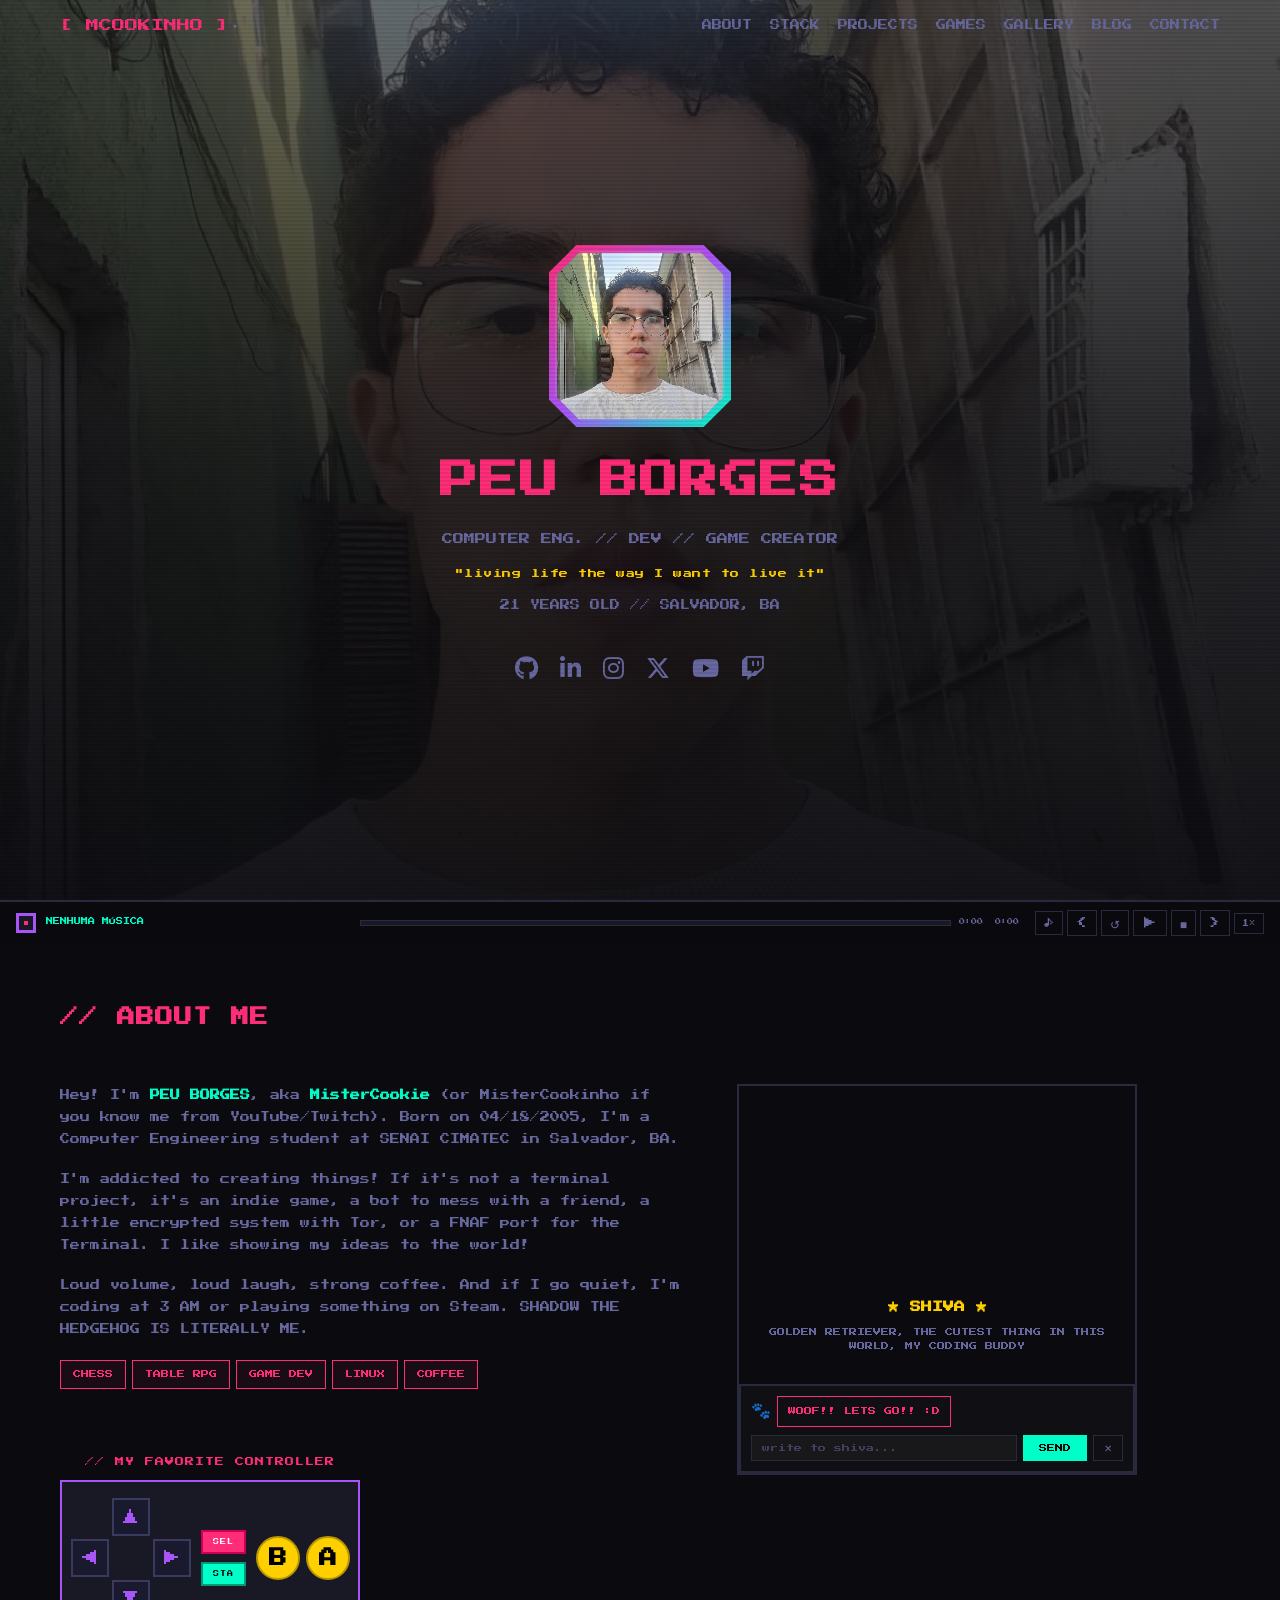
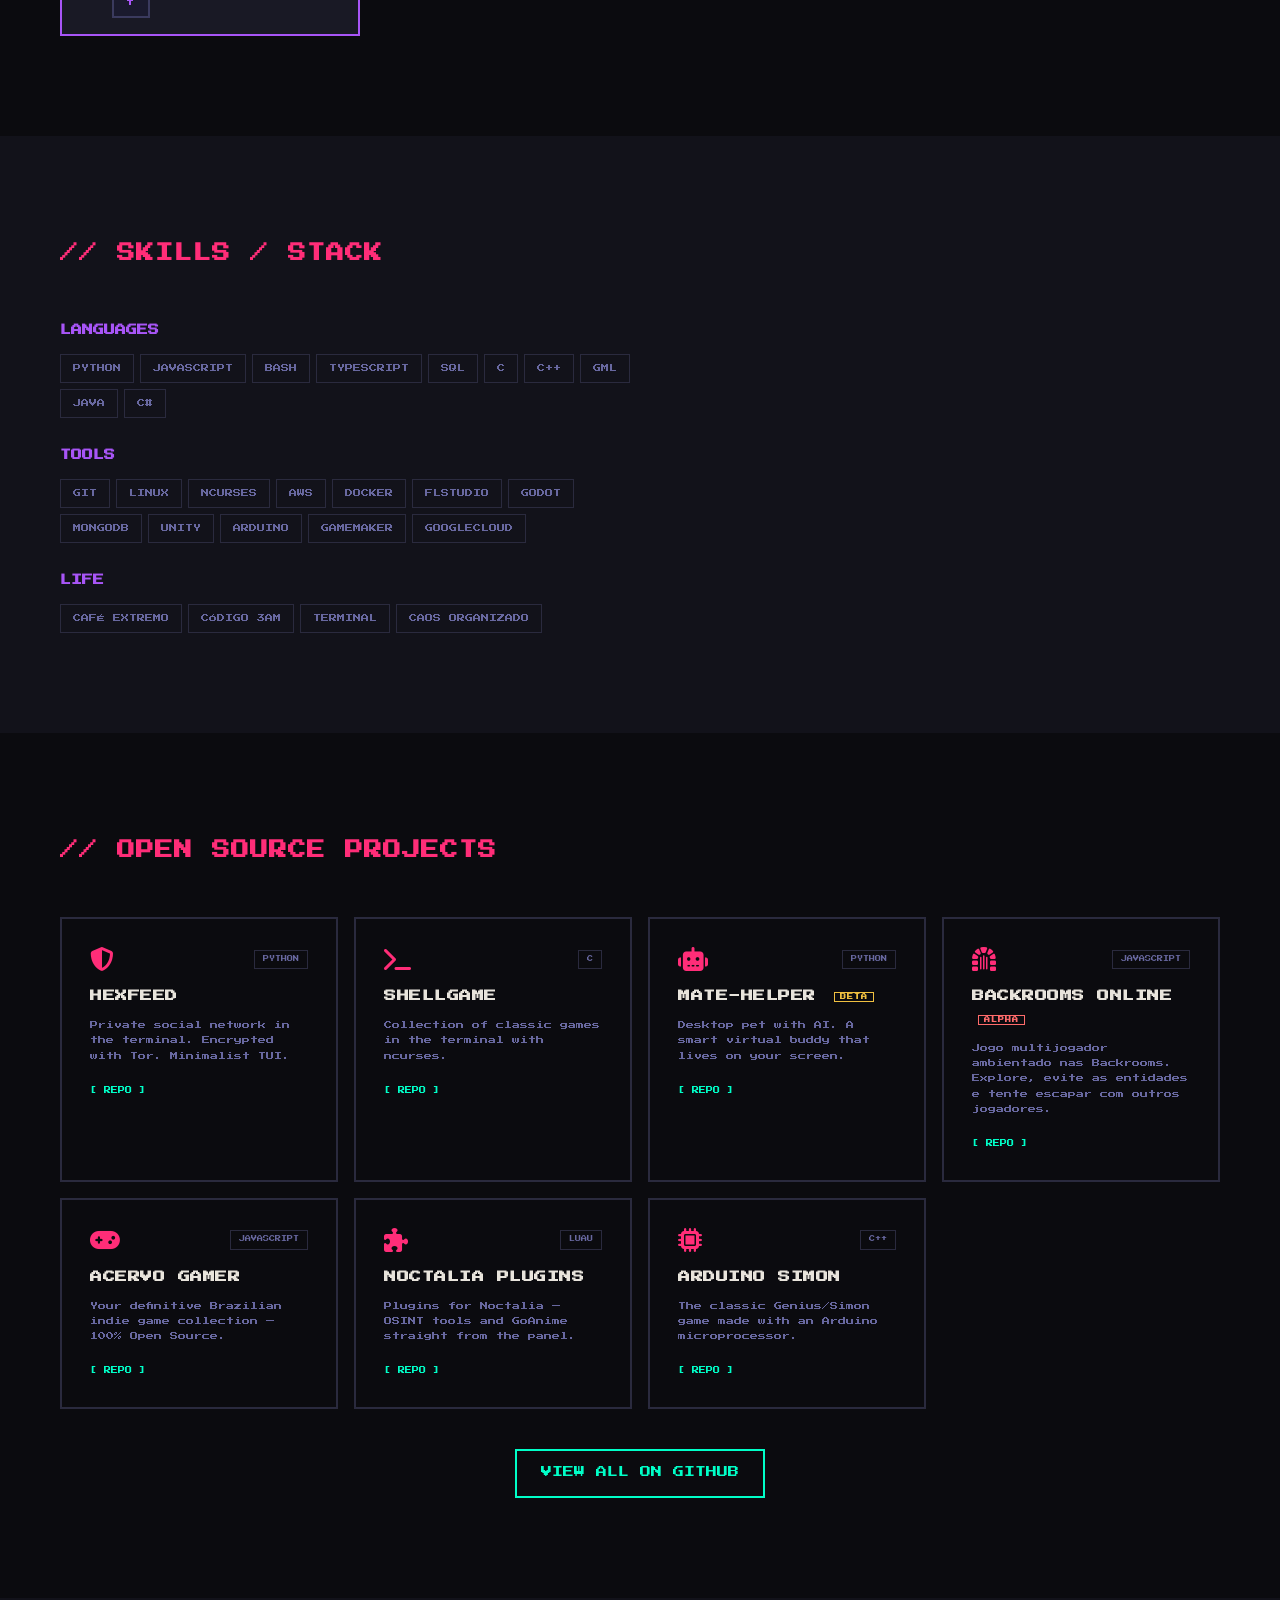
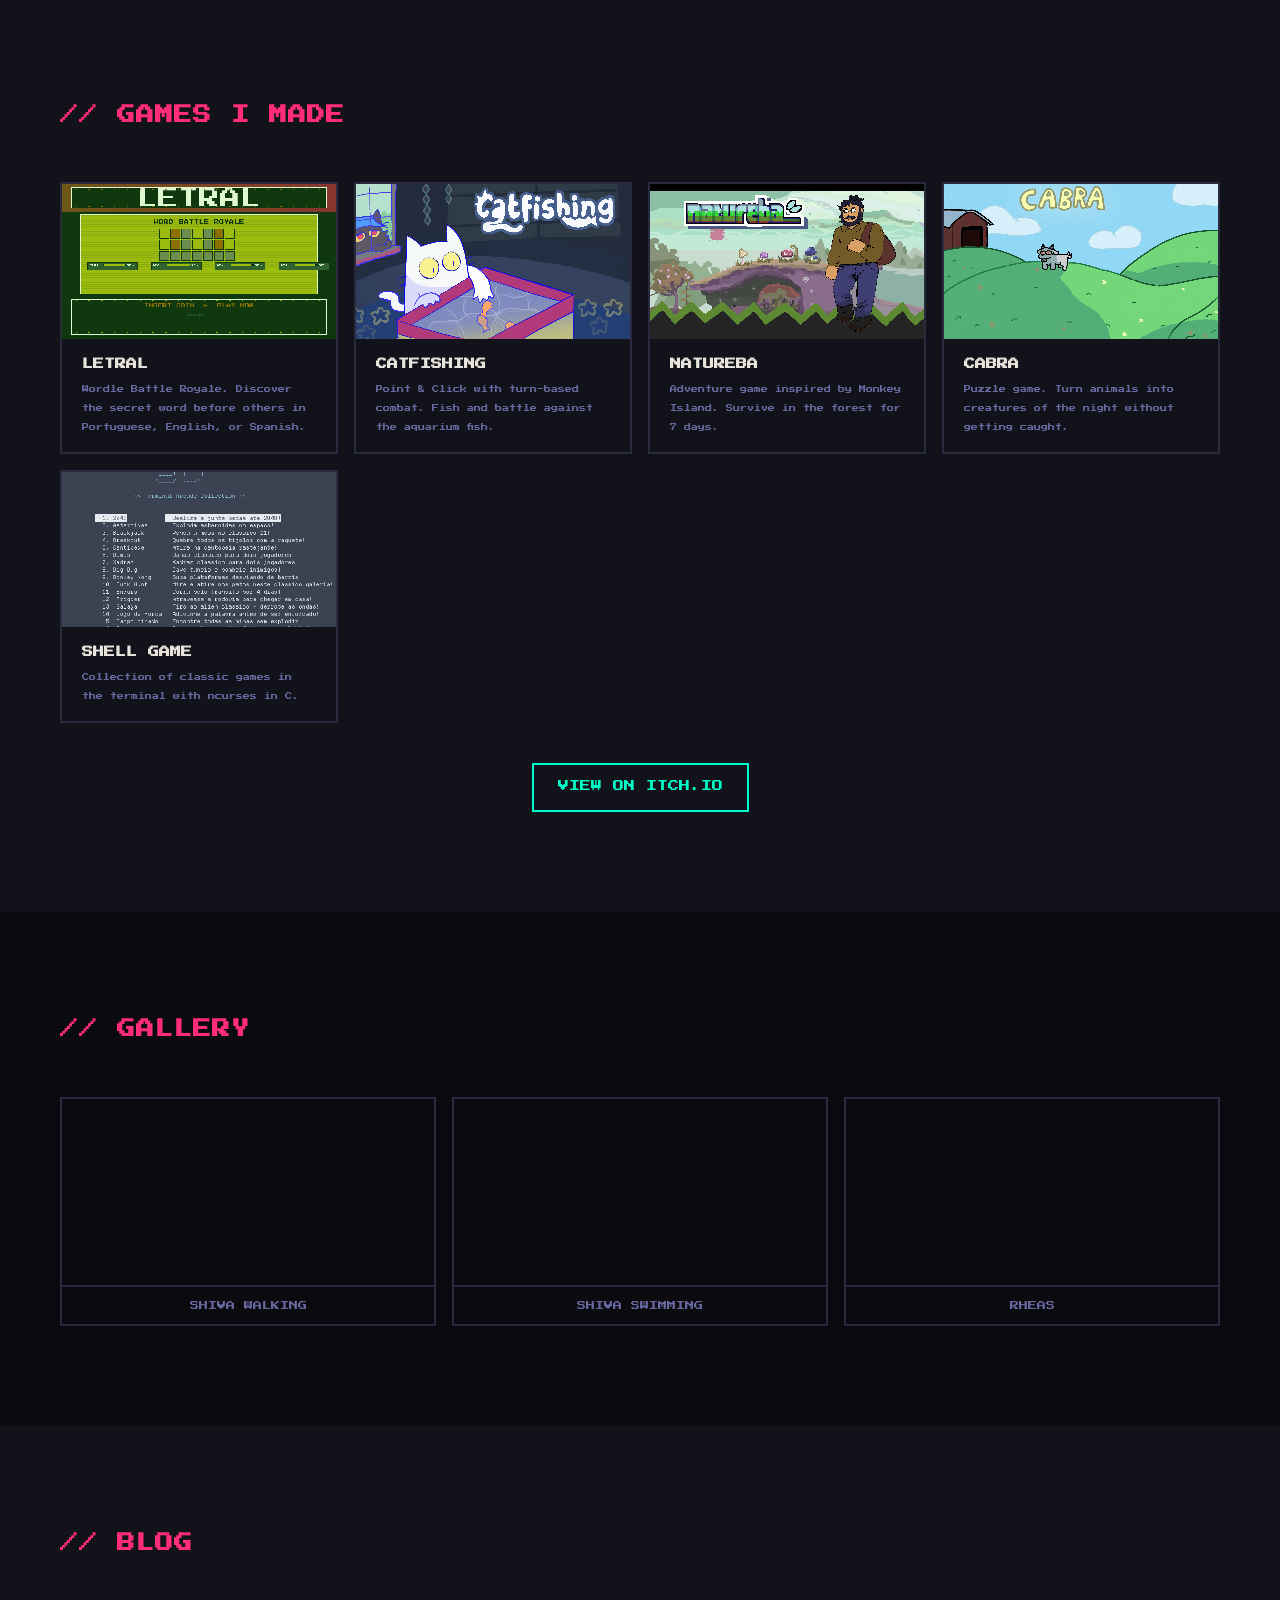
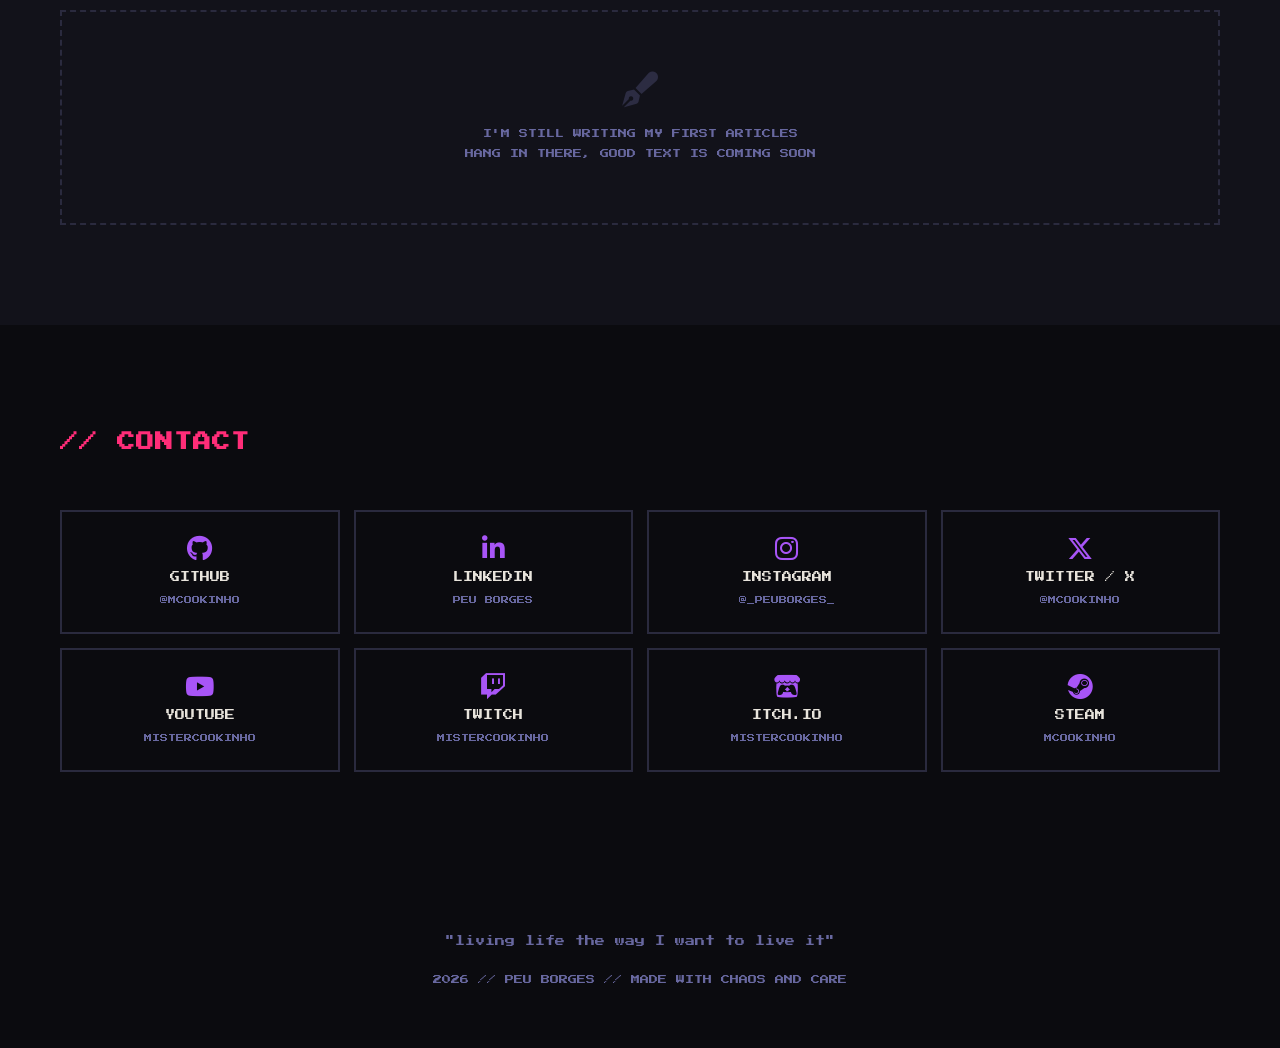
==== commit 07b54b83: "add Arduino Simon project card to site" ====
--- a/index.html
+++ b/index.html
@@ -254,6 +254,15 @@
           <p data-i18n="Plugins para o Noctalia — ferramentas de OSINT e GoAnime direto do painel.">Plugins para o Noctalia — ferramentas de OSINT e GoAnime direto do painel.</p>
           <a href="https://github.com/MCookinho/noctalia-plugins" target="_blank" rel="noopener"><span data-i18n="[ REPO ]">[ REPO ]</span></a>
         </div>
+        <div class="projeto-card">
+          <div class="projeto-header">
+            <i class="fas fa-microchip"></i>
+            <span class="projeto-lang">C++</span>
+          </div>
+          <h3>ARDUINO SIMON</h3>
+          <p data-i18n="O clássico jogo Genius/Simon feito com microprocessador Arduino.">O clássico jogo Genius/Simon feito com microprocessador Arduino.</p>
+          <a href="https://github.com/MCookinho/ARDUINO-SIMON" target="_blank" rel="noopener"><span data-i18n="[ REPO ]">[ REPO ]</span></a>
+        </div>
       </div>
       <div class="sec-footer">
         <a href="https://github.com/MCookinho?tab=repositories" target="_blank" rel="noopener" class="btn-pixel" data-i18n="VER TODOS NO GITHUB">VER TODOS NO GITHUB</a>
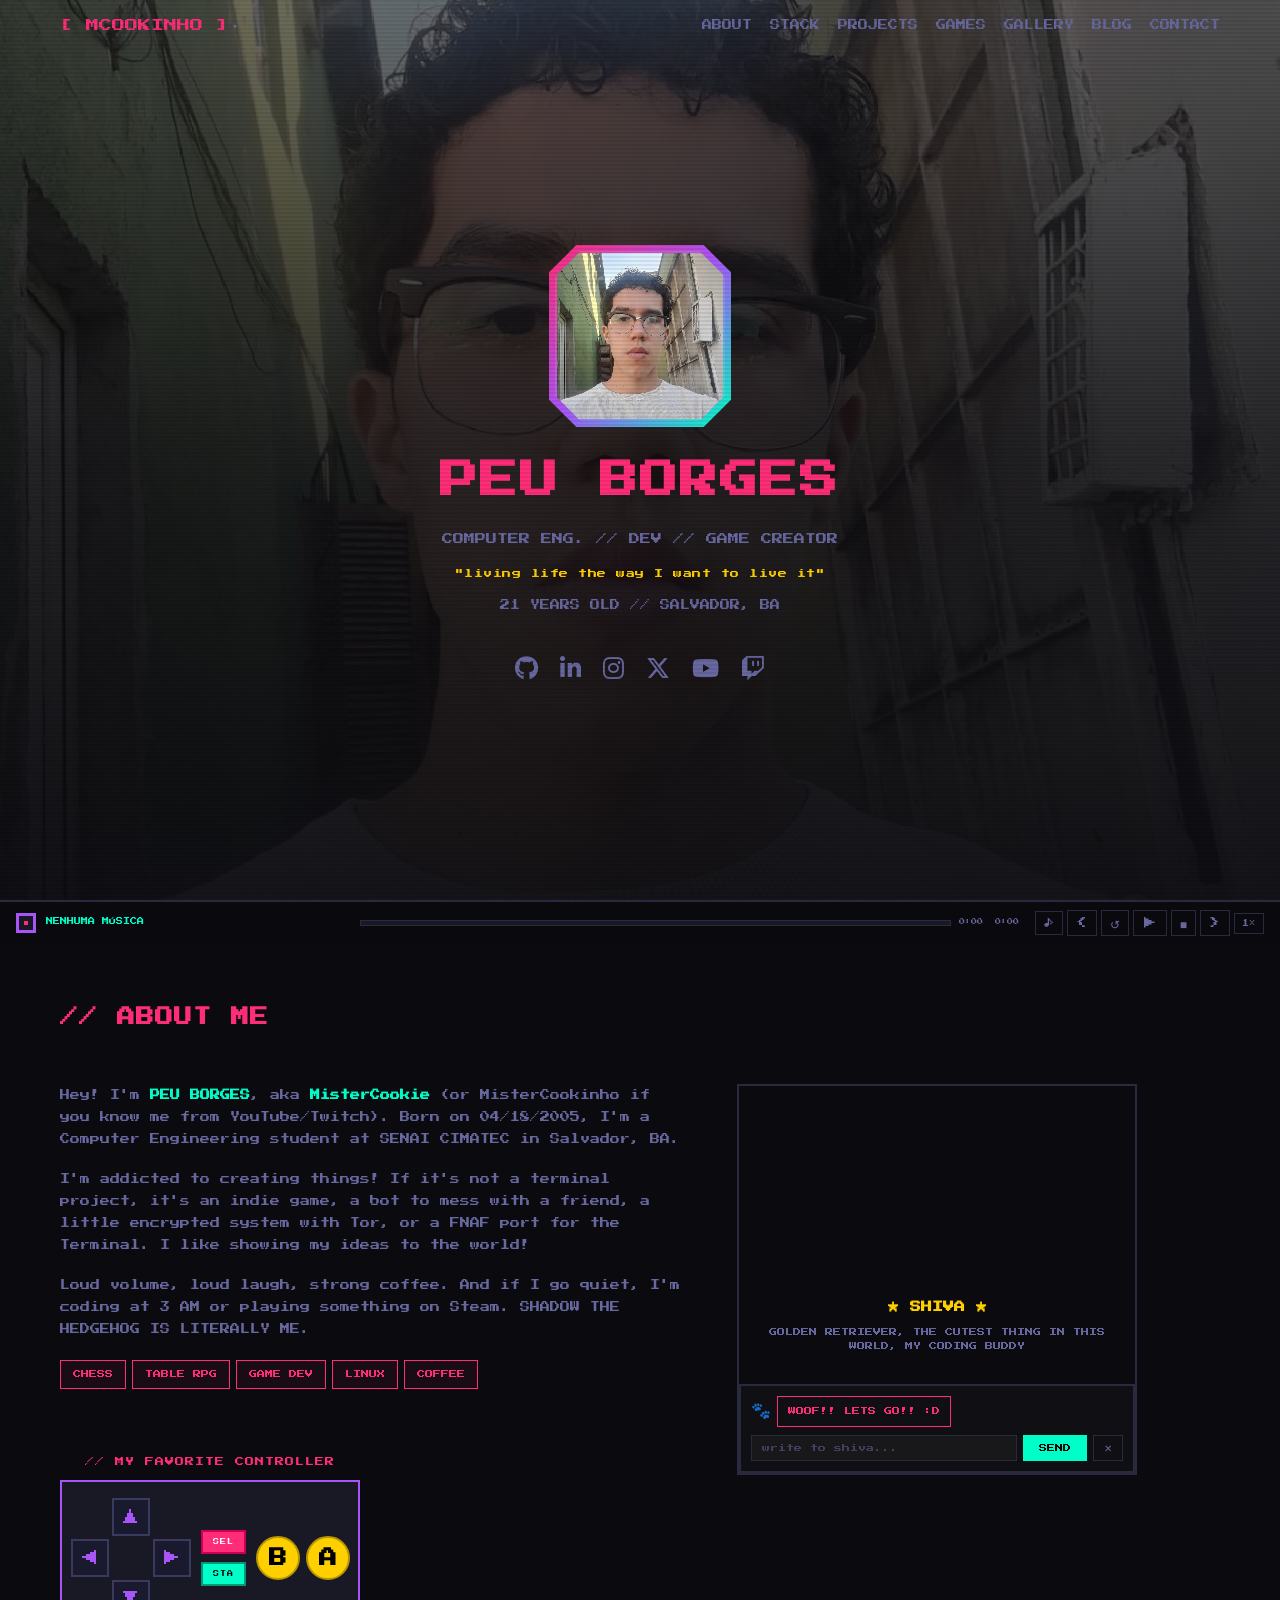
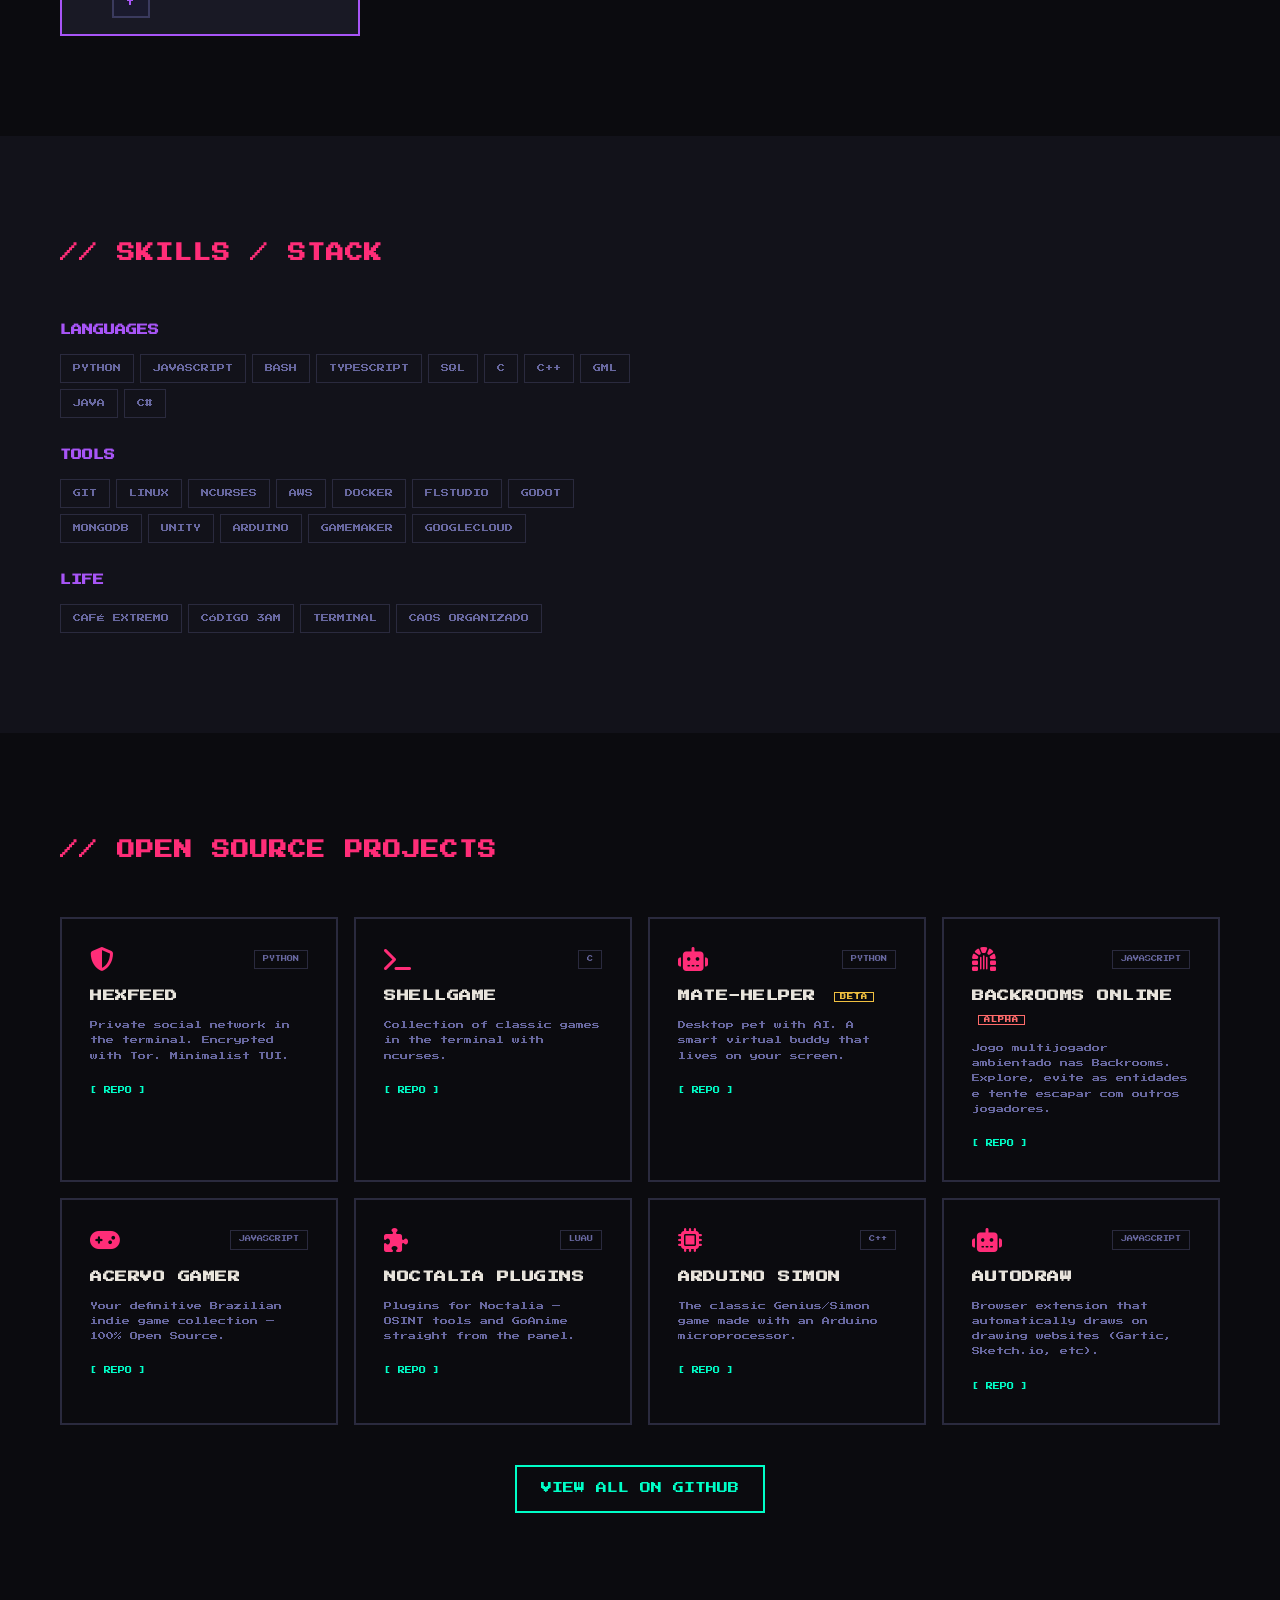
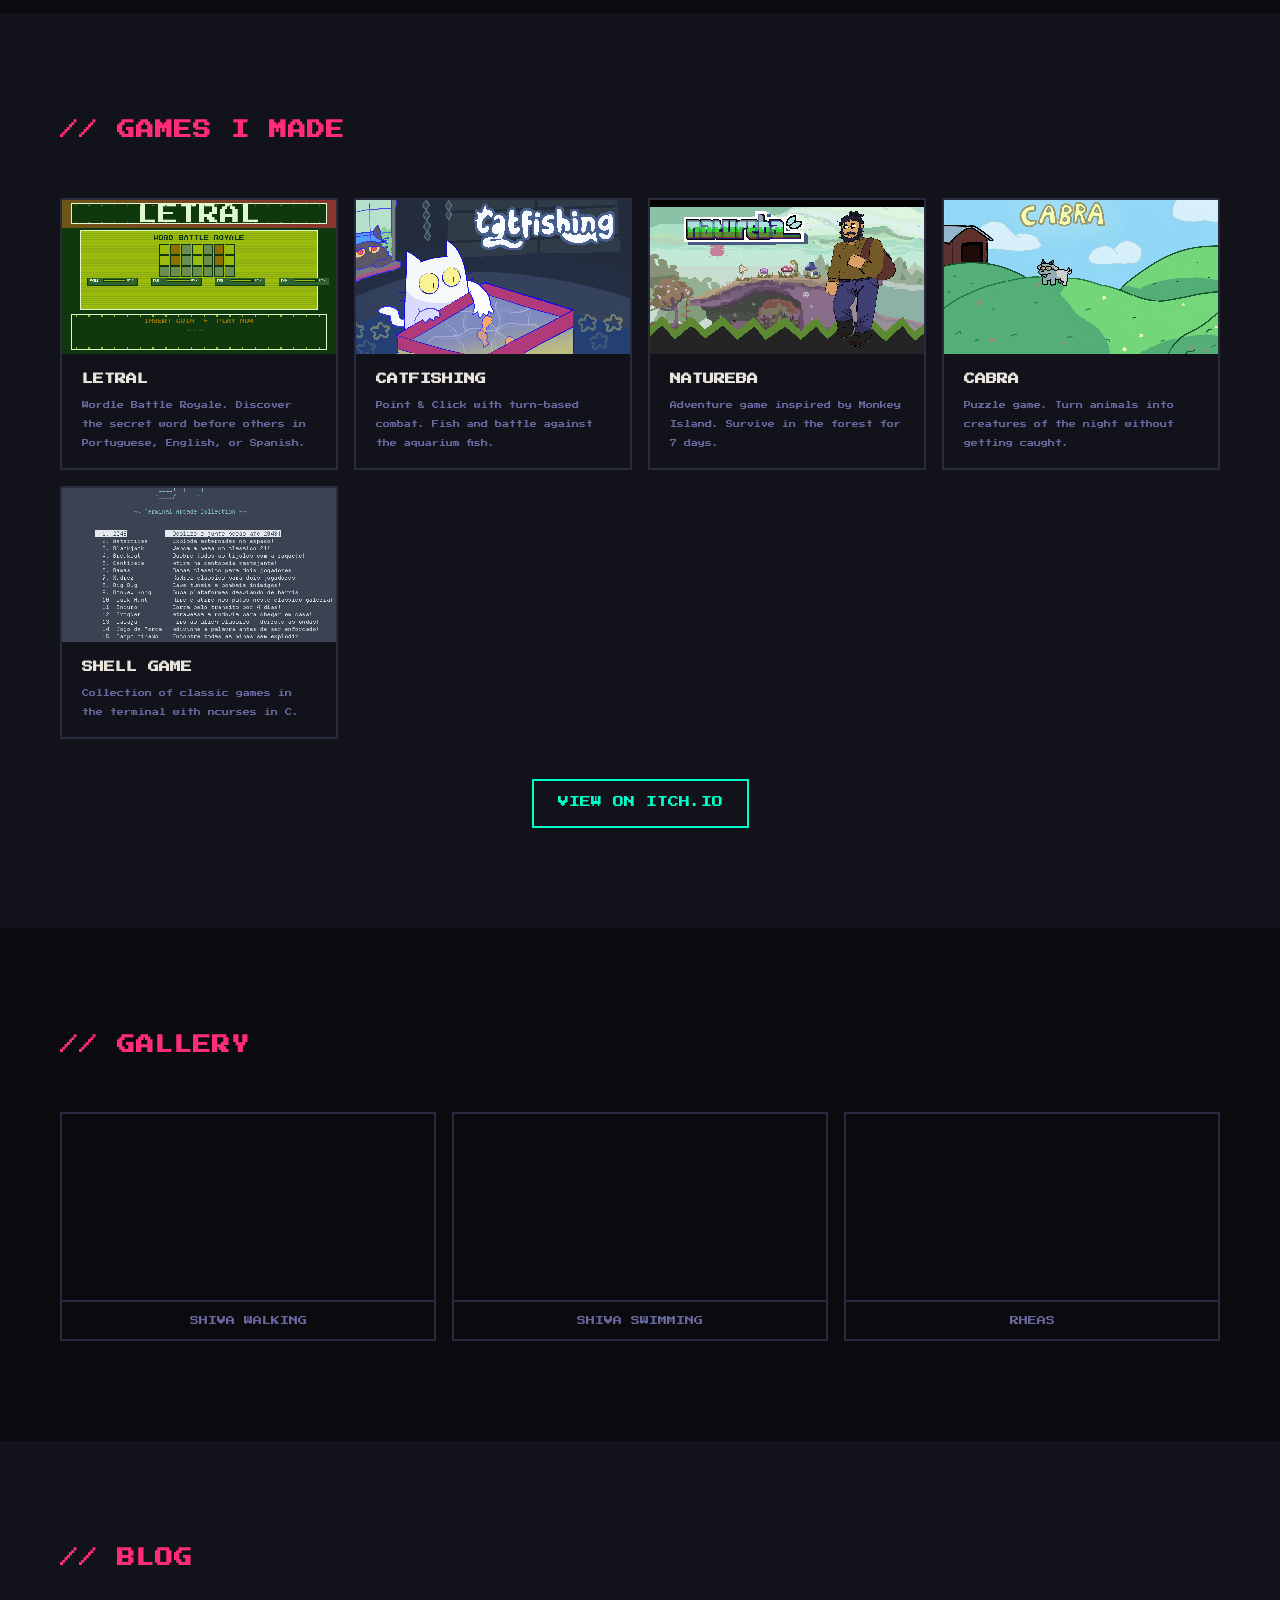
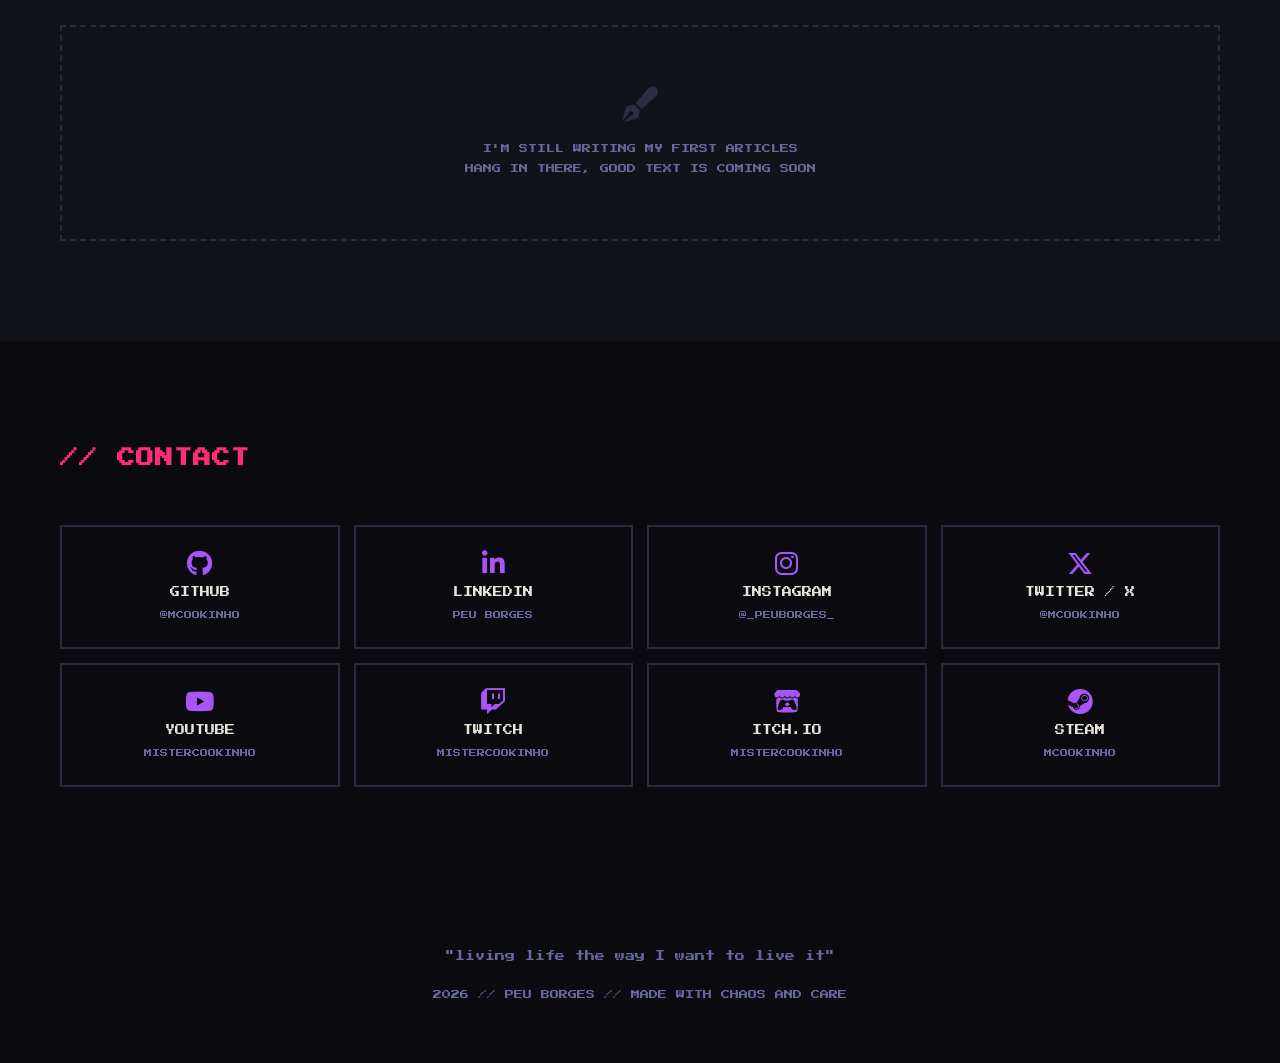
==== commit 3793e445: "add AutoDraw Extension project card to site" ====
--- a/index.html
+++ b/index.html
@@ -263,6 +263,15 @@
           <p data-i18n="O clássico jogo Genius/Simon feito com microprocessador Arduino.">O clássico jogo Genius/Simon feito com microprocessador Arduino.</p>
           <a href="https://github.com/MCookinho/ARDUINO-SIMON" target="_blank" rel="noopener"><span data-i18n="[ REPO ]">[ REPO ]</span></a>
         </div>
+        <div class="projeto-card">
+          <div class="projeto-header">
+            <i class="fas fa-robot"></i>
+            <span class="projeto-lang">JAVASCRIPT</span>
+          </div>
+          <h3>AUTODRAW</h3>
+          <p data-i18n="Extensão de navegador que desenha automaticamente em sites de desenho (Gartic, Sketch.io, etc).">Extensão de navegador que desenha automaticamente em sites de desenho (Gartic, Sketch.io, etc).</p>
+          <a href="https://github.com/MCookinho/AutoDraw-Extension" target="_blank" rel="noopener"><span data-i18n="[ REPO ]">[ REPO ]</span></a>
+        </div>
       </div>
       <div class="sec-footer">
         <a href="https://github.com/MCookinho?tab=repositories" target="_blank" rel="noopener" class="btn-pixel" data-i18n="VER TODOS NO GITHUB">VER TODOS NO GITHUB</a>
